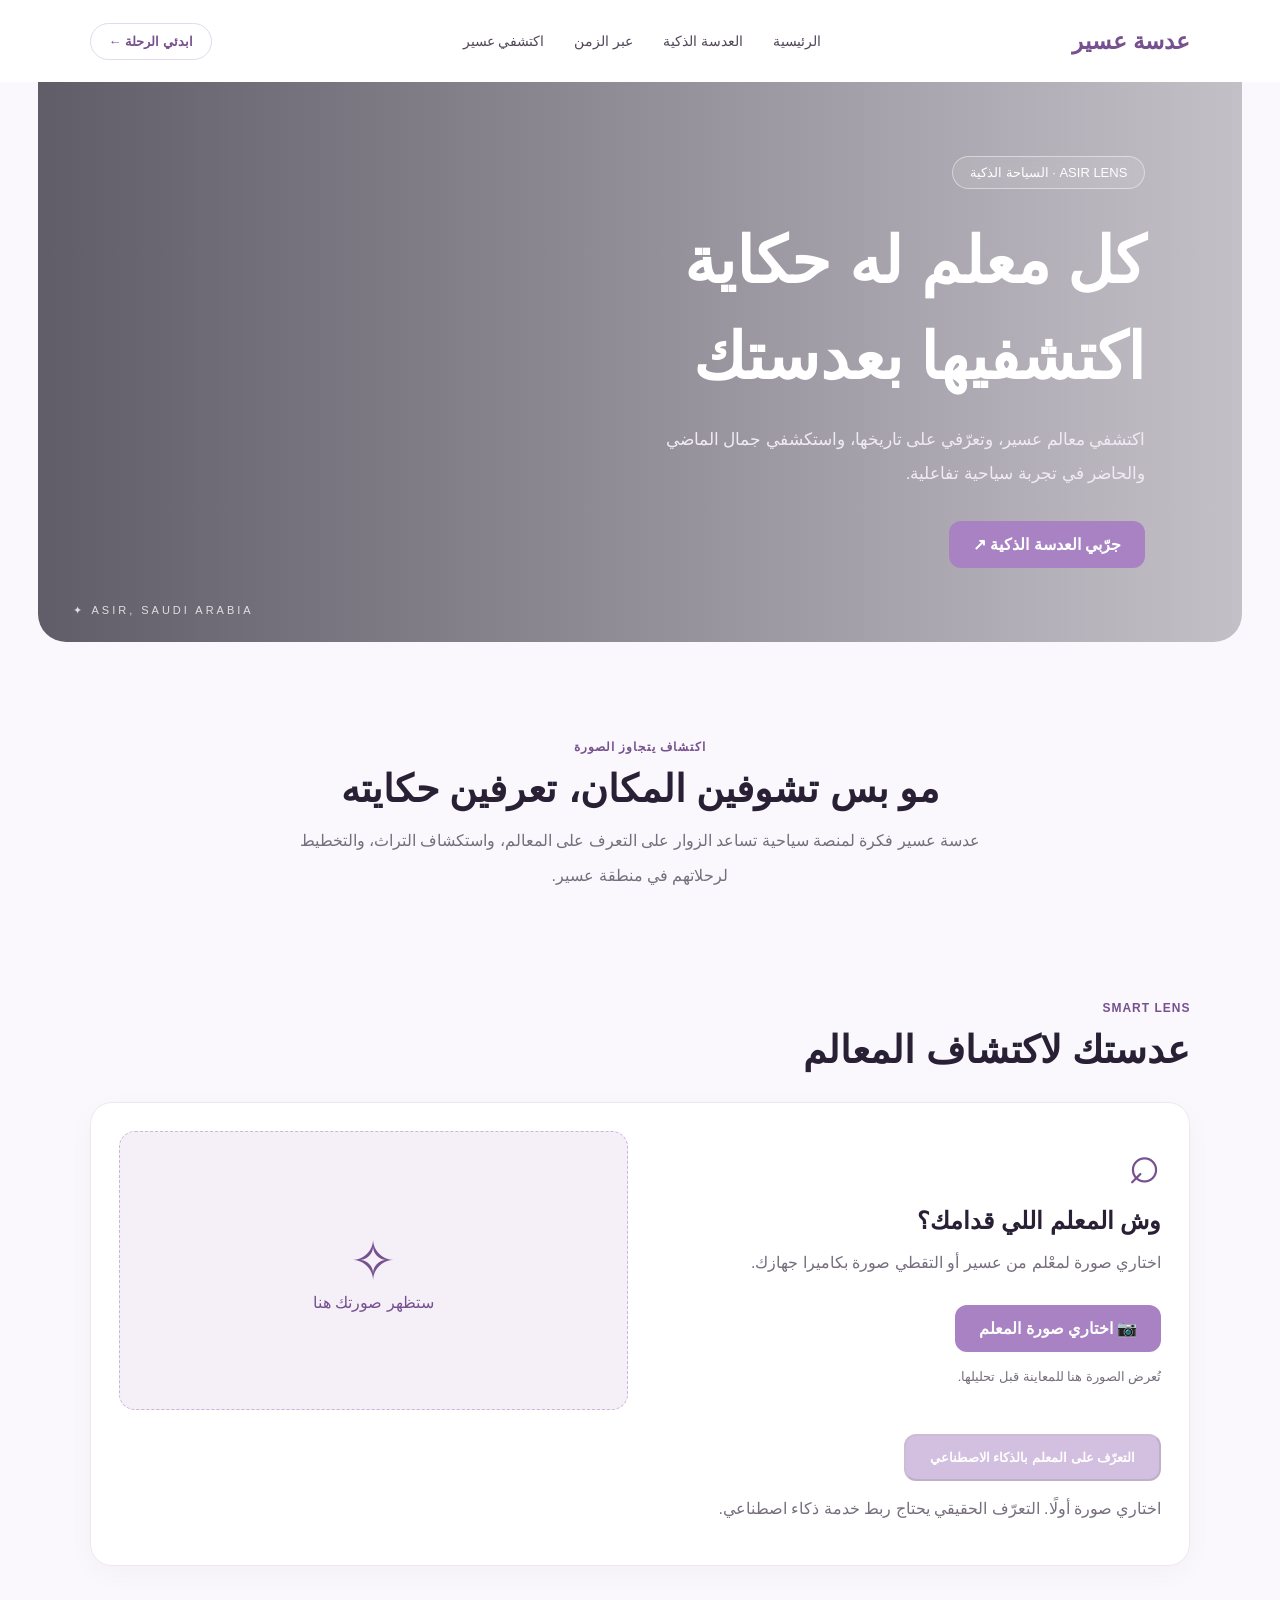
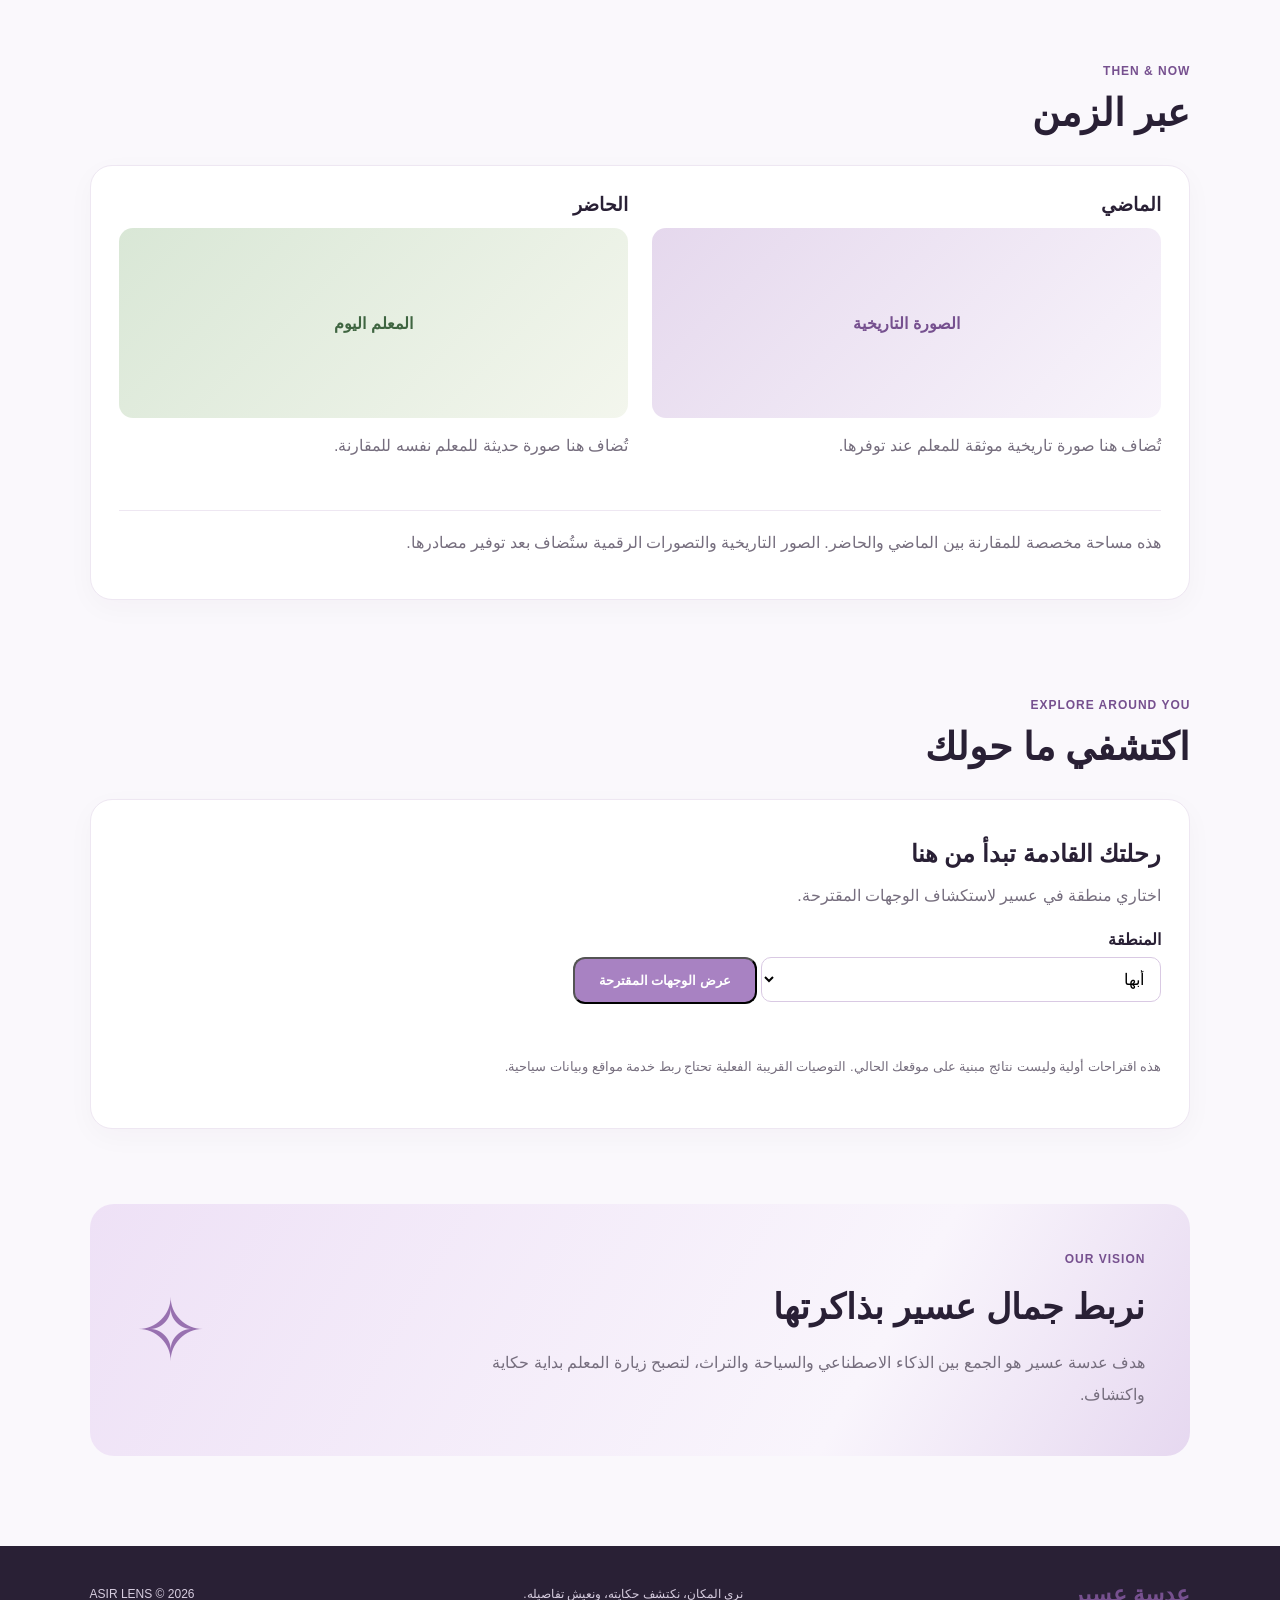
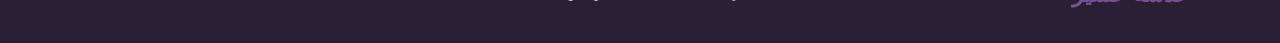
==== index.html @ f3df3082 "Update index.html" ====
<!DOCTYPE html>
<html lang="ar" dir="rtl">
<head>
  <meta charset="UTF-8">
  <meta name="viewport" content="width=device-width, initial-scale=1">
  <title>عدسة عسير | ASIR LENS</title>
  <link rel="stylesheet" href="style.css">
</head>
<body>

<header class="navbar">
  <a class="logo" href="#home">عدسة عسير</a>
  <nav>
    <a href="#home">الرئيسية</a>
    <a href="#lens">العدسة الذكية</a>
    <a href="#past">عبر الزمن</a>
    <a href="#nearby">اكتشفي عسير</a>
  </nav>
  <a class="nav-button" href="#lens">ابدئي الرحلة ←</a>
</header>

<section class="hero" id="home">
  <div class="hero-content">
    <span class="tag">ASIR LENS · السياحة الذكية</span>
    <h1>كل معلم له حكاية<br>اكتشفيها بعدستك</h1>
    <p>اكتشفي معالم عسير، وتعرّفي على تاريخها، واستكشفي جمال الماضي والحاضر في تجربة سياحية تفاعلية.</p>
    <a class="main-button" href="#lens">جرّبي العدسة الذكية ↗</a>
  </div>
  <div class="hero-label">ASIR, SAUDI ARABIA ✦</div>
</section>

<section class="intro">
  <span class="eyebrow">اكتشاف يتجاوز الصورة</span>
  <h2>مو بس تشوفين المكان، تعرفين حكايته</h2>
  <p>عدسة عسير فكرة لمنصة سياحية تساعد الزوار على التعرف على المعالم، واستكشاف التراث، والتخطيط لرحلاتهم في منطقة عسير.</p>
</section>

<section class="tool-section" id="lens">
  <div class="section-heading">
    <div>
      <span class="eyebrow">SMART LENS</span>
      <h2>عدستك لاكتشاف المعالم</h2>
    </div>
  </div>

  <div class="upload-panel">
    <div class="upload-content">
      <span class="lens-symbol">⌕</span>
      <h3>وش المعلم اللي قدامك؟</h3>
      <p>اختاري صورة لمعْلم من عسير أو التقطي صورة بكاميرا جهازك.</p>

      <label class="main-button upload-button" for="placeImage">
        📷 اختاري صورة المعلم
      </label>
      <input id="placeImage" type="file" accept="image/*" capture="environment" hidden>

      <p class="small-note">تُعرض الصورة هنا للمعاينة قبل تحليلها.</p>
    </div>

    <div class="preview-area">
      <img id="imagePreview" alt="معاينة صورة المعلم" hidden>
      <div id="emptyPreview">
        <span>✧</span>
        <p>ستظهر صورتك هنا</p>
      </div>
    </div>

    <div class="analysis-area">
      <button class="main-button" id="analyzeButton" disabled>
        التعرّف على المعلم بالذكاء الاصطناعي
      </button>
      <p id="analysisStatus" role="status" aria-live="polite">
        اختاري صورة أولًا. التعرّف الحقيقي يحتاج ربط خدمة ذكاء اصطناعي.
      </p>
    </div>
  </div>
</section>

<section class="tool-section" id="past">
  <div class="section-heading">
    <div>
      <span class="eyebrow">THEN & NOW</span>
      <h2>عبر الزمن</h2>
    </div>
  </div>

  <div class="history-panel">
    <div>
      <h3>الماضي</h3>
      <div class="history-placeholder">الصورة التاريخية</div>
      <p>تُضاف هنا صورة تاريخية موثقة للمعلم عند توفرها.</p>
    </div>
    <div>
      <h3>الحاضر</h3>
      <div class="history-placeholder current">المعلم اليوم</div>
      <p>تُضاف هنا صورة حديثة للمعلم نفسه للمقارنة.</p>
    </div>
    <p class="full-note">
      هذه مساحة مخصصة للمقارنة بين الماضي والحاضر.
      الصور التاريخية والتصورات الرقمية ستُضاف بعد توفير مصادرها.
    </p>
  </div>
</section>

<section class="tool-section" id="nearby">
  <div class="section-heading">
    <div>
      <span class="eyebrow">EXPLORE AROUND YOU</span>
      <h2>اكتشفي ما حولك</h2>
    </div>
  </div>

  <div class="nearby-panel">
    <h3>رحلتك القادمة تبدأ من هنا</h3>
    <p>اختاري منطقة في عسير لاستكشاف الوجهات المقترحة.</p>
    <label for="region">المنطقة</label>
    <select id="region">
      <option value="abha">أبها</option>
      <option value="rijal">رجال ألمع</option>
      <option value="soudah">السودة</option>
    </select>
    <button class="main-button" id="exploreButton">عرض الوجهات المقترحة</button>
    <div id="nearbyResults" aria-live="polite"></div>
    <p class="small-note">
      هذه اقتراحات أولية وليست نتائج مبنية على موقعك الحالي.
      التوصيات القريبة الفعلية تحتاج ربط خدمة مواقع وبيانات سياحية.
    </p>
  </div>
</section>

<section class="smart-banner" id="idea">
  <div>
    <span class="eyebrow">OUR VISION</span>
    <h2>نربط جمال عسير بذاكرتها</h2>
    <p>هدف عدسة عسير هو الجمع بين الذكاء الاصطناعي والسياحة والتراث، لتصبح زيارة المعلم بداية حكاية واكتشاف.</p>
  </div>
  <span class="lens-icon">✧</span>
</section>

<footer>
  <a class="logo" href="#home">عدسة عسير</a>
  <p>نرى المكان، نكتشف حكايته، ونعيش تفاصيله.</p>
  <span>ASIR LENS © 2026</span>
</footer>

<script>
const imageInput = document.getElementById("placeImage");
const imagePreview = document.getElementById("imagePreview");
const emptyPreview = document.getElementById("emptyPreview");
const analyzeButton = document.getElementById("analyzeButton");
const analysisStatus = document.getElementById("analysisStatus");

let previewUrl = null;

imageInput.addEventListener("change", () => {
  const file = imageInput.files[0];

  if (previewUrl) {
    URL.revokeObjectURL(previewUrl);
    previewUrl = null;
  }

  if (!file) return;

  if (!file.type.startsWith("image/")) {
    analysisStatus.textContent = "اختاري ملف صورة صالحًا.";
    imageInput.value = "";
    return;
  }

  previewUrl = URL.createObjectURL(file);
  imagePreview.src = previewUrl;
  imagePreview.hidden = false;
  emptyPreview.hidden = true;
  analyzeButton.disabled = false;

  analysisStatus.textContent =
    "تم اختيار الصورة. المعاينة جاهزة؛ لم يتم التعرف على المعلم بعد.";
});

analyzeButton.addEventListener("click", () => {
  analysisStatus.textContent =
    "خدمة التعرف بالذكاء الاصطناعي لم تُربط بعد. الخطوة التالية هي توصيل خدمة تحليل الصور حتى تظهر نتيجة حقيقية.";
});

const destinations = {
  abha: [
    ["قرية المفتاحة", "وجهة فنية وثقافية في أبها"],
    ["قصر شدا", "معلم تراثي في مدينة أبها"]
  ],
  rijal: [
    ["قرية رجال ألمع", "قرية تراثية تشتهر بعمارتها الحجرية"],
    ["متحف رجال ألمع", "وجهة للتعرف على تراث المنطقة"]
  ],
  soudah: [
    ["السودة", "منطقة جبلية ذات طبيعة مرتفعة"],
    ["مرتفعات عسير", "مناظر طبيعية وتجارب في الهواء الطلق"]
  ]
};

document.getElementById("exploreButton").addEventListener("click", () => {
  const region = document.getElementById("region").value;
  const results = document.getElementById("nearbyResults");
  results.replaceChildren();

  destinations[region].forEach(([name, description]) => {
    const card = document.createElement("article");
    card.className = "suggestion-card";

    const title = document.createElement("h4");
    title.textContent = name;

    const detail = document.createElement("p");
    detail.textContent = description;

    card.append(title, detail);
    results.append(card);
  });
});
</script>

</body>
</html>
---- style.css ----
:root {
--purple: #76508f;
--dark: #292035;
--light: #faf8fc;
--muted: #766e7e;
}

* {
box-sizing: border-box;
margin: 0;
padding: 0;
}

html {
scroll-behavior: smooth;
}

body {
font-family: 'Cairo', Arial, sans-serif;
background: var(--light);
color: var(--dark);
}

a {
text-decoration: none;
color: inherit;
}

.navbar {
height: 82px;
padding: 0 7%;
display: flex;
align-items: center;
justify-content: space-between;
gap: 24px;
background: white;
}

.logo {
font-size: 23px;
font-weight: 900;
color: var(--purple);
white-space: nowrap;
}

nav {
display: flex;
align-items: center;
gap: 30px;
}

nav a {
font-size: 14px;
color: #51485a;
transition: color .2s;
}

nav a:hover {
color: var(--purple);
}

.nav-button {
border: 1px solid #e4d8ec;
border-radius: 30px;
padding: 10px 18px;
color: var(--purple);
font-size: 13px;
font-weight: 700;
white-space: nowrap;
}

.hero {
min-height: 560px;
margin: 0 3%;
border-radius: 0 0 28px 28px;
position: relative;
overflow: hidden;
display: flex;
align-items: center;
background:
linear-gradient(90deg, rgba(24,19,34,.68), rgba(36,24,44,.25)),
url('https://images.unsplash.com/photo-1464822759023-fed622ff2c3b?auto=format&fit=crop&w=2000&q=90') center 48% / cover;
color: white;
}

.hero-content {
max-width: 700px;
padding: 65px 8%;
}

.tag {
display: inline-block;
border: 1px solid #ffffff75;
background: #ffffff18;
backdrop-filter: blur(8px);
border-radius: 30px;
padding: 8px 17px;
font-size: 13px;
margin-bottom: 24px;
}

.hero h1 {
font-size: clamp(38px, 5vw, 65px);
line-height: 1.5;
font-weight: 900;
margin-bottom: 18px;
}

.hero-content p {
max-width: 550px;
font-size: 17px;
line-height: 2;
color: #f1eaf5;
margin-bottom: 30px;
}

.main-button {
display: inline-block;
background: #a882c2;
color: white;
border-radius: 12px;
padding: 14px 24px;
font-weight: 700;
transition: background .2s, transform .2s;
}

.main-button:hover {
background: #8b62a8;
transform: translateY(-2px);
}

.hero-label {
position: absolute;
bottom: 25px;
left: 35px;
font-size: 11px;
letter-spacing: 3px;
color: #ffffffc9;
}

.hero-label span {
color: #d7b5ee;
margin-left: 10px;
}

.intro {
text-align: center;
max-width: 760px;
margin: 95px auto 85px;
padding: 0 24px;
}

.eyebrow {
color: var(--purple);
font-size: 12px;
font-weight: 800;
letter-spacing: 1px;
}

.intro h2,
.section-heading h2 {
font-size: clamp(28px, 3vw, 38px);
font-weight: 900;
margin: 12px 0;
}

.intro p {
color: var(--muted);
line-height: 2.2;
font-size: 16px;
}

.destinations {
padding: 0 7% 90px;
}

.section-heading {
display: flex;
align-items: end;
justify-content: space-between;
gap: 20px;
margin-bottom: 30px;
}

.section-heading h2 {
margin-bottom: 0;
}

.small-note {
color: var(--muted);
font-size: 13px;
padding-bottom: 8px;
}

.cards {
display: grid;
grid-template-columns: repeat(3, minmax(0, 1fr));
gap: 24px;
}

.place-card {
background: white;
border: 1px solid #eee7f2;
border-radius: 20px;
overflow: hidden;
box-shadow: 0 8px 28px #35204408;
transition: transform .25s, box-shadow .25s;
}

.place-card:hover {
transform: translateY(-6px);
box-shadow: 0 16px 36px #35204415;
}

.place-card img {
display: block;
width: 100%;
height: 225px;
object-fit: cover;
}

.card-info {
padding: 22px;
}

.place-type {
color: var(--purple);
font-size: 12px;
font-weight: 700;
}

.card-info h3 {
font-size: 22px;
margin: 8px 0;
}

.card-info p {
color: var(--muted);
font-size: 14px;
line-height: 2;
min-height: 56px;
}

.card-info a {
display: inline-block;
color: var(--purple);
font-weight: 800;
font-size: 13px;
margin-top: 16px;
}

.smart-banner {
margin: 0 7% 90px;
padding: 45px;
border-radius: 24px;
background: linear-gradient(120deg, #eee1f6, #f9f5fc 70%, #e6d8f0);
display: flex;
align-items: center;
justify-content: space-between;
gap: 30px;
}

.smart-banner div {
max-width: 700px;
}

.smart-banner h2 {
font-size: clamp(24px, 3vw, 35px);
line-height: 1.7;
margin: 10px 0;
}

.smart-banner p {
color: var(--muted);
line-height: 2;
}

.lens-icon {
font-size: 85px;
color: #9871b0;
}

footer {
padding: 35px 7%;
background: #292035;
color: white;
display: flex;
justify-content: space-between;
align-items: center;
flex-wrap: wrap;
gap: 18px;
}

footer p,
footer > span {
font-size: 12px;
color: #d6ccdf;
}

@media (max-width: 800px) {
.navbar {
height: auto;
padding: 20px 5%;
flex-wrap: wrap;
}

nav {
order: 3;
width: 100%;
justify-content: center;
gap: 20px;
flex-wrap: wrap;
}

.hero {
min-height: 480px;
margin: 0 12px;
}

.hero-content {
padding: 45px 7%;
}

.hero-content p {
font-size: 15px;
}

.cards {
grid-template-columns: 1fr;
}

.section-heading {
align-items: start;
flex-direction: column;
}

.destinations {
padding-left: 5%;
padding-right: 5%;
}

.smart-banner {
margin: 0 5% 60px;
padding: 28px;
}

.lens-icon {
display: none;
}
}

@media (max-width: 420px) {
.nav-button {
font-size: 11px;
padding: 9px 12px;
}

nav {
gap: 13px;
}

nav a {
font-size: 12px;
}

.hero h1 {
font-size: 36px;
}

.hero-label {
left: 15px;
font-size: 9px;
}
}

.tool-section {
  padding: 20px 7% 75px;
}

.upload-panel,
.history-panel,
.nearby-panel {
  background: white;
  border: 1px solid #eee7f2;
  border-radius: 22px;
  padding: 28px;
  box-shadow: 0 8px 28px #35204408;
}

.upload-panel {
  display: grid;
  grid-template-columns: 1fr 1fr;
  gap: 24px;
}

.upload-content h3,
.nearby-panel h3 {
  margin: 12px 0;
  font-size: 24px;
}

.upload-content p,
.analysis-area p,
.history-panel p,
.nearby-panel p {
  color: var(--muted);
  line-height: 2;
  margin: 12px 0;
}

.lens-symbol {
  font-size: 55px;
  color: var(--purple);
}

.upload-button {
  margin-top: 14px;
  cursor: pointer;
}

.preview-area {
  min-height: 240px;
  background: #f5f0f8;
  border: 1px dashed #cbb6d9;
  border-radius: 16px;
  display: grid;
  place-items: center;
  overflow: hidden;
}

#imagePreview {
  width: 100%;
  height: 100%;
  min-height: 240px;
  max-height: 380px;
  object-fit: contain;
}

#emptyPreview {
  text-align: center;
  color: var(--purple);
}

#emptyPreview span {
  font-size: 55px;
}

.analysis-area {
  grid-column: 1 / -1;
}

button:disabled {
  opacity: .5;
  cursor: not-allowed;
}

.history-panel {
  display: grid;
  grid-template-columns: 1fr 1fr;
  gap: 24px;
}

.history-panel h3 {
  margin-bottom: 12px;
}

.history-placeholder {
  min-height: 190px;
  background: linear-gradient(135deg, #e5d8ed, #f8f4fb);
  border-radius: 14px;
  display: grid;
  place-items: center;
  color: var(--purple);
  font-weight: 800;
}

.history-placeholder.current {
  background: linear-gradient(135deg, #d9e7d6, #f3f6ed);
  color: #3f6541;
}

.full-note {
  grid-column: 1 / -1;
  border-top: 1px solid #eee7f2;
  padding-top: 16px;
}

.nearby-panel label {
  display: block;
  margin: 18px 0 8px;
  font-weight: 700;
}

.nearby-panel select {
  width: 100%;
  max-width: 400px;
  padding: 12px;
  border: 1px solid #d9c9e3;
  border-radius: 10px;
  font: inherit;
  background: white;
  margin-bottom: 18px;
}

#nearbyResults {
  display: grid;
  grid-template-columns: repeat(2, minmax(0, 1fr));
  gap: 14px;
  margin-top: 22px;
}

.suggestion-card {
  padding: 18px;
  border-radius: 14px;
  background: #f8f4fb;
  border: 1px solid #eee7f2;
}

.suggestion-card h4 {
  color: var(--purple);
  font-size: 17px;
}

.suggestion-card p {
  font-size: 14px;
}

@media (max-width: 700px) {
  .upload-panel,
  .history-panel {
    grid-template-columns: 1fr;
  }

  .tool-section {
    padding-left: 5%;
    padding-right: 5%;
  }

  .analysis-area,
  .full-note {
    grid-column: auto;
  }

  #nearbyResults {
    grid-template-columns: 1fr;
  }
}
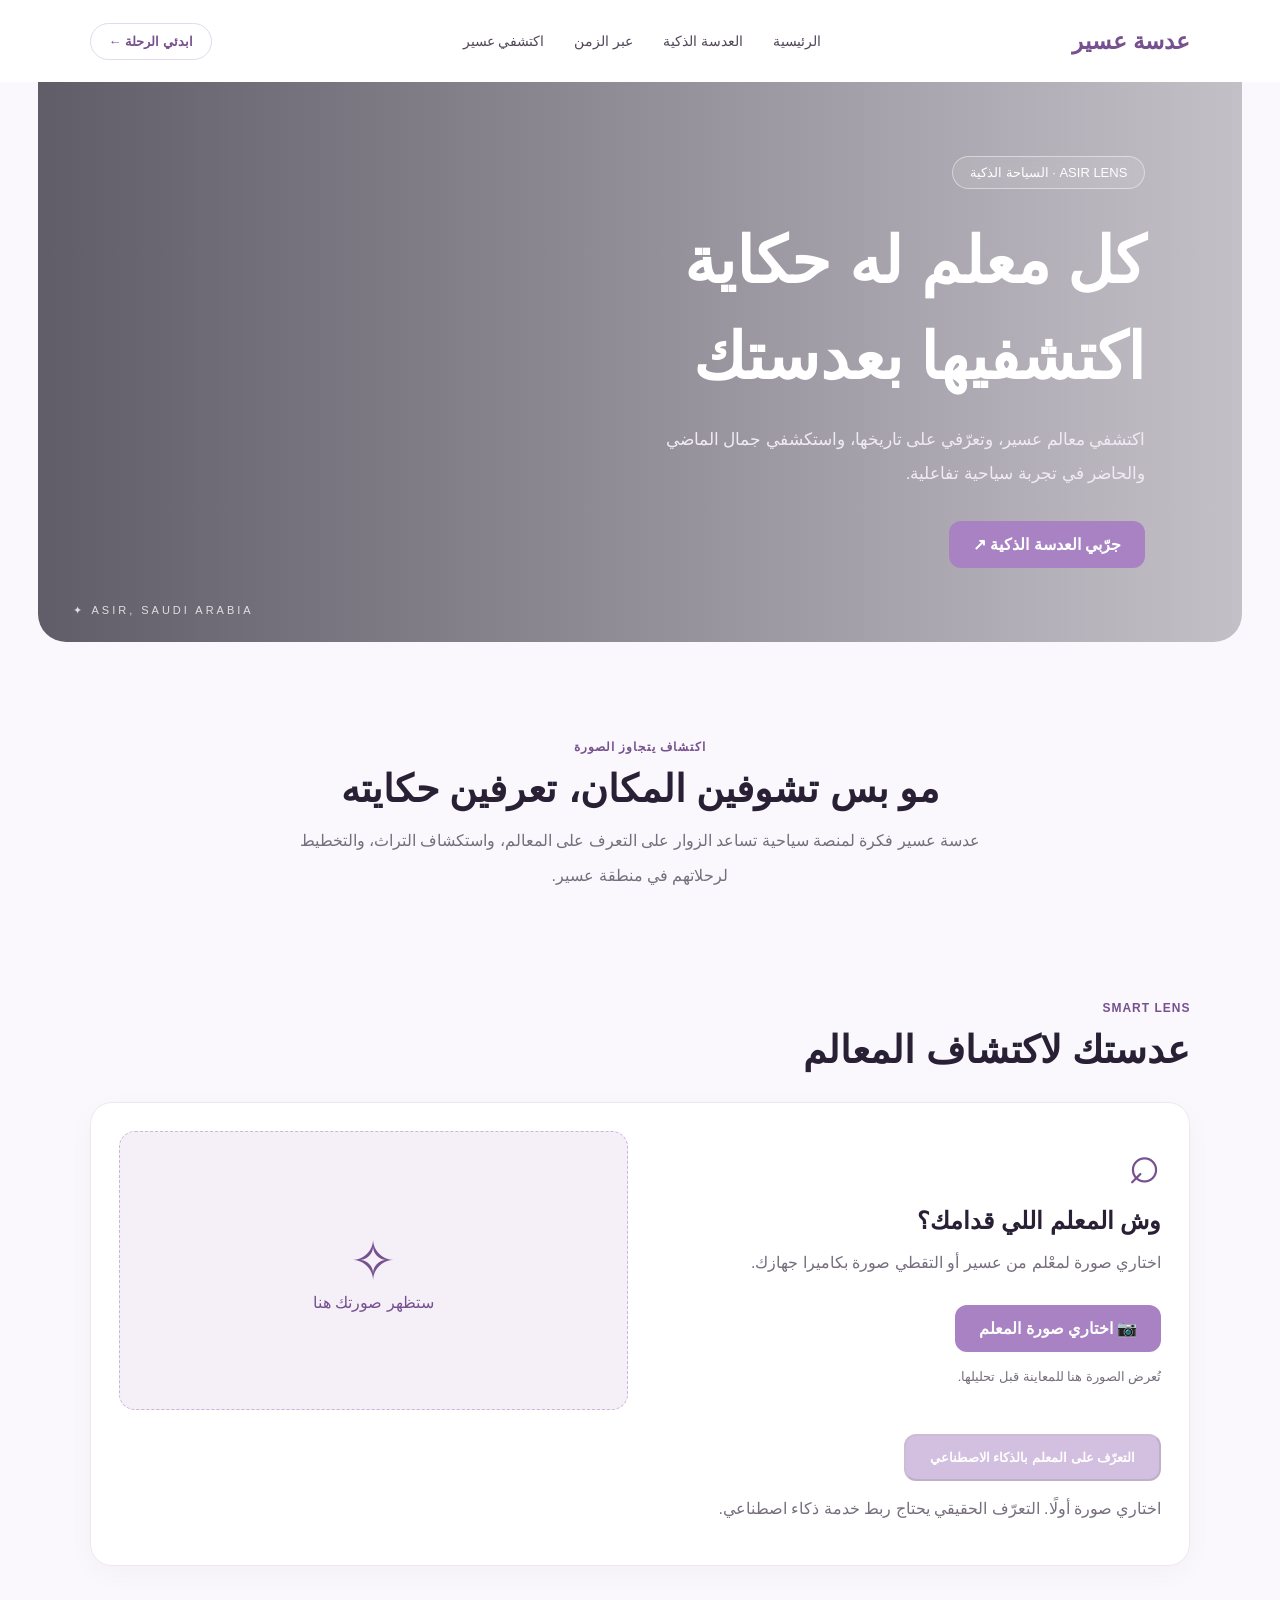
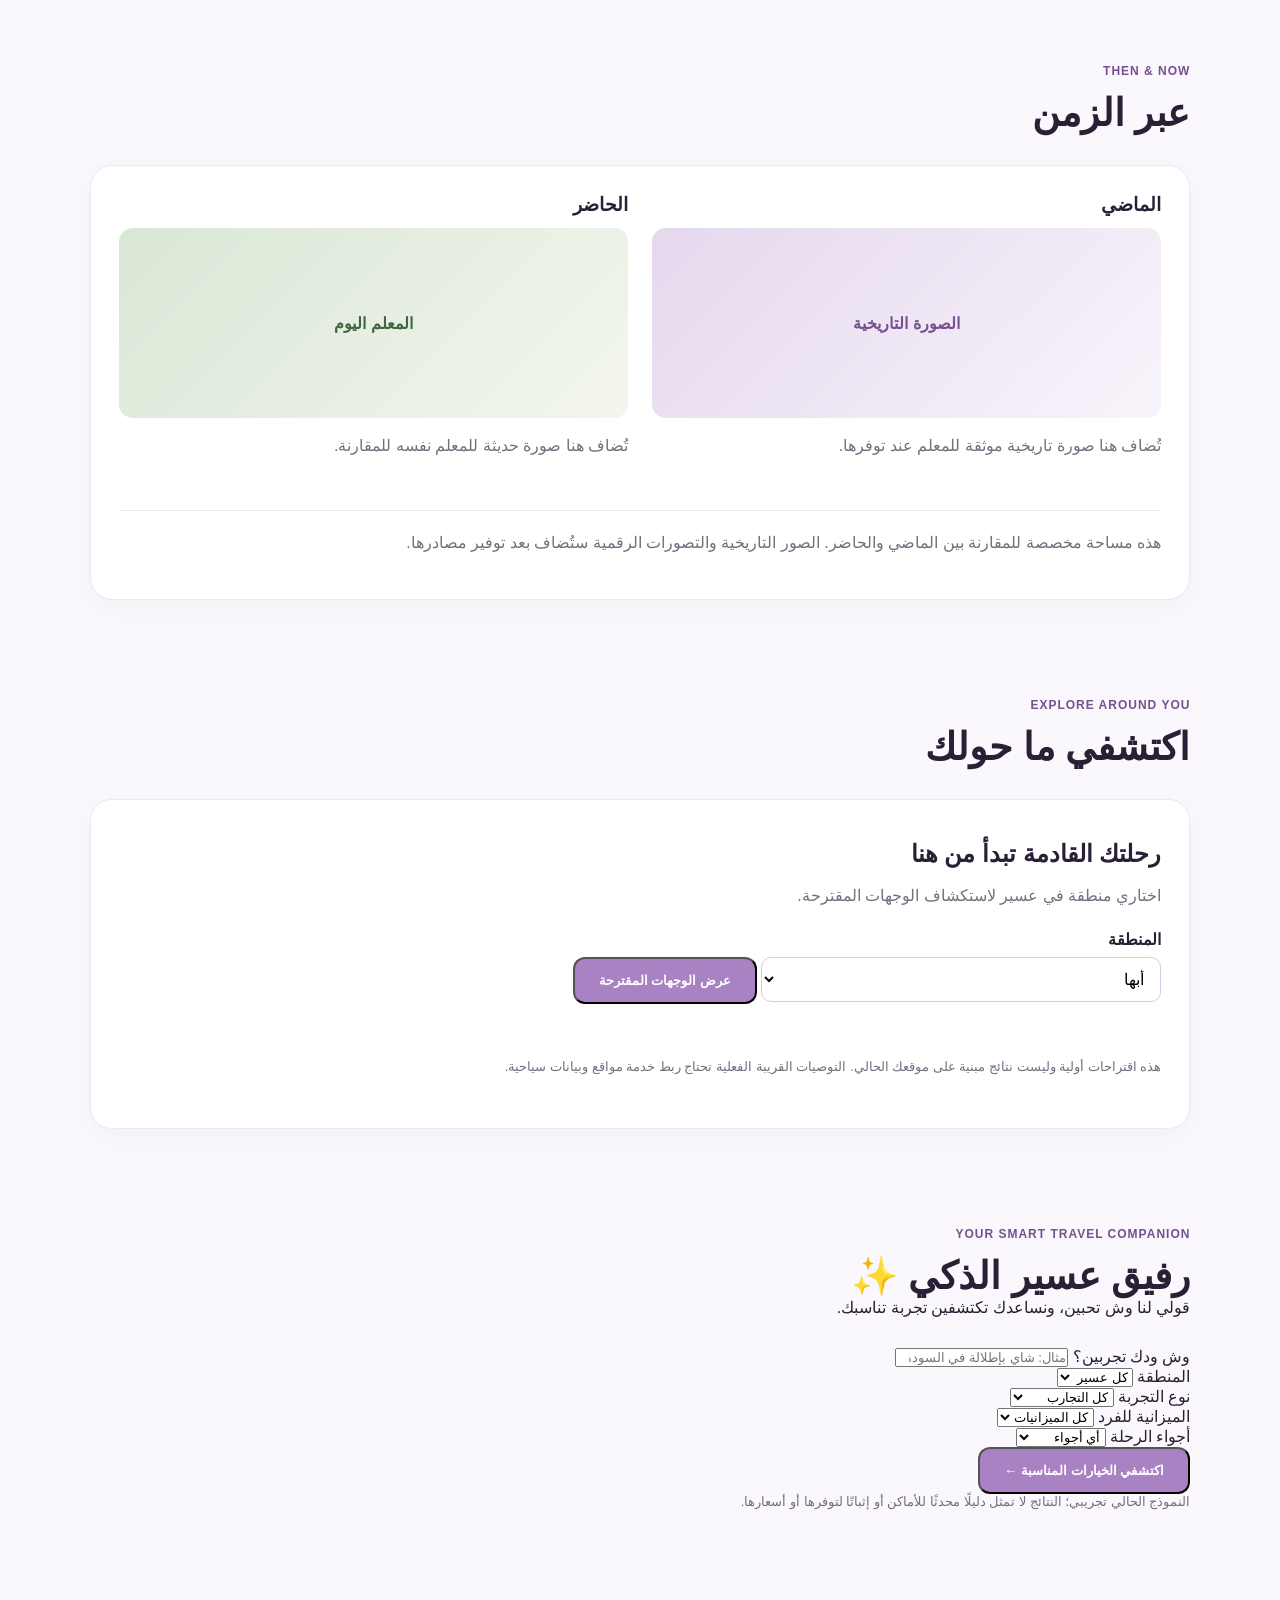
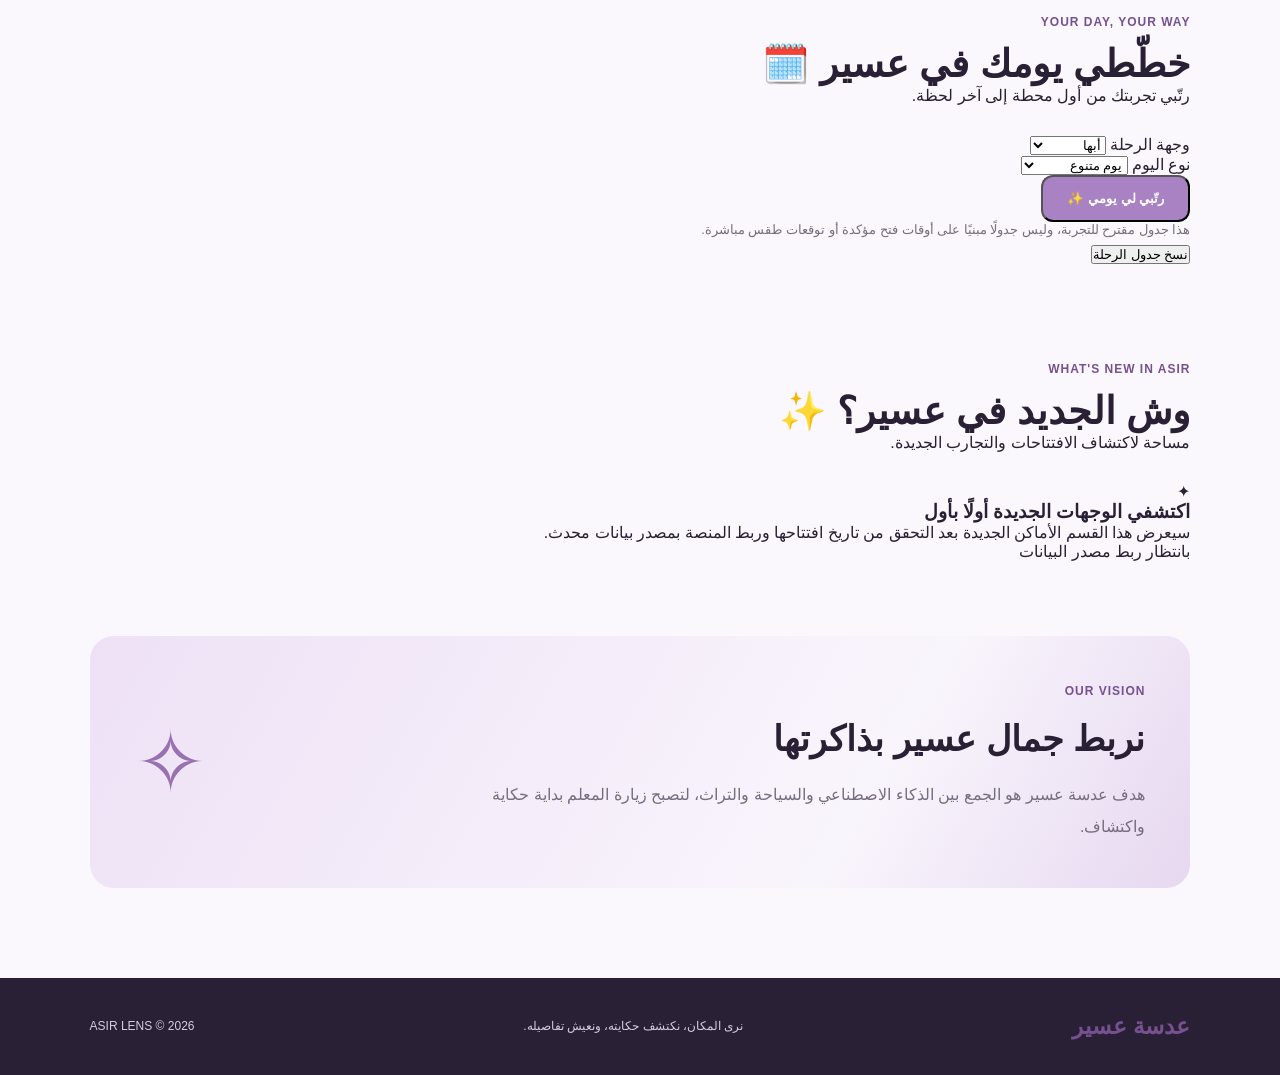
==== commit 6f922753: "Update index.html" ====
--- a/index.html
+++ b/index.html
@@ -129,6 +129,144 @@
   </div>
 </section>
 
+<section class="tool-section" id="companion">
+  <div class="section-heading">
+    <div>
+      <span class="eyebrow">YOUR SMART TRAVEL COMPANION</span>
+      <h2>رفيق عسير الذكي ✨</h2>
+      <p>قولي لنا وش تحبين، ونساعدك تكتشفين تجربة تناسبك.</p>
+    </div>
+  </div>
+
+  <div class="companion-panel">
+    <label for="travelSearch">وش ودك تجربين؟</label>
+    <input id="travelSearch" type="search"
+      placeholder="مثال: شاي بإطلالة في السودة، مطعم إيطالي في أبها">
+
+    <div class="filter-grid">
+      <div>
+        <label for="travelArea">المنطقة</label>
+        <select id="travelArea">
+          <option value="all">كل عسير</option>
+          <option value="abha">أبها</option>
+          <option value="soudah">السودة</option>
+          <option value="rijal">رجال ألمع</option>
+        </select>
+      </div>
+
+      <div>
+        <label for="travelType">نوع التجربة</label>
+        <select id="travelType">
+          <option value="all">كل التجارب</option>
+          <option value="tea">شاي ومقاهٍ</option>
+          <option value="italian">مطاعم إيطالية</option>
+          <option value="nature">طبيعة وإطلالات</option>
+          <option value="heritage">تراث وثقافة</option>
+          <option value="family">أماكن عائلية</option>
+        </select>
+      </div>
+
+      <div>
+        <label for="travelBudget">الميزانية للفرد</label>
+        <select id="travelBudget">
+          <option value="all">كل الميزانيات</option>
+          <option value="1">اقتصادية</option>
+          <option value="2">متوسطة</option>
+          <option value="3">مرتفعة</option>
+        </select>
+      </div>
+
+      <div>
+        <label for="travelMood">أجواء الرحلة</label>
+        <select id="travelMood">
+          <option value="all">أي أجواء</option>
+          <option value="morning">صباحية</option>
+          <option value="sunset">وقت الغروب</option>
+          <option value="evening">مسائية</option>
+        </select>
+      </div>
+    </div>
+
+    <button class="main-button" id="searchTravel">
+      اكتشفي الخيارات المناسبة ←
+    </button>
+
+    <p class="small-note">
+      النموذج الحالي تجريبي؛ النتائج لا تمثل دليلًا محدثًا للأماكن
+      أو إثباتًا لتوفرها أو أسعارها.
+    </p>
+
+    <div id="travelResults" aria-live="polite"></div>
+  </div>
+</section>
+
+<section class="tool-section" id="dayPlanner">
+  <div class="section-heading">
+    <div>
+      <span class="eyebrow">YOUR DAY, YOUR WAY</span>
+      <h2>خطّطي يومك في عسير 🗓️</h2>
+      <p>رتّبي تجربتك من أول محطة إلى آخر لحظة.</p>
+    </div>
+  </div>
+
+  <div class="planner-panel">
+    <div class="filter-grid">
+      <div>
+        <label for="planArea">وجهة الرحلة</label>
+        <select id="planArea">
+          <option value="abha">أبها</option>
+          <option value="soudah">السودة</option>
+          <option value="rijal">رجال ألمع</option>
+        </select>
+      </div>
+      <div>
+        <label for="planStyle">نوع اليوم</label>
+        <select id="planStyle">
+          <option value="mixed">يوم متنوع</option>
+          <option value="nature">طبيعة واسترخاء</option>
+          <option value="heritage">تراث وثقافة</option>
+          <option value="family">يوم عائلي</option>
+        </select>
+      </div>
+    </div>
+
+    <button class="main-button" id="buildPlan">
+      رتّبي لي يومي ✨
+    </button>
+
+    <p class="small-note">
+      هذا جدول مقترح للتجربة، وليس جدولًا مبنيًا على أوقات فتح مؤكدة
+      أو توقعات طقس مباشرة.
+    </p>
+
+    <div id="planResults" aria-live="polite"></div>
+    <button class="secondary-button" id="copyPlan">
+      نسخ جدول الرحلة
+    </button>
+    <p id="copyStatus" role="status"></p>
+  </div>
+</section>
+
+<section class="tool-section" id="freshPlaces">
+  <div class="section-heading">
+    <div>
+      <span class="eyebrow">WHAT'S NEW IN ASIR</span>
+      <h2>وش الجديد في عسير؟ ✨</h2>
+      <p>مساحة لاكتشاف الافتتاحات والتجارب الجديدة.</p>
+    </div>
+  </div>
+
+  <div class="fresh-panel">
+    <div class="fresh-icon">✦</div>
+    <h3>اكتشفي الوجهات الجديدة أولًا بأول</h3>
+    <p>
+      سيعرض هذا القسم الأماكن الجديدة بعد التحقق من تاريخ افتتاحها
+      وربط المنصة بمصدر بيانات محدث.
+    </p>
+    <span class="demo-badge">بانتظار ربط مصدر البيانات</span>
+  </div>
+</section>
+
 <section class="smart-banner" id="idea">
   <div>
     <span class="eyebrow">OUR VISION</span>
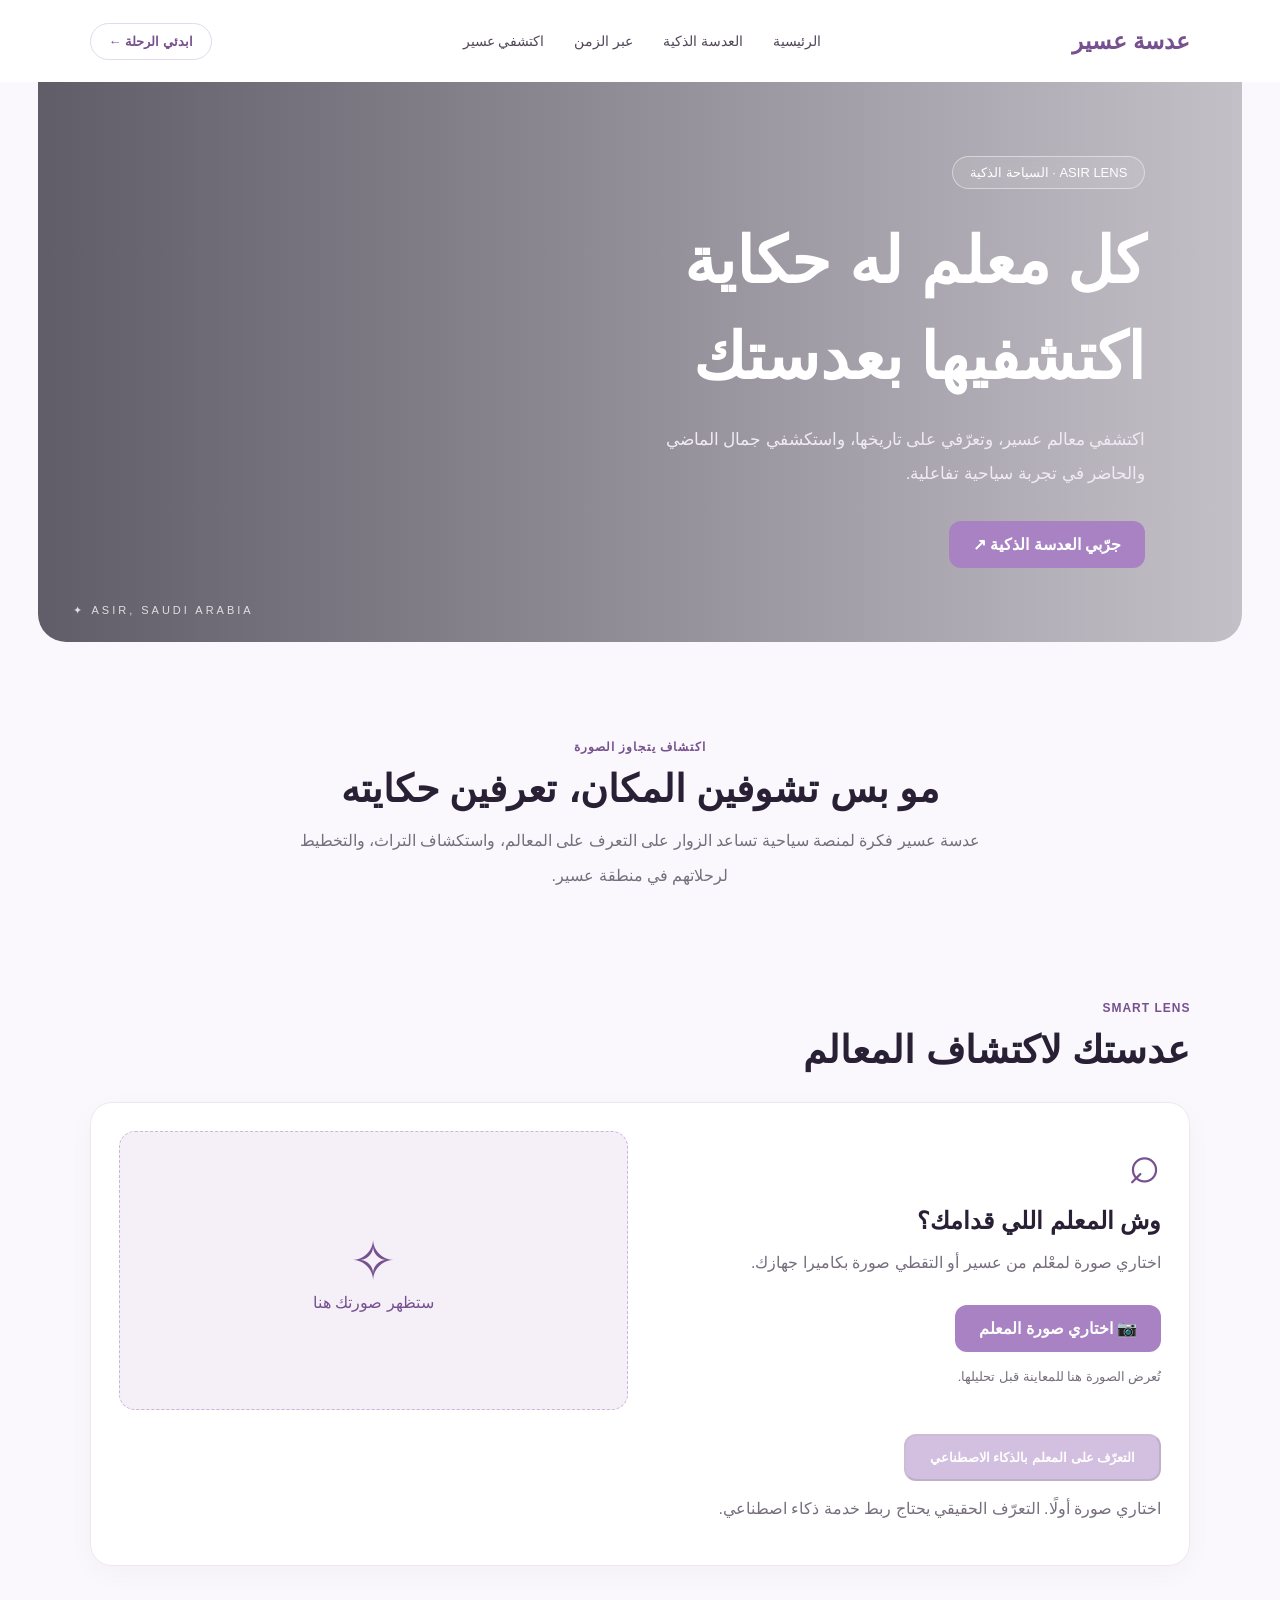
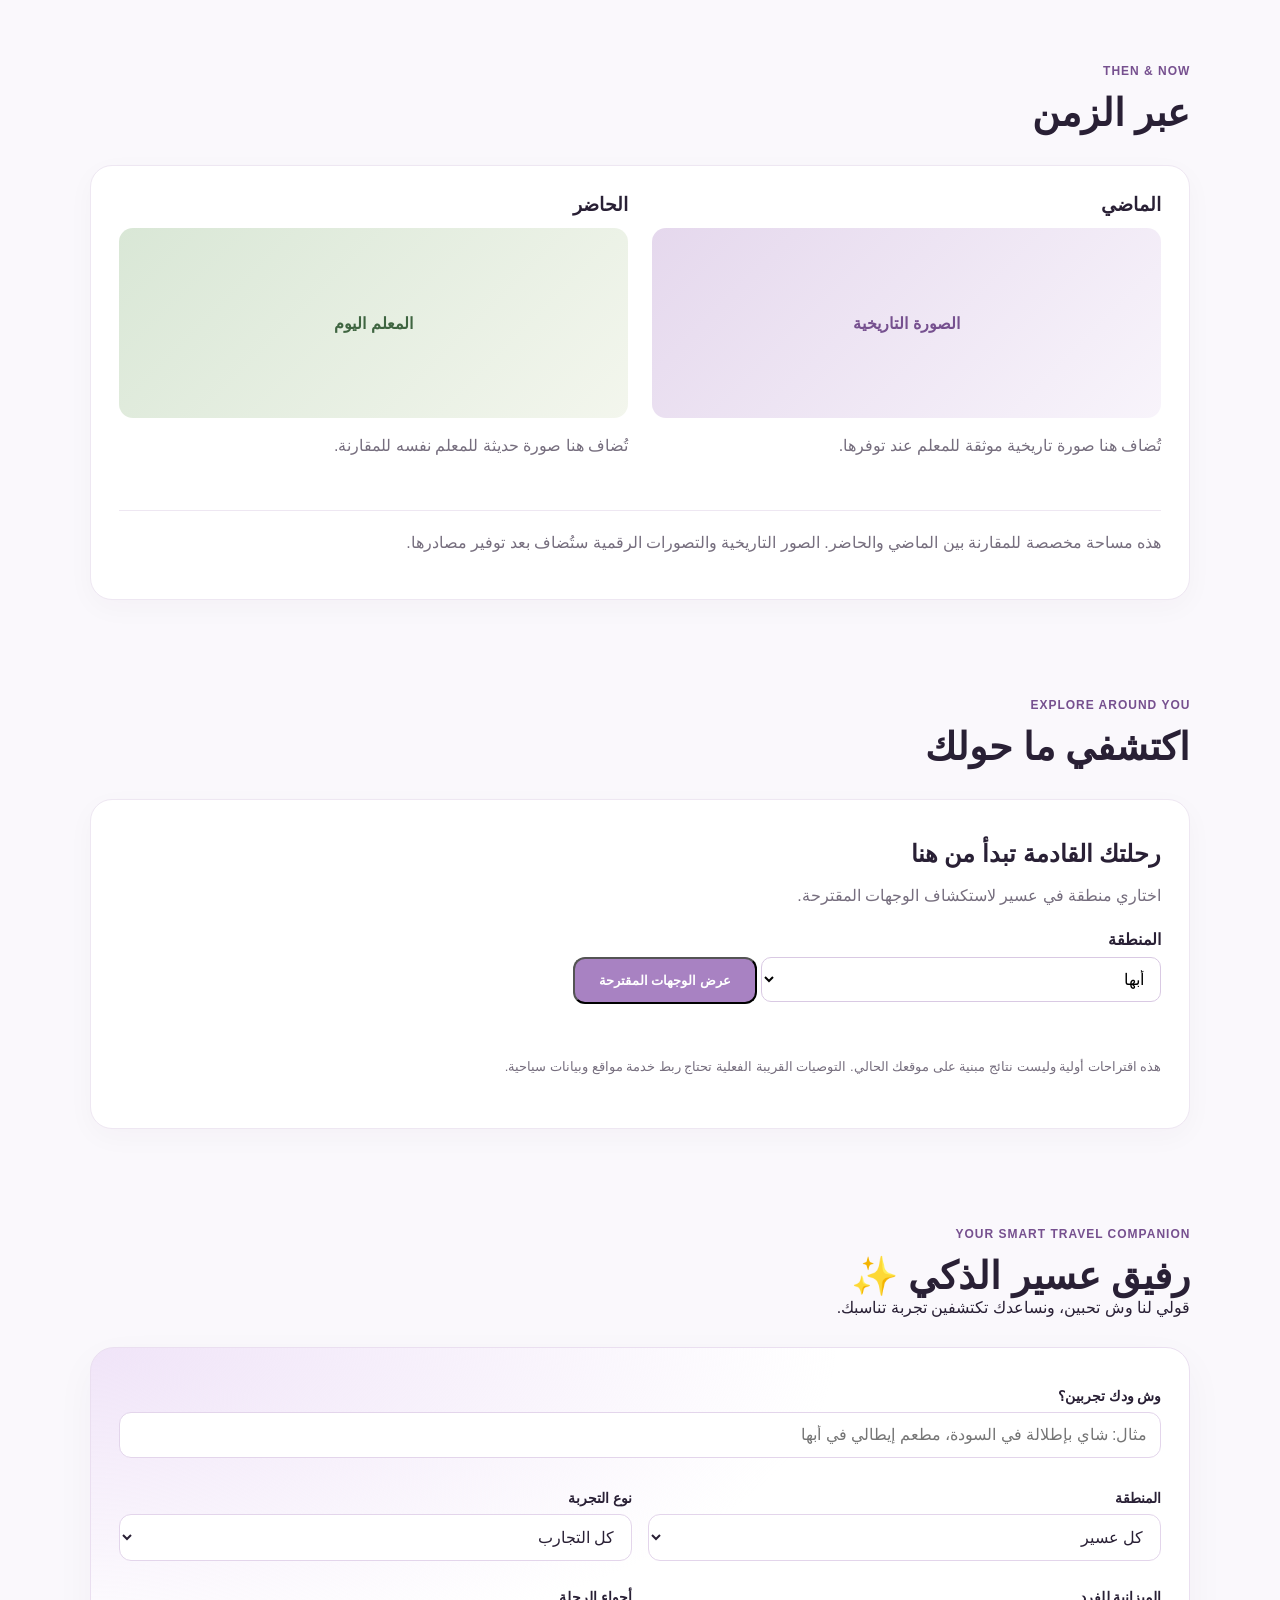
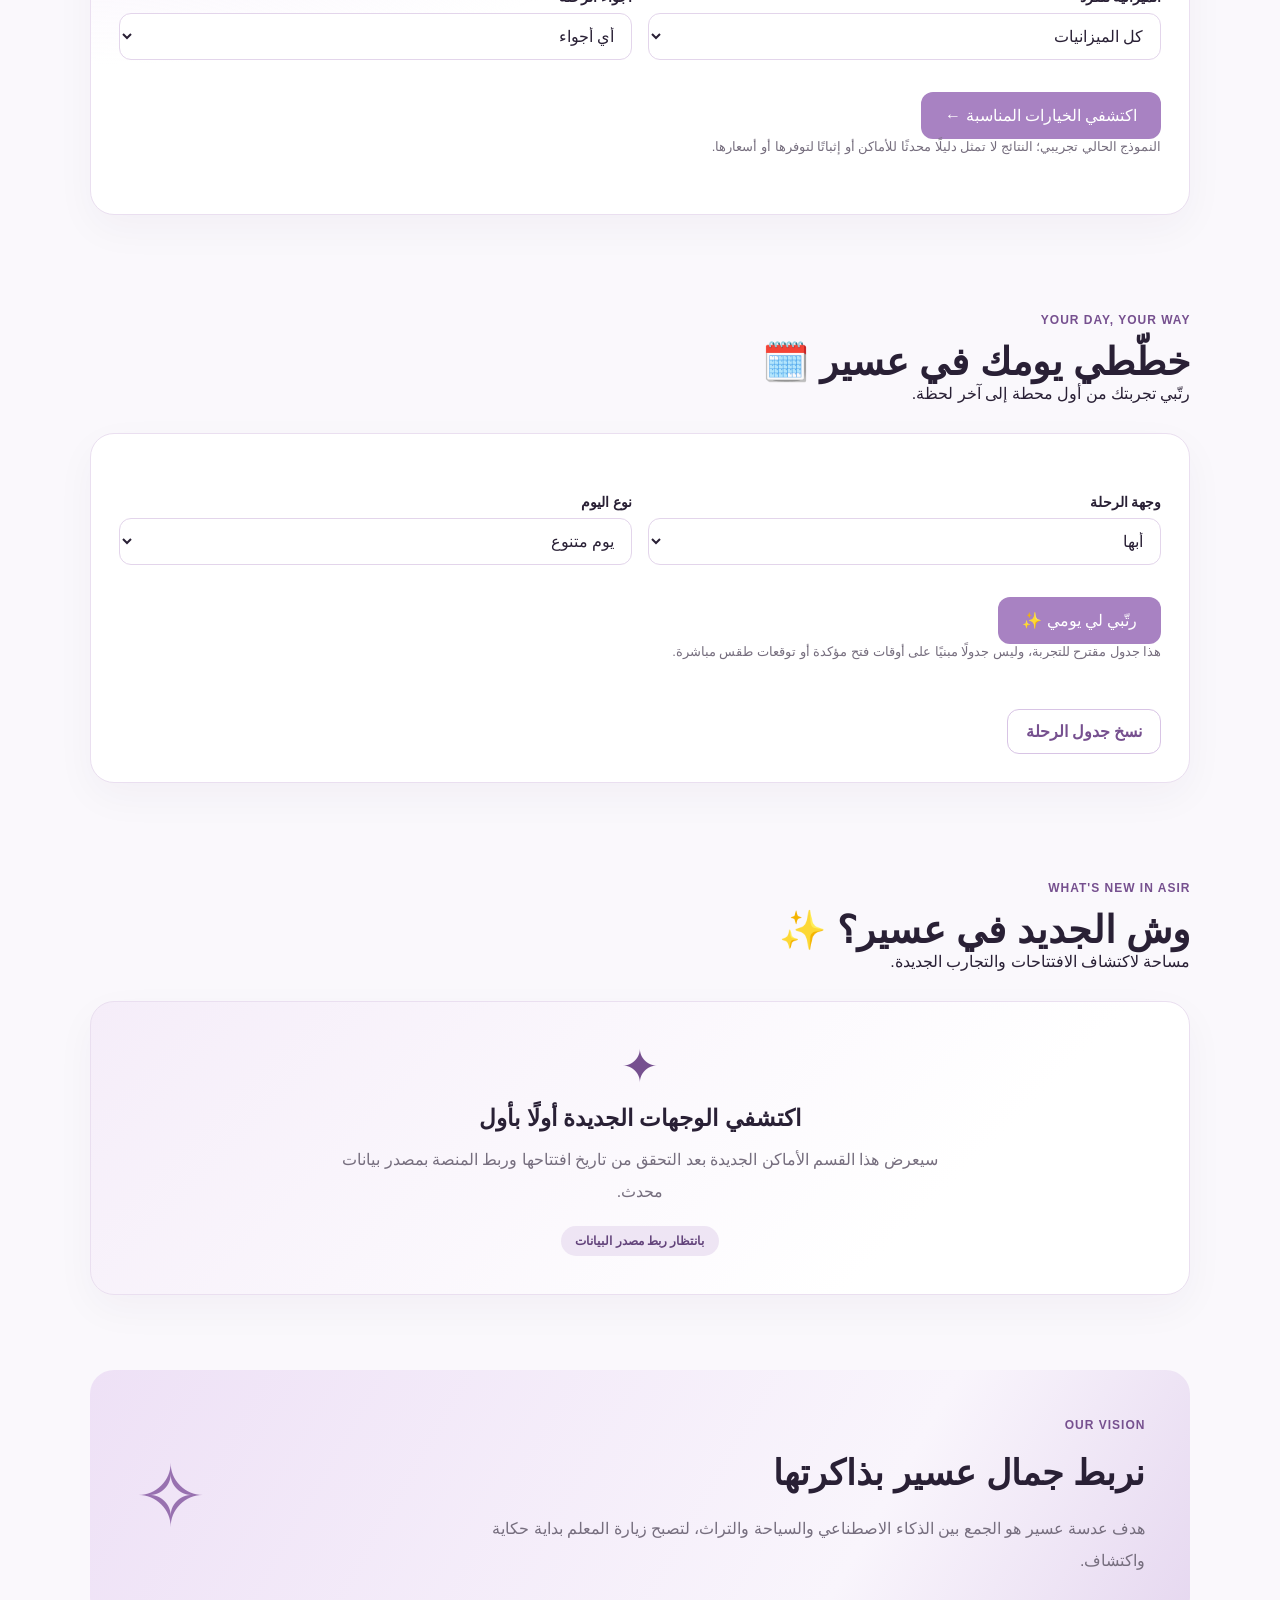
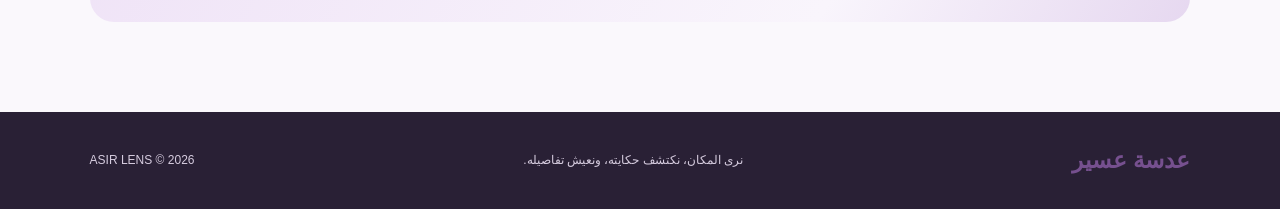
==== commit 269cf514: "Update index.html" ====
--- a/index.html
+++ b/index.html
@@ -356,6 +356,267 @@
     results.append(card);
   });
 });
+  
+const demoExperiences = [
+  {
+    name: "تجربة شاي بإطلالة جبلية",
+    area: "soudah",
+    areaName: "السودة",
+    type: "tea",
+    typeName: "شاي ومقاهٍ",
+    budget: "1",
+    mood: ["morning", "sunset"],
+    description: "مثال تجريبي لتجربة شاي مع إطلالة على الجبال.",
+    bestTime: "الصباح أو الغروب حسب الطقس وساعات المكان",
+    tags: "شاي إطلالة جبال طبيعة"
+  },
+  {
+    name: "تجربة مطعم إيطالي",
+    area: "abha",
+    areaName: "أبها",
+    type: "italian",
+    typeName: "مطاعم إيطالية",
+    budget: "2",
+    mood: ["evening"],
+    description: "مثال تجريبي لوجبة إيطالية ضمن رحلة في أبها.",
+    bestTime: "المساء، بعد التأكد من ساعات العمل",
+    tags: "إيطالي بيتزا باستا مطعم"
+  },
+  {
+    name: "جولة بين المرتفعات",
+    area: "soudah",
+    areaName: "السودة",
+    type: "nature",
+    typeName: "طبيعة وإطلالات",
+    budget: "1",
+    mood: ["morning", "sunset"],
+    description: "مثال لمسار طبيعي مع وقت للتصوير والاستمتاع بالمناظر.",
+    bestTime: "الصباح أو قبل الغروب مع مراعاة الطقس",
+    tags: "جبال مشي طبيعة تصوير"
+  },
+  {
+    name: "جولة في قرية رجال ألمع التراثية",
+    area: "rijal",
+    areaName: "رجال ألمع",
+    type: "heritage",
+    typeName: "تراث وثقافة",
+    budget: "2",
+    mood: ["morning"],
+    description: "اقتراح تجريبي لاستكشاف العمارة والتراث المحلي.",
+    bestTime: "نهارًا، بعد التحقق من أوقات الزيارة",
+    tags: "تراث تاريخ قرية ثقافة"
+  },
+  {
+    name: "نزهة عائلية في الطبيعة",
+    area: "abha",
+    areaName: "أبها",
+    type: "family",
+    typeName: "أماكن عائلية",
+    budget: "1",
+    mood: ["morning", "sunset"],
+    description: "فكرة تجريبية لنشاط عائلي في الهواء الطلق.",
+    bestTime: "حسب الطقس والموقع المختار",
+    tags: "عائلة أطفال نزهة طبيعة"
+  }
+];
+
+const areaNames = {
+  abha: "أبها",
+  soudah: "السودة",
+  rijal: "رجال ألمع"
+};
+
+function addTextElement(parent, tag, text, className) {
+  const element = document.createElement(tag);
+  element.textContent = text;
+  if (className) element.className = className;
+  parent.appendChild(element);
+  return element;
+}
+
+document.getElementById("searchTravel").addEventListener("click", () => {
+  const query = document.getElementById("travelSearch").value
+    .trim()
+    .toLowerCase();
+
+  const area = document.getElementById("travelArea").value;
+  const type = document.getElementById("travelType").value;
+  const budget = document.getElementById("travelBudget").value;
+  const mood = document.getElementById("travelMood").value;
+  const results = document.getElementById("travelResults");
+
+  results.replaceChildren();
+
+  const matches = demoExperiences.filter(place => {
+    const searchableText = [
+      place.name,
+      place.areaName,
+      place.typeName,
+      place.description,
+      place.tags
+    ].join(" ").toLowerCase();
+
+    const words = query.split(/\s+/).filter(Boolean);
+    const matchesQuery = words.every(word => searchableText.includes(word));
+    const matchesArea = area === "all" || place.area === area;
+    const matchesType = type === "all" || place.type === type;
+    const matchesBudget = budget === "all" || place.budget === budget;
+    const matchesMood = mood === "all" || place.mood.includes(mood);
+
+    return matchesQuery && matchesArea &&
+      matchesType && matchesBudget && matchesMood;
+  });
+
+  if (matches.length === 0) {
+    addTextElement(
+      results, "p",
+      "ما لقينا نتيجة ضمن الأمثلة التجريبية. جرّبي تغيير خيارات البحث."
+    );
+    return;
+  }
+
+  matches.forEach(place => {
+    const card = document.createElement("article");
+    card.className = "travel-result";
+
+    addTextElement(card, "h3", place.name);
+    addTextElement(card, "p", place.description);
+    addTextElement(card, "p", "أفضل وقت مقترح: " + place.bestTime);
+
+    const meta = document.createElement("div");
+    meta.className = "result-meta";
+
+    addTextElement(meta, "span", place.areaName);
+    addTextElement(meta, "span", place.typeName);
+    addTextElement(meta, "span", "مثال تجريبي");
+    card.appendChild(meta);
+
+    results.appendChild(card);
+  });
+});
+
+const samplePlans = {
+  abha: {
+    mixed: [
+      ["9:00 ص", "بداية اليوم", "إفطار واستكشاف وسط أبها."],
+      ["11:00 ص", "محطة ثقافية", "زيارة وجهة ثقافية بعد التحقق من مواعيدها."],
+      ["4:30 م", "وقت الطبيعة", "اختيار إطلالة مناسبة للتصوير."],
+      ["7:00 م", "ختام الرحلة", "عشاء في مكان تختارينه."]
+    ],
+    nature: [
+      ["9:00 ص", "انطلاقة هادئة", "إفطار ثم الاستعداد لجولة طبيعية."],
+      ["11:00 ص", "استكشاف المناظر", "اختيار موقع طبيعي مناسب للطقس."],
+      ["4:30 م", "جلسة إطلالة", "وقت للراحة والتصوير."]
+    ],
+    heritage: [
+      ["9:00 ص", "بداية ثقافية", "التعرف على تاريخ أبها."],
+      ["11:00 ص", "استكشاف التراث", "زيارة معلم ثقافي بعد التحقق من فتحه."],
+      ["4:00 م", "جولة ختامية", "استكشاف الأسواق أو المواقع التراثية المتاحة."]
+    ],
+    family: [
+      ["9:00 ص", "بداية عائلية", "إفطار وتجهيز احتياجات الأسرة."],
+      ["11:00 ص", "نشاط عائلي", "اختيار وجهة مناسبة لجميع أفراد الأسرة."],
+      ["4:30 م", "وقت مفتوح", "نزهة خفيفة وفق الطقس."]
+    ]
+  },
+  soudah: {
+    mixed: [
+      ["9:00 ص", "هواء الجبال", "بدء اليوم بجولة طبيعية مناسبة للطقس."],
+      ["11:00 ص", "استراحة شاي", "اختيار مقهى متاح بعد التأكد من ساعات عمله."],
+      ["4:30 م", "مشهد الغروب", "اختيار نقطة مشاهدة آمنة ومتاحة."]
+    ],
+    nature: [
+      ["8:30 ص", "بداية المسار", "جولة في الطبيعة حسب حالة الطقس."],
+      ["11:00 ص", "استراحة", "مشروب دافئ ووقت للراحة."],
+      ["4:30 م", "وقت التصوير", "إطلالة جبلية مناسبة إن كانت الظروف آمنة."]
+    ],
+    heritage: [
+      ["9:00 ص", "اكتشاف المنطقة", "التعرف على ثقافة عسير."],
+      ["11:00 ص", "تجربة محلية", "اختيار نشاط ثقافي متاح."],
+      ["4:00 م", "ختام هادئ", "استراحة قبل العودة."]
+    ],
+    family: [
+      ["9:00 ص", "انطلاق الأسرة", "التأكد من الطقس وتجهيز الاحتياجات."],
+      ["11:00 ص", "نزهة مناسبة", "اختيار مكان متاح وآمن للعائلة."],
+      ["4:00 م", "استراحة", "وقت للراحة قبل العودة."]
+    ]
+  },
+  rijal: {
+    mixed: [
+      ["9:00 ص", "بداية الرحلة", "الانطلاق بعد التأكد من أوقات الوجهات."],
+      ["11:00 ص", "اكتشاف التراث", "جولة في قرية رجال ألمع إذا كانت الزيارة متاحة."],
+      ["2:00 م", "استراحة", "اختيار مكان مناسب لتناول الطعام."],
+      ["4:00 م", "ختام ثقافي", "وقت للتصوير والتعرف على العمارة المحلية."]
+    ],
+    nature: [
+      ["9:00 ص", "استكشاف الطبيعة", "اختيار مسار مناسب للظروف الجوية."],
+      ["11:00 ص", "استراحة", "وقت للراحة والتصوير."],
+      ["3:30 م", "جولة خفيفة", "استكشاف موقع متاح قبل العودة."]
+    ],
+    heritage: [
+      ["9:00 ص", "بداية تراثية", "التعرف على تاريخ المنطقة."],
+      ["11:00 ص", "جولة ثقافية", "زيارة معلم تراثي بعد التحقق من مواعيده."],
+      ["2:00 م", "استراحة محلية", "وقت لتناول الطعام."],
+      ["3:30 م", "العمارة والحكايات", "استكشاف التفاصيل التراثية."]
+    ],
+    family: [
+      ["9:00 ص", "بداية عائلية", "التجهيز والانطلاق."],
+      ["11:00 ص", "اكتشاف التراث", "زيارة مناسبة للأسرة إذا كانت متاحة."],
+      ["2:00 م", "وقت الراحة", "وجبة واستراحة قبل العودة."]
+    ]
+  }
+};
+
+let currentPlanText = "";
+
+document.getElementById("buildPlan").addEventListener("click", () => {
+  const area = document.getElementById("planArea").value;
+  const style = document.getElementById("planStyle").value;
+  const results = document.getElementById("planResults");
+
+  results.replaceChildren();
+
+  const plan = samplePlans[area][style];
+
+  currentPlanText = "خطة يوم في " + areaNames[area] + "\n\n";
+
+  plan.forEach(([time, title, description]) => {
+    const stop = document.createElement("article");
+    stop.className = "plan-stop";
+
+    addTextElement(stop, "div", time, "plan-time");
+
+    const details = document.createElement("div");
+    addTextElement(details, "h3", title);
+    addTextElement(details, "p", description);
+    stop.appendChild(details);
+
+    results.appendChild(stop);
+    currentPlanText += time + " — " + title + "\n" +
+      description + "\n\n";
+  });
+
+  document.getElementById("copyStatus").textContent =
+    "تم إعداد جدول تجريبي. راجعي ساعات العمل والمسافات قبل الرحلة.";
+});
+
+document.getElementById("copyPlan").addEventListener("click", async () => {
+  const status = document.getElementById("copyStatus");
+
+  if (!currentPlanText) {
+    status.textContent = "أنشئي جدول الرحلة أولًا.";
+    return;
+  }
+
+  try {
+    await navigator.clipboard.writeText(currentPlanText);
+    status.textContent = "تم نسخ جدول الرحلة.";
+  } catch {
+    status.textContent =
+      "تعذر النسخ التلقائي. حددي الجدول وانسخيه يدويًا.";
+  }
+});
+
 </script>
 
 </body>
--- a/style.css
+++ b/style.css
@@ -545,3 +545,189 @@
     grid-template-columns: 1fr;
   }
 }
+
+.companion-panel,
+.planner-panel,
+.fresh-panel {
+  background: white;
+  border: 1px solid #eadff0;
+  border-radius: 24px;
+  padding: 28px;
+  box-shadow: 0 14px 40px #3520440a;
+}
+
+.companion-panel {
+  background:
+    radial-gradient(ellipse at top left, #f0e4f8, transparent 48%),
+    white;
+}
+
+.companion-panel label,
+.planner-panel label {
+  display: block;
+  font-size: 14px;
+  font-weight: 800;
+  margin: 12px 0 8px;
+}
+
+.companion-panel input,
+.companion-panel select,
+.planner-panel select {
+  width: 100%;
+  min-width: 0;
+  border: 1px solid #e3d5eb;
+  border-radius: 12px;
+  padding: 13px;
+  background: #fff;
+  color: var(--dark);
+  font: inherit;
+}
+
+.companion-panel input:focus,
+.companion-panel select:focus,
+.planner-panel select:focus {
+  outline: 2px solid #b899cb;
+  outline-offset: 2px;
+}
+
+.filter-grid {
+  display: grid;
+  grid-template-columns: repeat(2, minmax(0, 1fr));
+  gap: 16px;
+  margin: 20px 0;
+}
+
+#searchTravel,
+#buildPlan {
+  margin-top: 12px;
+  border: 0;
+  cursor: pointer;
+  font: inherit;
+}
+
+#travelResults,
+#planResults {
+  display: grid;
+  gap: 14px;
+  margin-top: 24px;
+}
+
+.travel-result {
+  border: 1px solid #eee5f3;
+  border-radius: 16px;
+  padding: 20px;
+  background: #fff;
+}
+
+.travel-result h3 {
+  color: var(--purple);
+  margin-bottom: 8px;
+}
+
+.travel-result p {
+  color: var(--muted);
+  font-size: 14px;
+  line-height: 2;
+}
+
+.result-meta {
+  display: flex;
+  flex-wrap: wrap;
+  gap: 8px;
+  margin-top: 12px;
+}
+
+.result-meta span {
+  background: #f2eaf7;
+  color: #63447b;
+  padding: 6px 10px;
+  border-radius: 30px;
+  font-size: 12px;
+}
+
+.plan-stop {
+  display: grid;
+  grid-template-columns: 90px 1fr;
+  gap: 16px;
+  padding: 18px;
+  border-radius: 16px;
+  background: #f8f4fb;
+  border: 1px solid #eee5f3;
+}
+
+.plan-time {
+  color: var(--purple);
+  font-weight: 900;
+}
+
+.plan-stop h3 {
+  margin-bottom: 6px;
+  font-size: 17px;
+}
+
+.plan-stop p {
+  color: var(--muted);
+  font-size: 14px;
+  line-height: 1.9;
+}
+
+.secondary-button {
+  margin-top: 18px;
+  background: white;
+  color: var(--purple);
+  border: 1px solid #d8c4e5;
+  border-radius: 12px;
+  padding: 12px 18px;
+  font: inherit;
+  font-weight: 800;
+  cursor: pointer;
+}
+
+.fresh-panel {
+  text-align: center;
+  background: linear-gradient(135deg, #f5edf9, #fff 75%);
+  padding: 38px 24px;
+}
+
+.fresh-icon {
+  font-size: 45px;
+  color: var(--purple);
+}
+
+.fresh-panel h3 {
+  margin: 12px 0;
+  font-size: 23px;
+}
+
+.fresh-panel p {
+  color: var(--muted);
+  line-height: 2;
+  max-width: 600px;
+  margin: 0 auto 18px;
+}
+
+.demo-badge {
+  display: inline-block;
+  background: #eee5f4;
+  color: #63447b;
+  padding: 8px 14px;
+  border-radius: 30px;
+  font-size: 12px;
+  font-weight: 800;
+}
+
+@media (max-width: 600px) {
+  .companion-panel,
+  .planner-panel {
+    padding: 18px;
+  }
+
+  .filter-grid {
+    grid-template-columns: 1fr;
+  }
+
+  .plan-stop {
+    grid-template-columns: 1fr;
+    gap: 6px;
+  }
+}
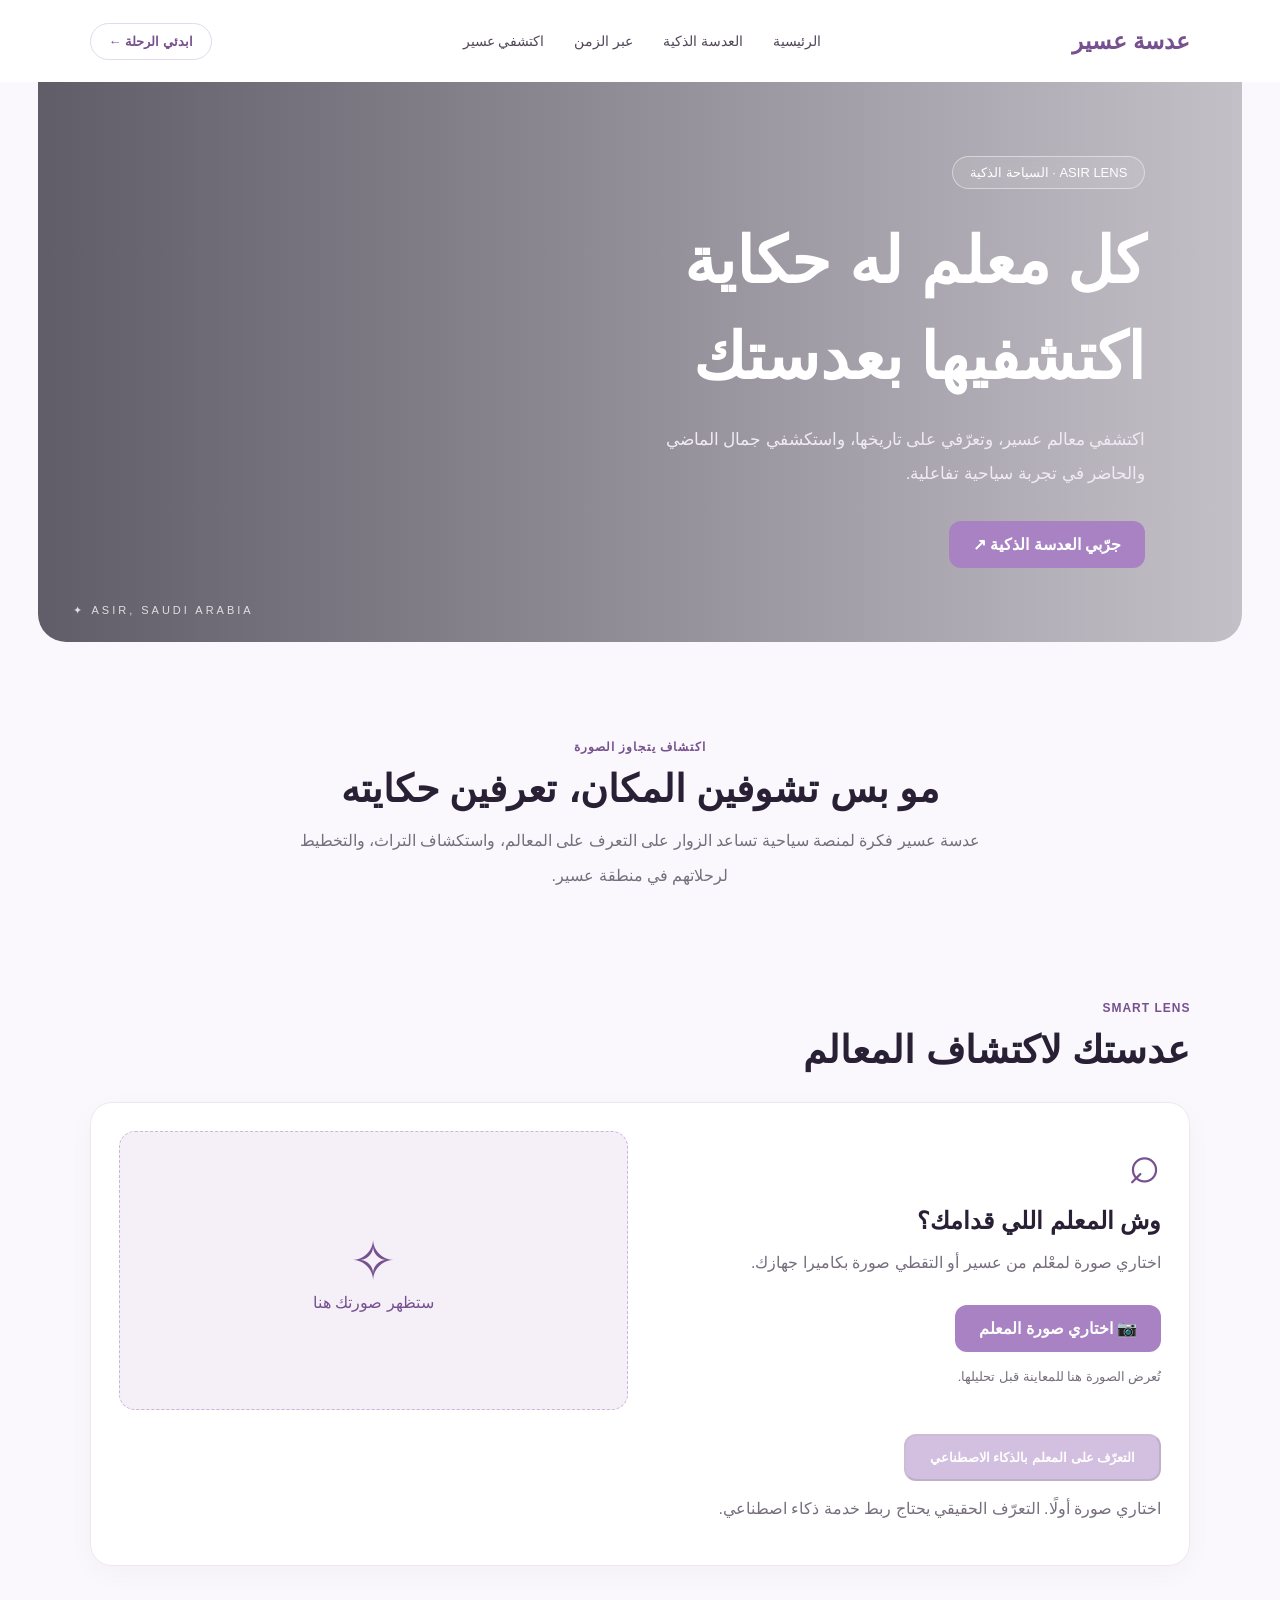
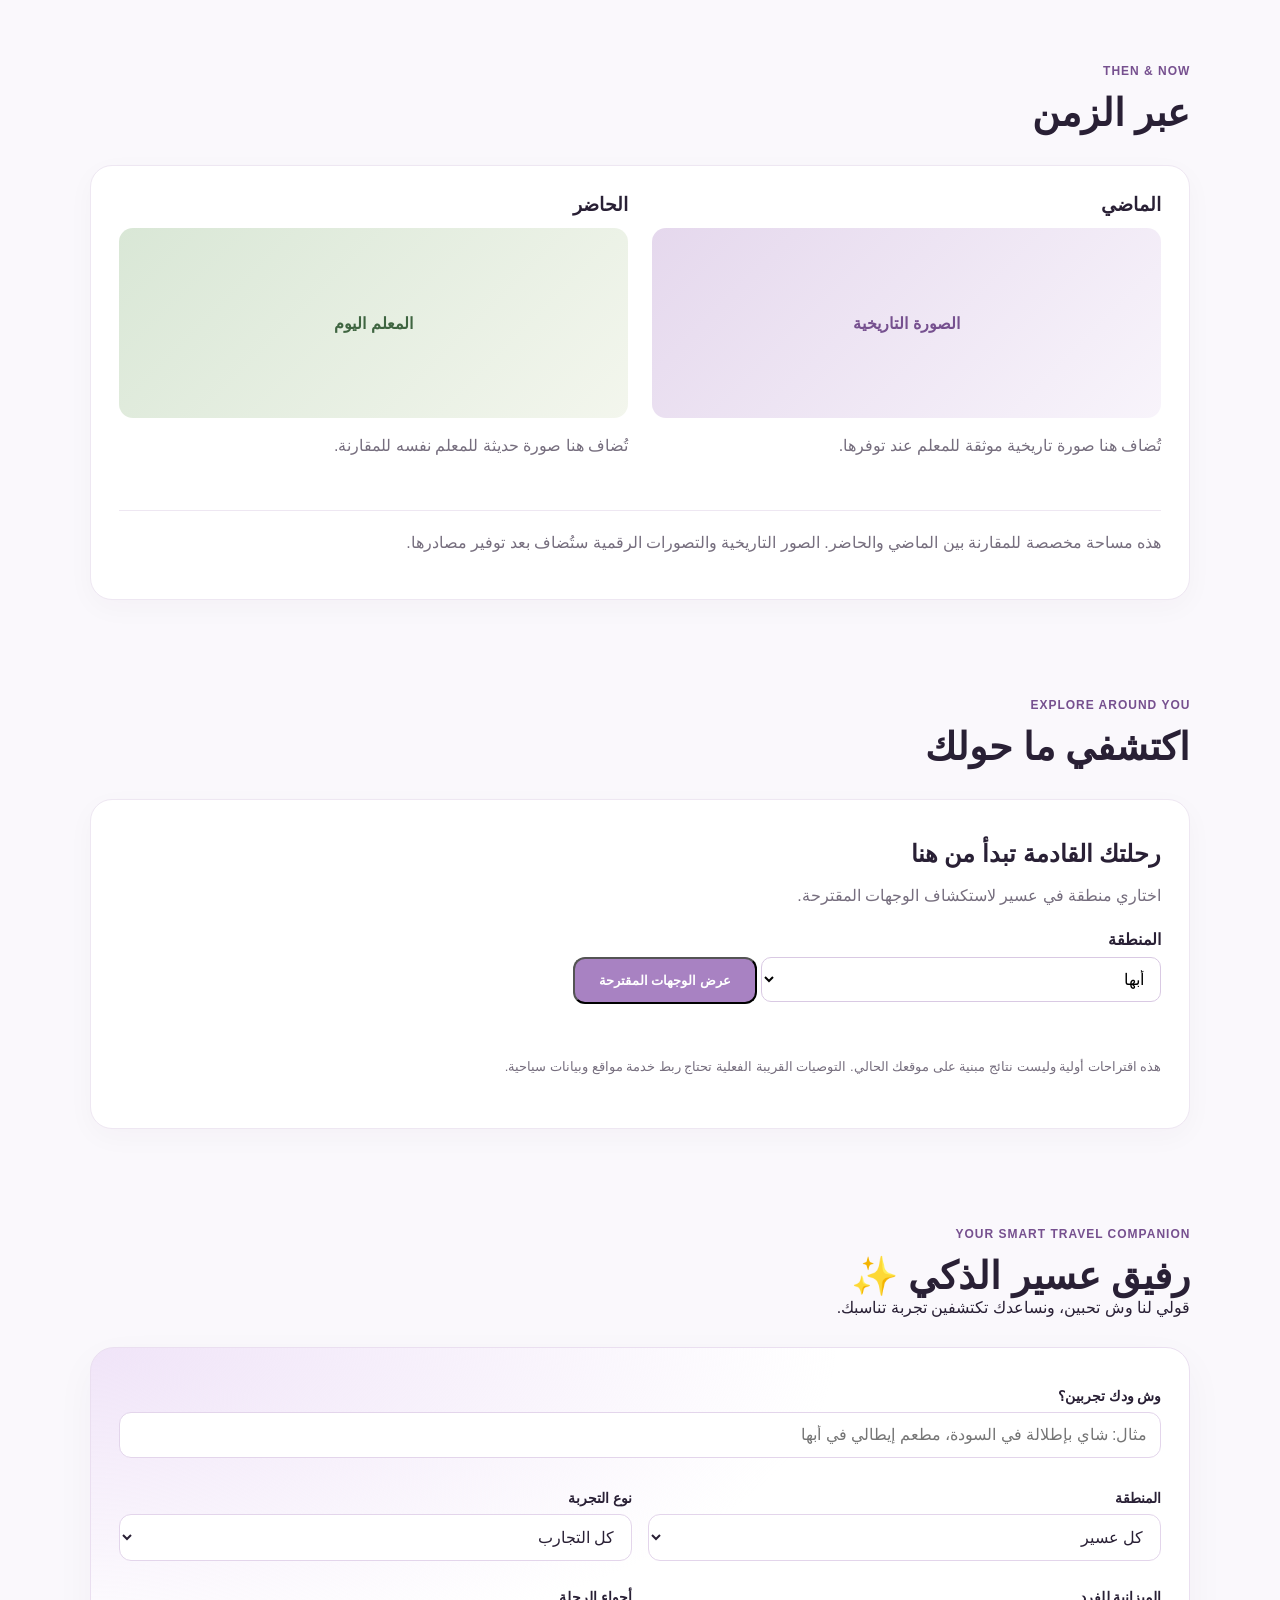
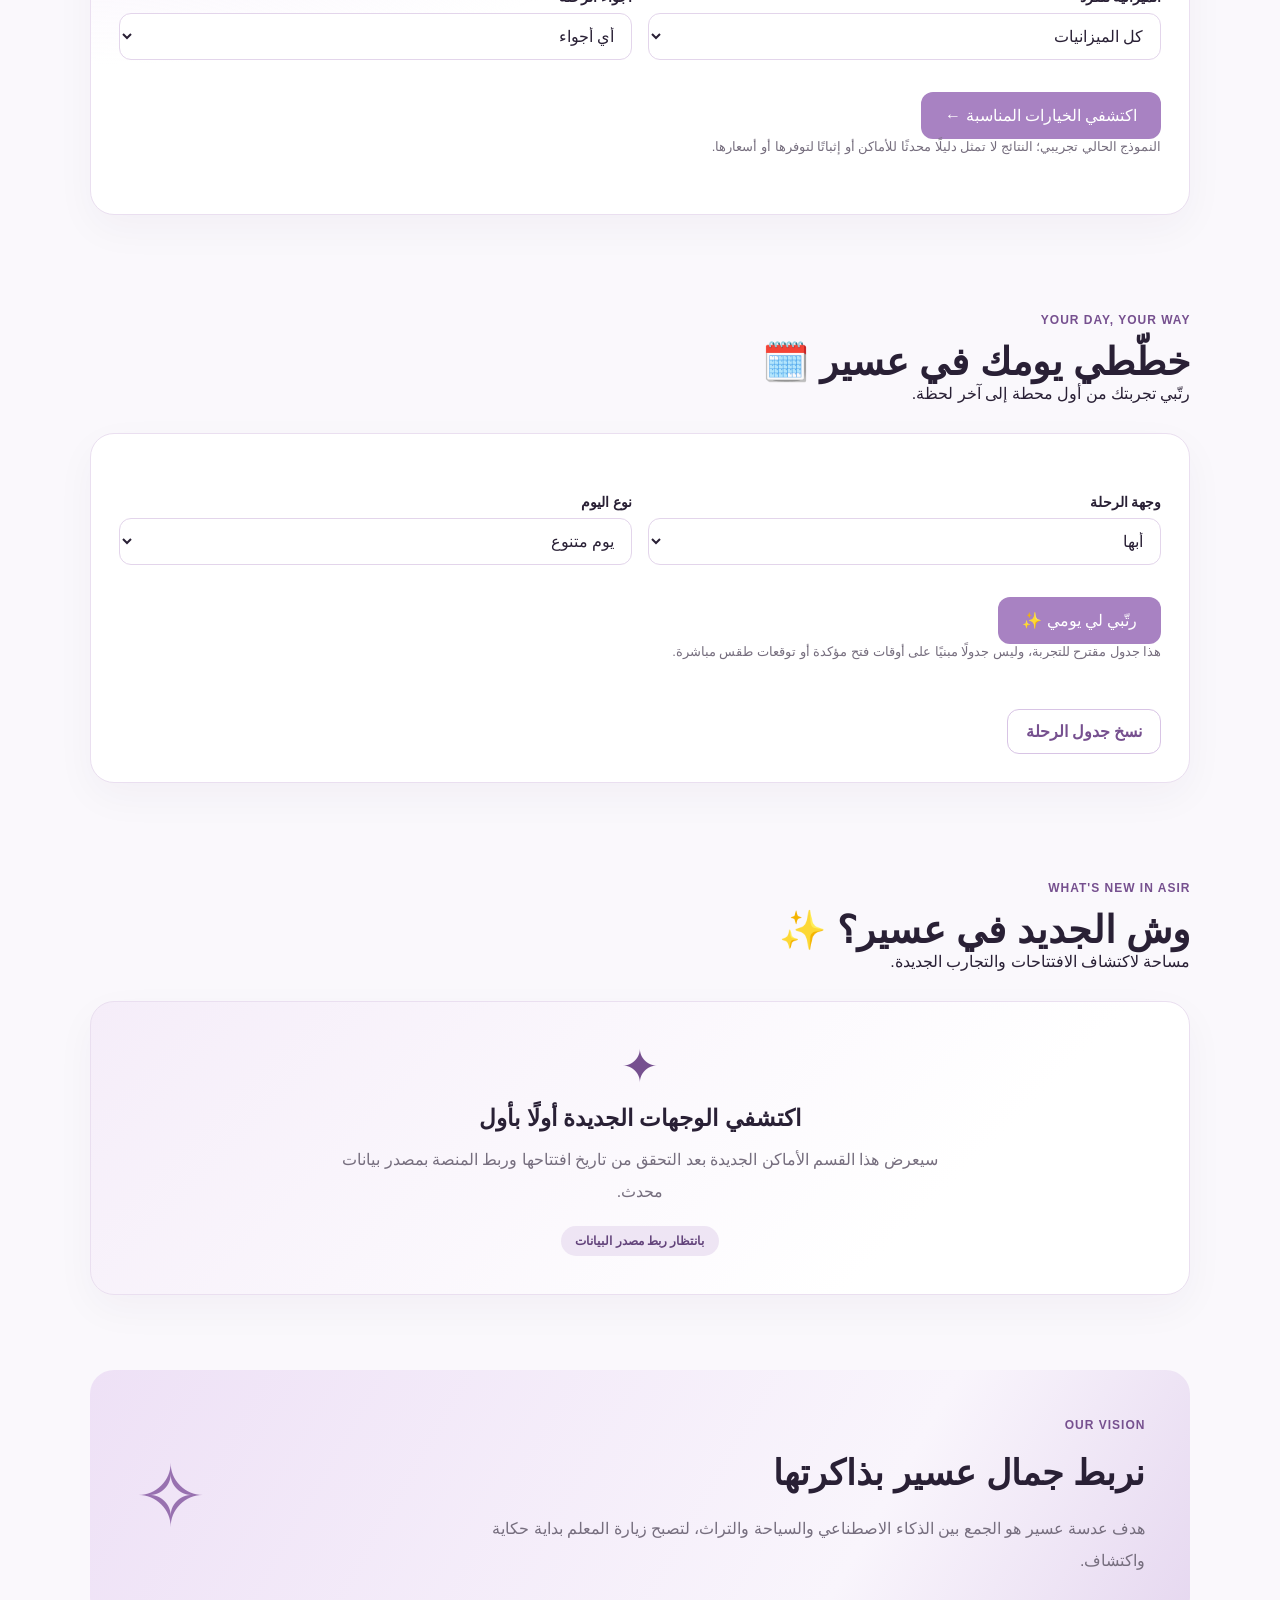
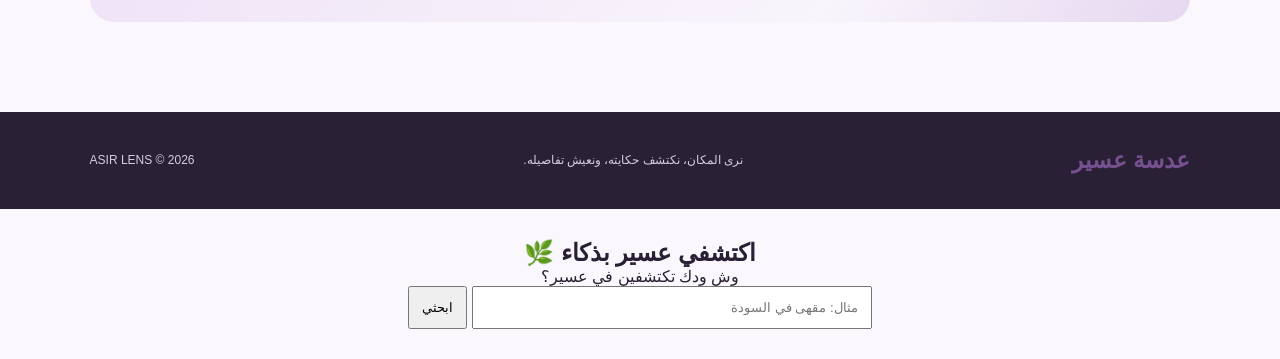
==== commit 72fbc644: "Update index.html" ====
--- a/index.html
+++ b/index.html
@@ -618,6 +618,31 @@
 });
 
 </script>
-
+<script>
+const ASIR_LENS_API = "https://lively-leaf-1907.galmudhi.workers.dev";
+</script>
+  <section id="asir-search" style="padding:30px;text-align:center">
+  <h2>اكتشفي عسير بذكاء 🌿</h2>
+  <p>وش ودك تكتشفين في عسير؟</p>
+  <input id="asir-query" placeholder="مثال: مقهى في السودة"
+    style="padding:12px;width:70%;max-width:400px">
+  <button onclick="searchAsir()" style="padding:12px">ابحثي</button>
+  <p id="asir-result"></p>
+</section>
+<script>
+async function searchAsir() {
+  const result = document.getElementById("asir-result");
+  result.textContent = "جاري الاتصال...";
+  try {
+    const response = await fetch(
+      "https://lively-leaf-1907.galmudhi.workers.dev"
+    );
+    const data = await response.json();
+    result.textContent = data.message;
+  } catch {
+    result.textContent = "تعذر الاتصال، حاولي مرة أخرى.";
+  }
+}
+</script>
 </body>
 </html>
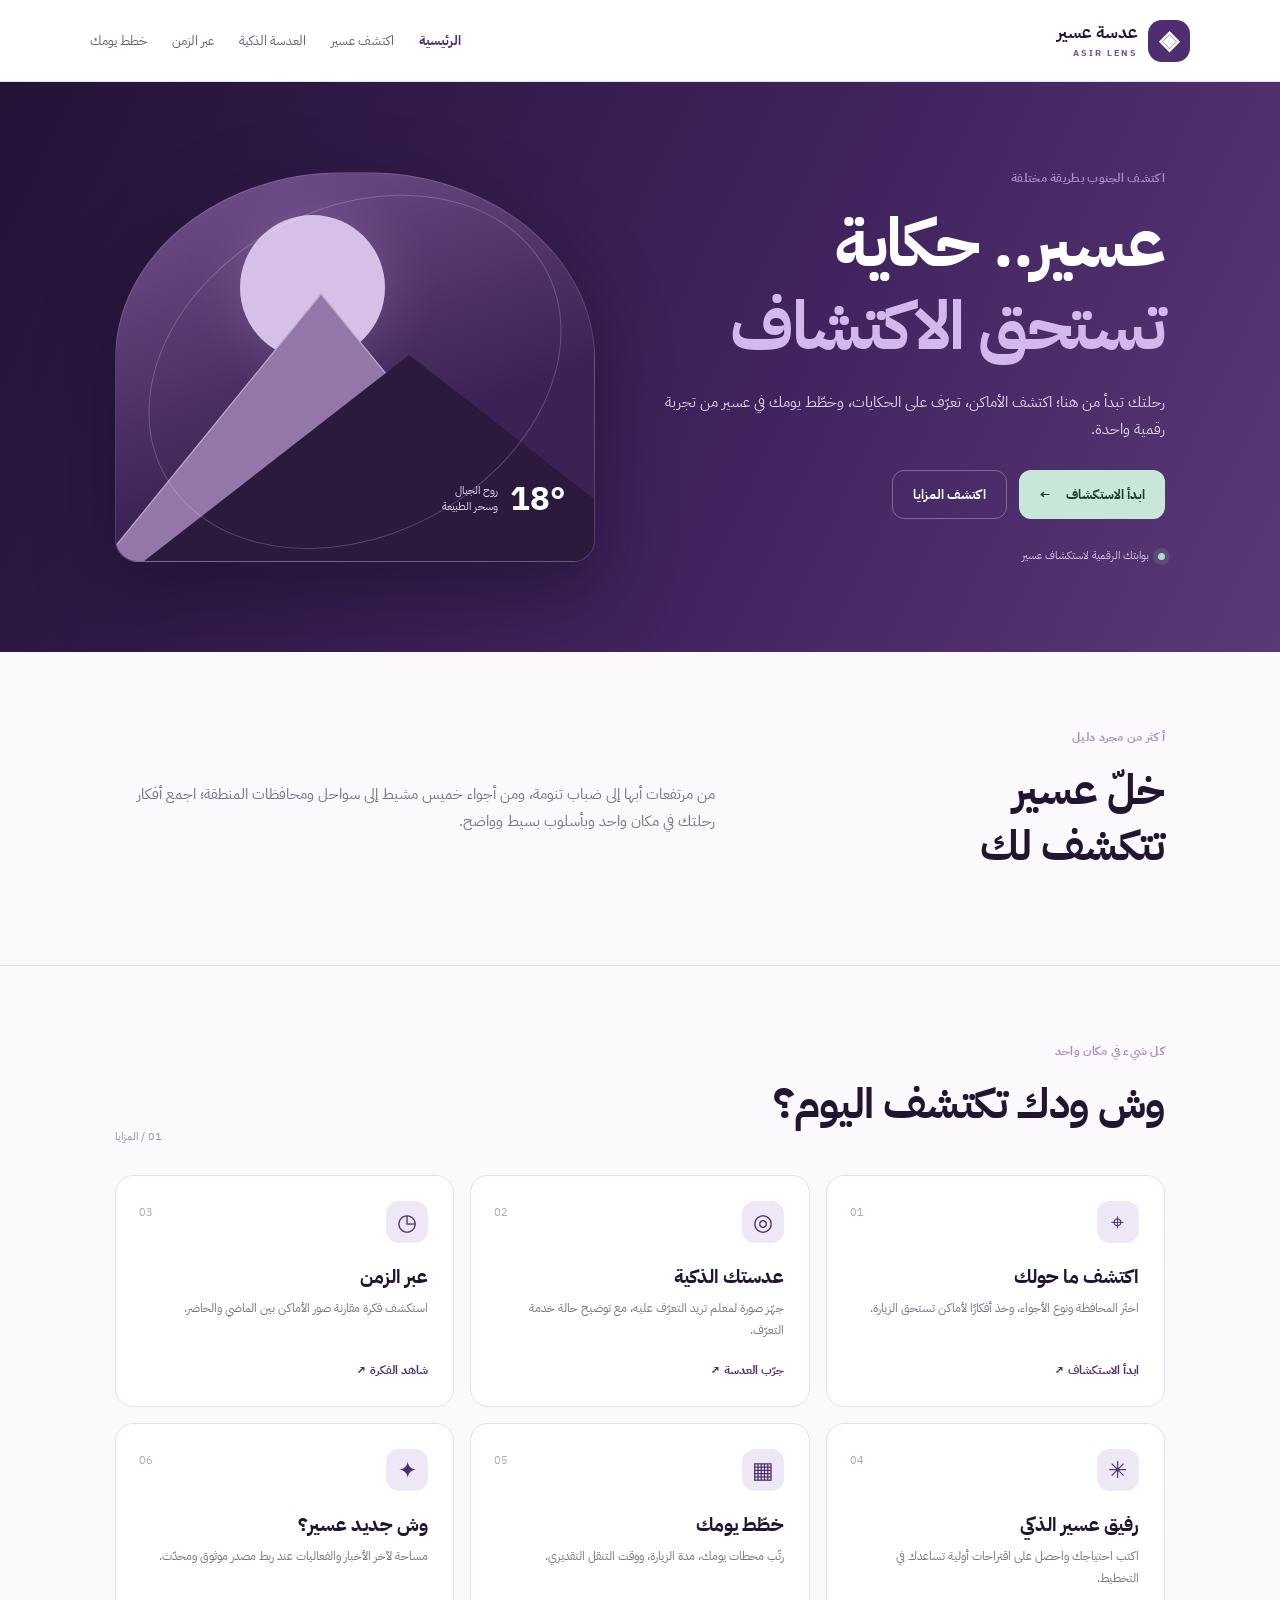
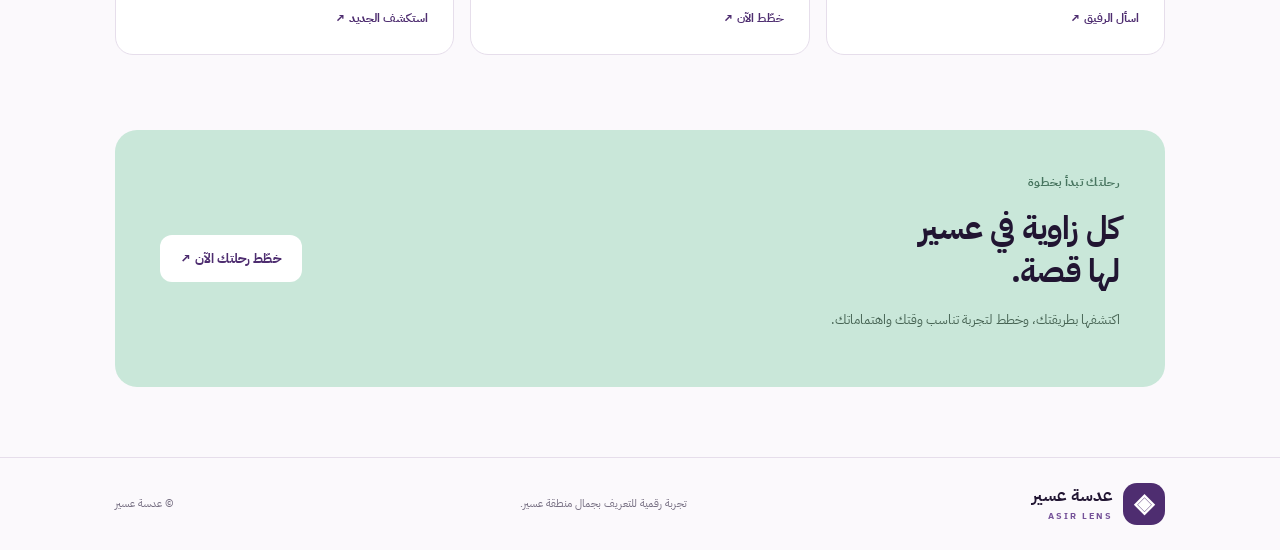
==== commit ca1bbc14: "Add files via upload" ====
--- a/index.html
+++ b/index.html
@@ -1,648 +1,67 @@
-
-<!DOCTYPE html>
-<html lang="ar" dir="rtl">
-<head>
-  <meta charset="UTF-8">
-  <meta name="viewport" content="width=device-width, initial-scale=1">
-  <title>عدسة عسير | ASIR LENS</title>
-  <link rel="stylesheet" href="style.css">
-</head>
-<body>
-
-<header class="navbar">
-  <a class="logo" href="#home">عدسة عسير</a>
-  <nav>
-    <a href="#home">الرئيسية</a>
-    <a href="#lens">العدسة الذكية</a>
-    <a href="#past">عبر الزمن</a>
-    <a href="#nearby">اكتشفي عسير</a>
-  </nav>
-  <a class="nav-button" href="#lens">ابدئي الرحلة ←</a>
-</header>
-
-<section class="hero" id="home">
-  <div class="hero-content">
-    <span class="tag">ASIR LENS · السياحة الذكية</span>
-    <h1>كل معلم له حكاية<br>اكتشفيها بعدستك</h1>
-    <p>اكتشفي معالم عسير، وتعرّفي على تاريخها، واستكشفي جمال الماضي والحاضر في تجربة سياحية تفاعلية.</p>
-    <a class="main-button" href="#lens">جرّبي العدسة الذكية ↗</a>
-  </div>
-  <div class="hero-label">ASIR, SAUDI ARABIA ✦</div>
-</section>
-
-<section class="intro">
-  <span class="eyebrow">اكتشاف يتجاوز الصورة</span>
-  <h2>مو بس تشوفين المكان، تعرفين حكايته</h2>
-  <p>عدسة عسير فكرة لمنصة سياحية تساعد الزوار على التعرف على المعالم، واستكشاف التراث، والتخطيط لرحلاتهم في منطقة عسير.</p>
-</section>
-
-<section class="tool-section" id="lens">
-  <div class="section-heading">
-    <div>
-      <span class="eyebrow">SMART LENS</span>
-      <h2>عدستك لاكتشاف المعالم</h2>
-    </div>
-  </div>
-
-  <div class="upload-panel">
-    <div class="upload-content">
-      <span class="lens-symbol">⌕</span>
-      <h3>وش المعلم اللي قدامك؟</h3>
-      <p>اختاري صورة لمعْلم من عسير أو التقطي صورة بكاميرا جهازك.</p>
-
-      <label class="main-button upload-button" for="placeImage">
-        📷 اختاري صورة المعلم
-      </label>
-      <input id="placeImage" type="file" accept="image/*" capture="environment" hidden>
-
-      <p class="small-note">تُعرض الصورة هنا للمعاينة قبل تحليلها.</p>
-    </div>
-
-    <div class="preview-area">
-      <img id="imagePreview" alt="معاينة صورة المعلم" hidden>
-      <div id="emptyPreview">
-        <span>✧</span>
-        <p>ستظهر صورتك هنا</p>
-      </div>
-    </div>
-
-    <div class="analysis-area">
-      <button class="main-button" id="analyzeButton" disabled>
-        التعرّف على المعلم بالذكاء الاصطناعي
-      </button>
-      <p id="analysisStatus" role="status" aria-live="polite">
-        اختاري صورة أولًا. التعرّف الحقيقي يحتاج ربط خدمة ذكاء اصطناعي.
-      </p>
-    </div>
-  </div>
-</section>
-
-<section class="tool-section" id="past">
-  <div class="section-heading">
-    <div>
-      <span class="eyebrow">THEN & NOW</span>
-      <h2>عبر الزمن</h2>
-    </div>
-  </div>
-
-  <div class="history-panel">
-    <div>
-      <h3>الماضي</h3>
-      <div class="history-placeholder">الصورة التاريخية</div>
-      <p>تُضاف هنا صورة تاريخية موثقة للمعلم عند توفرها.</p>
-    </div>
-    <div>
-      <h3>الحاضر</h3>
-      <div class="history-placeholder current">المعلم اليوم</div>
-      <p>تُضاف هنا صورة حديثة للمعلم نفسه للمقارنة.</p>
-    </div>
-    <p class="full-note">
-      هذه مساحة مخصصة للمقارنة بين الماضي والحاضر.
-      الصور التاريخية والتصورات الرقمية ستُضاف بعد توفير مصادرها.
-    </p>
-  </div>
-</section>
-
-<section class="tool-section" id="nearby">
-  <div class="section-heading">
-    <div>
-      <span class="eyebrow">EXPLORE AROUND YOU</span>
-      <h2>اكتشفي ما حولك</h2>
-    </div>
-  </div>
-
-  <div class="nearby-panel">
-    <h3>رحلتك القادمة تبدأ من هنا</h3>
-    <p>اختاري منطقة في عسير لاستكشاف الوجهات المقترحة.</p>
-    <label for="region">المنطقة</label>
-    <select id="region">
-      <option value="abha">أبها</option>
-      <option value="rijal">رجال ألمع</option>
-      <option value="soudah">السودة</option>
-    </select>
-    <button class="main-button" id="exploreButton">عرض الوجهات المقترحة</button>
-    <div id="nearbyResults" aria-live="polite"></div>
-    <p class="small-note">
-      هذه اقتراحات أولية وليست نتائج مبنية على موقعك الحالي.
-      التوصيات القريبة الفعلية تحتاج ربط خدمة مواقع وبيانات سياحية.
-    </p>
-  </div>
-</section>
-
-<section class="tool-section" id="companion">
-  <div class="section-heading">
-    <div>
-      <span class="eyebrow">YOUR SMART TRAVEL COMPANION</span>
-      <h2>رفيق عسير الذكي ✨</h2>
-      <p>قولي لنا وش تحبين، ونساعدك تكتشفين تجربة تناسبك.</p>
-    </div>
-  </div>
-
-  <div class="companion-panel">
-    <label for="travelSearch">وش ودك تجربين؟</label>
-    <input id="travelSearch" type="search"
-      placeholder="مثال: شاي بإطلالة في السودة، مطعم إيطالي في أبها">
-
-    <div class="filter-grid">
-      <div>
-        <label for="travelArea">المنطقة</label>
-        <select id="travelArea">
-          <option value="all">كل عسير</option>
-          <option value="abha">أبها</option>
-          <option value="soudah">السودة</option>
-          <option value="rijal">رجال ألمع</option>
-        </select>
-      </div>
-
-      <div>
-        <label for="travelType">نوع التجربة</label>
-        <select id="travelType">
-          <option value="all">كل التجارب</option>
-          <option value="tea">شاي ومقاهٍ</option>
-          <option value="italian">مطاعم إيطالية</option>
-          <option value="nature">طبيعة وإطلالات</option>
-          <option value="heritage">تراث وثقافة</option>
-          <option value="family">أماكن عائلية</option>
-        </select>
-      </div>
-
-      <div>
-        <label for="travelBudget">الميزانية للفرد</label>
-        <select id="travelBudget">
-          <option value="all">كل الميزانيات</option>
-          <option value="1">اقتصادية</option>
-          <option value="2">متوسطة</option>
-          <option value="3">مرتفعة</option>
-        </select>
-      </div>
-
-      <div>
-        <label for="travelMood">أجواء الرحلة</label>
-        <select id="travelMood">
-          <option value="all">أي أجواء</option>
-          <option value="morning">صباحية</option>
-          <option value="sunset">وقت الغروب</option>
-          <option value="evening">مسائية</option>
-        </select>
-      </div>
-    </div>
-
-    <button class="main-button" id="searchTravel">
-      اكتشفي الخيارات المناسبة ←
-    </button>
-
-    <p class="small-note">
-      النموذج الحالي تجريبي؛ النتائج لا تمثل دليلًا محدثًا للأماكن
-      أو إثباتًا لتوفرها أو أسعارها.
-    </p>
-
-    <div id="travelResults" aria-live="polite"></div>
-  </div>
-</section>
-
-<section class="tool-section" id="dayPlanner">
-  <div class="section-heading">
-    <div>
-      <span class="eyebrow">YOUR DAY, YOUR WAY</span>
-      <h2>خطّطي يومك في عسير 🗓️</h2>
-      <p>رتّبي تجربتك من أول محطة إلى آخر لحظة.</p>
-    </div>
-  </div>
-
-  <div class="planner-panel">
-    <div class="filter-grid">
-      <div>
-        <label for="planArea">وجهة الرحلة</label>
-        <select id="planArea">
-          <option value="abha">أبها</option>
-          <option value="soudah">السودة</option>
-          <option value="rijal">رجال ألمع</option>
-        </select>
-      </div>
-      <div>
-        <label for="planStyle">نوع اليوم</label>
-        <select id="planStyle">
-          <option value="mixed">يوم متنوع</option>
-          <option value="nature">طبيعة واسترخاء</option>
-          <option value="heritage">تراث وثقافة</option>
-          <option value="family">يوم عائلي</option>
-        </select>
-      </div>
-    </div>
-
-    <button class="main-button" id="buildPlan">
-      رتّبي لي يومي ✨
-    </button>
-
-    <p class="small-note">
-      هذا جدول مقترح للتجربة، وليس جدولًا مبنيًا على أوقات فتح مؤكدة
-      أو توقعات طقس مباشرة.
-    </p>
-
-    <div id="planResults" aria-live="polite"></div>
-    <button class="secondary-button" id="copyPlan">
-      نسخ جدول الرحلة
-    </button>
-    <p id="copyStatus" role="status"></p>
-  </div>
-</section>
-
-<section class="tool-section" id="freshPlaces">
-  <div class="section-heading">
-    <div>
-      <span class="eyebrow">WHAT'S NEW IN ASIR</span>
-      <h2>وش الجديد في عسير؟ ✨</h2>
-      <p>مساحة لاكتشاف الافتتاحات والتجارب الجديدة.</p>
-    </div>
-  </div>
-
-  <div class="fresh-panel">
-    <div class="fresh-icon">✦</div>
-    <h3>اكتشفي الوجهات الجديدة أولًا بأول</h3>
-    <p>
-      سيعرض هذا القسم الأماكن الجديدة بعد التحقق من تاريخ افتتاحها
-      وربط المنصة بمصدر بيانات محدث.
-    </p>
-    <span class="demo-badge">بانتظار ربط مصدر البيانات</span>
-  </div>
-</section>
-
-<section class="smart-banner" id="idea">
-  <div>
-    <span class="eyebrow">OUR VISION</span>
-    <h2>نربط جمال عسير بذاكرتها</h2>
-    <p>هدف عدسة عسير هو الجمع بين الذكاء الاصطناعي والسياحة والتراث، لتصبح زيارة المعلم بداية حكاية واكتشاف.</p>
-  </div>
-  <span class="lens-icon">✧</span>
-</section>
-
-<footer>
-  <a class="logo" href="#home">عدسة عسير</a>
-  <p>نرى المكان، نكتشف حكايته، ونعيش تفاصيله.</p>
-  <span>ASIR LENS © 2026</span>
-</footer>
-
-<script>
-const imageInput = document.getElementById("placeImage");
-const imagePreview = document.getElementById("imagePreview");
-const emptyPreview = document.getElementById("emptyPreview");
-const analyzeButton = document.getElementById("analyzeButton");
-const analysisStatus = document.getElementById("analysisStatus");
-
-let previewUrl = null;
-
-imageInput.addEventListener("change", () => {
-  const file = imageInput.files[0];
-
-  if (previewUrl) {
-    URL.revokeObjectURL(previewUrl);
-    previewUrl = null;
-  }
-
-  if (!file) return;
-
-  if (!file.type.startsWith("image/")) {
-    analysisStatus.textContent = "اختاري ملف صورة صالحًا.";
-    imageInput.value = "";
-    return;
-  }
-
-  previewUrl = URL.createObjectURL(file);
-  imagePreview.src = previewUrl;
-  imagePreview.hidden = false;
-  emptyPreview.hidden = true;
-  analyzeButton.disabled = false;
-
-  analysisStatus.textContent =
-    "تم اختيار الصورة. المعاينة جاهزة؛ لم يتم التعرف على المعلم بعد.";
-});
-
-analyzeButton.addEventListener("click", () => {
-  analysisStatus.textContent =
-    "خدمة التعرف بالذكاء الاصطناعي لم تُربط بعد. الخطوة التالية هي توصيل خدمة تحليل الصور حتى تظهر نتيجة حقيقية.";
-});
-
-const destinations = {
-  abha: [
-    ["قرية المفتاحة", "وجهة فنية وثقافية في أبها"],
-    ["قصر شدا", "معلم تراثي في مدينة أبها"]
-  ],
-  rijal: [
-    ["قرية رجال ألمع", "قرية تراثية تشتهر بعمارتها الحجرية"],
-    ["متحف رجال ألمع", "وجهة للتعرف على تراث المنطقة"]
-  ],
-  soudah: [
-    ["السودة", "منطقة جبلية ذات طبيعة مرتفعة"],
-    ["مرتفعات عسير", "مناظر طبيعية وتجارب في الهواء الطلق"]
-  ]
-};
-
-document.getElementById("exploreButton").addEventListener("click", () => {
-  const region = document.getElementById("region").value;
-  const results = document.getElementById("nearbyResults");
-  results.replaceChildren();
-
-  destinations[region].forEach(([name, description]) => {
-    const card = document.createElement("article");
-    card.className = "suggestion-card";
-
-    const title = document.createElement("h4");
-    title.textContent = name;
-
-    const detail = document.createElement("p");
-    detail.textContent = description;
-
-    card.append(title, detail);
-    results.append(card);
-  });
-});
-  
-const demoExperiences = [
-  {
-    name: "تجربة شاي بإطلالة جبلية",
-    area: "soudah",
-    areaName: "السودة",
-    type: "tea",
-    typeName: "شاي ومقاهٍ",
-    budget: "1",
-    mood: ["morning", "sunset"],
-    description: "مثال تجريبي لتجربة شاي مع إطلالة على الجبال.",
-    bestTime: "الصباح أو الغروب حسب الطقس وساعات المكان",
-    tags: "شاي إطلالة جبال طبيعة"
-  },
-  {
-    name: "تجربة مطعم إيطالي",
-    area: "abha",
-    areaName: "أبها",
-    type: "italian",
-    typeName: "مطاعم إيطالية",
-    budget: "2",
-    mood: ["evening"],
-    description: "مثال تجريبي لوجبة إيطالية ضمن رحلة في أبها.",
-    bestTime: "المساء، بعد التأكد من ساعات العمل",
-    tags: "إيطالي بيتزا باستا مطعم"
-  },
-  {
-    name: "جولة بين المرتفعات",
-    area: "soudah",
-    areaName: "السودة",
-    type: "nature",
-    typeName: "طبيعة وإطلالات",
-    budget: "1",
-    mood: ["morning", "sunset"],
-    description: "مثال لمسار طبيعي مع وقت للتصوير والاستمتاع بالمناظر.",
-    bestTime: "الصباح أو قبل الغروب مع مراعاة الطقس",
-    tags: "جبال مشي طبيعة تصوير"
-  },
-  {
-    name: "جولة في قرية رجال ألمع التراثية",
-    area: "rijal",
-    areaName: "رجال ألمع",
-    type: "heritage",
-    typeName: "تراث وثقافة",
-    budget: "2",
-    mood: ["morning"],
-    description: "اقتراح تجريبي لاستكشاف العمارة والتراث المحلي.",
-    bestTime: "نهارًا، بعد التحقق من أوقات الزيارة",
-    tags: "تراث تاريخ قرية ثقافة"
-  },
-  {
-    name: "نزهة عائلية في الطبيعة",
-    area: "abha",
-    areaName: "أبها",
-    type: "family",
-    typeName: "أماكن عائلية",
-    budget: "1",
-    mood: ["morning", "sunset"],
-    description: "فكرة تجريبية لنشاط عائلي في الهواء الطلق.",
-    bestTime: "حسب الطقس والموقع المختار",
-    tags: "عائلة أطفال نزهة طبيعة"
-  }
-];
-
-const areaNames = {
-  abha: "أبها",
-  soudah: "السودة",
-  rijal: "رجال ألمع"
-};
-
-function addTextElement(parent, tag, text, className) {
-  const element = document.createElement(tag);
-  element.textContent = text;
-  if (className) element.className = className;
-  parent.appendChild(element);
-  return element;
-}
-
-document.getElementById("searchTravel").addEventListener("click", () => {
-  const query = document.getElementById("travelSearch").value
-    .trim()
-    .toLowerCase();
-
-  const area = document.getElementById("travelArea").value;
-  const type = document.getElementById("travelType").value;
-  const budget = document.getElementById("travelBudget").value;
-  const mood = document.getElementById("travelMood").value;
-  const results = document.getElementById("travelResults");
-
-  results.replaceChildren();
-
-  const matches = demoExperiences.filter(place => {
-    const searchableText = [
-      place.name,
-      place.areaName,
-      place.typeName,
-      place.description,
-      place.tags
-    ].join(" ").toLowerCase();
-
-    const words = query.split(/\s+/).filter(Boolean);
-    const matchesQuery = words.every(word => searchableText.includes(word));
-    const matchesArea = area === "all" || place.area === area;
-    const matchesType = type === "all" || place.type === type;
-    const matchesBudget = budget === "all" || place.budget === budget;
-    const matchesMood = mood === "all" || place.mood.includes(mood);
-
-    return matchesQuery && matchesArea &&
-      matchesType && matchesBudget && matchesMood;
-  });
-
-  if (matches.length === 0) {
-    addTextElement(
-      results, "p",
-      "ما لقينا نتيجة ضمن الأمثلة التجريبية. جرّبي تغيير خيارات البحث."
-    );
-    return;
-  }
-
-  matches.forEach(place => {
-    const card = document.createElement("article");
-    card.className = "travel-result";
-
-    addTextElement(card, "h3", place.name);
-    addTextElement(card, "p", place.description);
-    addTextElement(card, "p", "أفضل وقت مقترح: " + place.bestTime);
-
-    const meta = document.createElement("div");
-    meta.className = "result-meta";
-
-    addTextElement(meta, "span", place.areaName);
-    addTextElement(meta, "span", place.typeName);
-    addTextElement(meta, "span", "مثال تجريبي");
-    card.appendChild(meta);
-
-    results.appendChild(card);
-  });
-});
-
-const samplePlans = {
-  abha: {
-    mixed: [
-      ["9:00 ص", "بداية اليوم", "إفطار واستكشاف وسط أبها."],
-      ["11:00 ص", "محطة ثقافية", "زيارة وجهة ثقافية بعد التحقق من مواعيدها."],
-      ["4:30 م", "وقت الطبيعة", "اختيار إطلالة مناسبة للتصوير."],
-      ["7:00 م", "ختام الرحلة", "عشاء في مكان تختارينه."]
-    ],
-    nature: [
-      ["9:00 ص", "انطلاقة هادئة", "إفطار ثم الاستعداد لجولة طبيعية."],
-      ["11:00 ص", "استكشاف المناظر", "اختيار موقع طبيعي مناسب للطقس."],
-      ["4:30 م", "جلسة إطلالة", "وقت للراحة والتصوير."]
-    ],
-    heritage: [
-      ["9:00 ص", "بداية ثقافية", "التعرف على تاريخ أبها."],
-      ["11:00 ص", "استكشاف التراث", "زيارة معلم ثقافي بعد التحقق من فتحه."],
-      ["4:00 م", "جولة ختامية", "استكشاف الأسواق أو المواقع التراثية المتاحة."]
-    ],
-    family: [
-      ["9:00 ص", "بداية عائلية", "إفطار وتجهيز احتياجات الأسرة."],
-      ["11:00 ص", "نشاط عائلي", "اختيار وجهة مناسبة لجميع أفراد الأسرة."],
-      ["4:30 م", "وقت مفتوح", "نزهة خفيفة وفق الطقس."]
-    ]
-  },
-  soudah: {
-    mixed: [
-      ["9:00 ص", "هواء الجبال", "بدء اليوم بجولة طبيعية مناسبة للطقس."],
-      ["11:00 ص", "استراحة شاي", "اختيار مقهى متاح بعد التأكد من ساعات عمله."],
-      ["4:30 م", "مشهد الغروب", "اختيار نقطة مشاهدة آمنة ومتاحة."]
-    ],
-    nature: [
-      ["8:30 ص", "بداية المسار", "جولة في الطبيعة حسب حالة الطقس."],
-      ["11:00 ص", "استراحة", "مشروب دافئ ووقت للراحة."],
-      ["4:30 م", "وقت التصوير", "إطلالة جبلية مناسبة إن كانت الظروف آمنة."]
-    ],
-    heritage: [
-      ["9:00 ص", "اكتشاف المنطقة", "التعرف على ثقافة عسير."],
-      ["11:00 ص", "تجربة محلية", "اختيار نشاط ثقافي متاح."],
-      ["4:00 م", "ختام هادئ", "استراحة قبل العودة."]
-    ],
-    family: [
-      ["9:00 ص", "انطلاق الأسرة", "التأكد من الطقس وتجهيز الاحتياجات."],
-      ["11:00 ص", "نزهة مناسبة", "اختيار مكان متاح وآمن للعائلة."],
-      ["4:00 م", "استراحة", "وقت للراحة قبل العودة."]
-    ]
-  },
-  rijal: {
-    mixed: [
-      ["9:00 ص", "بداية الرحلة", "الانطلاق بعد التأكد من أوقات الوجهات."],
-      ["11:00 ص", "اكتشاف التراث", "جولة في قرية رجال ألمع إذا كانت الزيارة متاحة."],
-      ["2:00 م", "استراحة", "اختيار مكان مناسب لتناول الطعام."],
-      ["4:00 م", "ختام ثقافي", "وقت للتصوير والتعرف على العمارة المحلية."]
-    ],
-    nature: [
-      ["9:00 ص", "استكشاف الطبيعة", "اختيار مسار مناسب للظروف الجوية."],
-      ["11:00 ص", "استراحة", "وقت للراحة والتصوير."],
-      ["3:30 م", "جولة خفيفة", "استكشاف موقع متاح قبل العودة."]
-    ],
-    heritage: [
-      ["9:00 ص", "بداية تراثية", "التعرف على تاريخ المنطقة."],
-      ["11:00 ص", "جولة ثقافية", "زيارة معلم تراثي بعد التحقق من مواعيده."],
-      ["2:00 م", "استراحة محلية", "وقت لتناول الطعام."],
-      ["3:30 م", "العمارة والحكايات", "استكشاف التفاصيل التراثية."]
-    ],
-    family: [
-      ["9:00 ص", "بداية عائلية", "التجهيز والانطلاق."],
-      ["11:00 ص", "اكتشاف التراث", "زيارة مناسبة للأسرة إذا كانت متاحة."],
-      ["2:00 م", "وقت الراحة", "وجبة واستراحة قبل العودة."]
-    ]
-  }
-};
-
-let currentPlanText = "";
-
-document.getElementById("buildPlan").addEventListener("click", () => {
-  const area = document.getElementById("planArea").value;
-  const style = document.getElementById("planStyle").value;
-  const results = document.getElementById("planResults");
-
-  results.replaceChildren();
-
-  const plan = samplePlans[area][style];
-
-  currentPlanText = "خطة يوم في " + areaNames[area] + "\n\n";
-
-  plan.forEach(([time, title, description]) => {
-    const stop = document.createElement("article");
-    stop.className = "plan-stop";
-
-    addTextElement(stop, "div", time, "plan-time");
-
-    const details = document.createElement("div");
-    addTextElement(details, "h3", title);
-    addTextElement(details, "p", description);
-    stop.appendChild(details);
-
-    results.appendChild(stop);
-    currentPlanText += time + " — " + title + "\n" +
-      description + "\n\n";
-  });
-
-  document.getElementById("copyStatus").textContent =
-    "تم إعداد جدول تجريبي. راجعي ساعات العمل والمسافات قبل الرحلة.";
-});
-
-document.getElementById("copyPlan").addEventListener("click", async () => {
-  const status = document.getElementById("copyStatus");
-
-  if (!currentPlanText) {
-    status.textContent = "أنشئي جدول الرحلة أولًا.";
-    return;
-  }
-
-  try {
-    await navigator.clipboard.writeText(currentPlanText);
-    status.textContent = "تم نسخ جدول الرحلة.";
-  } catch {
-    status.textContent =
-      "تعذر النسخ التلقائي. حددي الجدول وانسخيه يدويًا.";
-  }
-});
-
-</script>
-<script>
-const ASIR_LENS_API = "https://lively-leaf-1907.galmudhi.workers.dev";
-</script>
-  <section id="asir-search" style="padding:30px;text-align:center">
-  <h2>اكتشفي عسير بذكاء 🌿</h2>
-  <p>وش ودك تكتشفين في عسير؟</p>
-  <input id="asir-query" placeholder="مثال: مقهى في السودة"
-    style="padding:12px;width:70%;max-width:400px">
-  <button onclick="searchAsir()" style="padding:12px">ابحثي</button>
-  <p id="asir-result"></p>
-</section>
-<script>
-async function searchAsir() {
-  const result = document.getElementById("asir-result");
-  result.textContent = "جاري الاتصال...";
-  try {
-    const response = await fetch(
-      "https://lively-leaf-1907.galmudhi.workers.dev"
-    );
-    const data = await response.json();
-    result.textContent = data.message;
-  } catch {
-    result.textContent = "تعذر الاتصال، حاولي مرة أخرى.";
-  }
-}
-</script>
-</body>
-</html>
+<!DOCTYPE html>
+<html lang="ar" dir="rtl">
+<head>
+  <meta charset="UTF-8">
+  <meta name="viewport" content="width=device-width, initial-scale=1">
+  <meta name="theme-color" content="#24123d">
+  <title>عدسة عسير | ASIR LENS</title>
+  <link rel="stylesheet" href="style.css">
+</head>
+<body>
+<header class="site-header">
+  <a class="brand" href="index.html"><span class="brand-mark">◈</span><span>عدسة عسير<small>ASIR LENS</small></span></a>
+  <button class="menu-toggle" aria-label="فتح القائمة" onclick="document.querySelector('.nav-links').classList.toggle('open')">☰</button>
+  <nav class="nav-links">
+    <a href="index.html" class="active">الرئيسية</a>
+    <a href="discover.html">اكتشف عسير</a>
+    <a href="lens.html">العدسة الذكية</a>
+    <a href="time.html">عبر الزمن</a>
+    <a href="planner.html">خطط يومك</a>
+  </nav>
+</header>
+
+<main>
+  <section class="hero">
+    <div class="hero-content">
+      <p class="eyebrow">اكتشف الجنوب بطريقة مختلفة</p>
+      <h1>عسير.. حكاية<br><span>تستحق الاكتشاف</span></h1>
+      <p class="hero-copy">رحلتك تبدأ من هنا؛ اكتشف الأماكن، تعرّف على الحكايات، وخطّط يومك في عسير من تجربة رقمية واحدة.</p>
+      <div class="hero-actions">
+        <a class="btn btn-primary" href="discover.html">ابدأ الاستكشاف <span>←</span></a>
+        <a class="btn btn-ghost" href="#features">اكتشف المزايا</a>
+      </div>
+      <div class="hero-note"><span class="pulse"></span> بوابتك الرقمية لاستكشاف عسير</div>
+    </div>
+    <div class="hero-art" aria-label="رسم زخرفي مستوحى من جبال عسير">
+      <div class="sun"></div><div class="mountain mountain-back"></div><div class="mountain mountain-front"></div>
+      <div class="art-label"><span>18°</span><small>روح الجبال<br>وسحر الطبيعة</small></div>
+      <div class="art-orbit"></div>
+    </div>
+  </section>
+
+  <section class="intro section-wrap">
+    <div><p class="eyebrow">أكثر من مجرد دليل</p><h2>خلّ عسير<br>تتكشف لك</h2></div>
+    <p>من مرتفعات أبها إلى ضباب تنومة، ومن أجواء خميس مشيط إلى سواحل ومحافظات المنطقة؛ اجمع أفكار رحلتك في مكان واحد وبأسلوب بسيط وواضح.</p>
+  </section>
+
+  <section id="features" class="section-wrap">
+    <div class="section-heading"><div><p class="eyebrow">كل شيء في مكان واحد</p><h2>وش ودك تكتشف اليوم؟</h2></div><span class="section-number">01 / المزايا</span></div>
+    <div class="feature-grid">
+      <a class="feature-card feature-large" href="discover.html"><span class="feature-icon">⌖</span><span class="card-index">01</span><h3>اكتشف ما حولك</h3><p>اختَر المحافظة ونوع الأجواء، وخذ أفكارًا لأماكن تستحق الزيارة.</p><span class="card-link">ابدأ الاستكشاف ↗</span></a>
+      <a class="feature-card" href="lens.html"><span class="feature-icon">◎</span><span class="card-index">02</span><h3>عدستك الذكية</h3><p>جهّز صورة لمعلم تريد التعرّف عليه، مع توضيح حالة خدمة التعرّف.</p><span class="card-link">جرّب العدسة ↗</span></a>
+      <a class="feature-card" href="time.html"><span class="feature-icon">◷</span><span class="card-index">03</span><h3>عبر الزمن</h3><p>استكشف فكرة مقارنة صور الأماكن بين الماضي والحاضر.</p><span class="card-link">شاهد الفكرة ↗</span></a>
+      <a class="feature-card" href="guide.html"><span class="feature-icon">✳</span><span class="card-index">04</span><h3>رفيق عسير الذكي</h3><p>اكتب احتياجك واحصل على اقتراحات أولية تساعدك في التخطيط.</p><span class="card-link">اسأل الرفيق ↗</span></a>
+      <a class="feature-card" href="planner.html"><span class="feature-icon">▦</span><span class="card-index">05</span><h3>خطّط يومك</h3><p>رتّب محطات يومك، مدة الزيارة، ووقت التنقل التقديري.</p><span class="card-link">خطّط الآن ↗</span></a>
+      <a class="feature-card" href="news.html"><span class="feature-icon">✦</span><span class="card-index">06</span><h3>وش جديد عسير؟</h3><p>مساحة لآخر الأخبار والفعاليات عند ربط مصدر موثوق ومحدّث.</p><span class="card-link">استكشف الجديد ↗</span></a>
+    </div>
+  </section>
+
+  <section class="closing section-wrap">
+    <div><p class="eyebrow">رحلتك تبدأ بخطوة</p><h2>كل زاوية في عسير<br>لها قصة.</h2><p>اكتشفها بطريقتك، وخطط لتجربة تناسب وقتك واهتماماتك.</p></div>
+    <a class="btn btn-light" href="planner.html">خطّط رحلتك الآن ↗</a>
+  </section>
+</main>
+<footer class="site-footer"><a class="brand" href="index.html"><span class="brand-mark">◈</span><span>عدسة عسير<small>ASIR LENS</small></span></a><p>تجربة رقمية للتعريف بجمال منطقة عسير.</p><span>© عدسة عسير</span></footer>
+<script src="script.js"></script>
+</body>
+</html>
--- a/style.css
+++ b/style.css
@@ -1,733 +1,8 @@
-:root {
---purple: #76508f;
---dark: #292035;
---light: #faf8fc;
---muted: #766e7e;
-}
-
-* {
-box-sizing: border-box;
-margin: 0;
-padding: 0;
-}
-
-html {
-scroll-behavior: smooth;
-}
-
-body {
-font-family: 'Cairo', Arial, sans-serif;
-background: var(--light);
-color: var(--dark);
-}
-
-a {
-text-decoration: none;
-color: inherit;
-}
-
-.navbar {
-height: 82px;
-padding: 0 7%;
-display: flex;
-align-items: center;
-justify-content: space-between;
-gap: 24px;
-background: white;
-}
-
-.logo {
-font-size: 23px;
-font-weight: 900;
-color: var(--purple);
-white-space: nowrap;
-}
-
-nav {
-display: flex;
-align-items: center;
-gap: 30px;
-}
-
-nav a {
-font-size: 14px;
-color: #51485a;
-transition: color .2s;
-}
-
-nav a:hover {
-color: var(--purple);
-}
-
-.nav-button {
-border: 1px solid #e4d8ec;
-border-radius: 30px;
-padding: 10px 18px;
-color: var(--purple);
-font-size: 13px;
-font-weight: 700;
-white-space: nowrap;
-}
-
-.hero {
-min-height: 560px;
-margin: 0 3%;
-border-radius: 0 0 28px 28px;
-position: relative;
-overflow: hidden;
-display: flex;
-align-items: center;
-background:
-linear-gradient(90deg, rgba(24,19,34,.68), rgba(36,24,44,.25)),
-url('https://images.unsplash.com/photo-1464822759023-fed622ff2c3b?auto=format&fit=crop&w=2000&q=90') center 48% / cover;
-color: white;
-}
-
-.hero-content {
-max-width: 700px;
-padding: 65px 8%;
-}
-
-.tag {
-display: inline-block;
-border: 1px solid #ffffff75;
-background: #ffffff18;
-backdrop-filter: blur(8px);
-border-radius: 30px;
-padding: 8px 17px;
-font-size: 13px;
-margin-bottom: 24px;
-}
-
-.hero h1 {
-font-size: clamp(38px, 5vw, 65px);
-line-height: 1.5;
-font-weight: 900;
-margin-bottom: 18px;
-}
-
-.hero-content p {
-max-width: 550px;
-font-size: 17px;
-line-height: 2;
-color: #f1eaf5;
-margin-bottom: 30px;
-}
-
-.main-button {
-display: inline-block;
-background: #a882c2;
-color: white;
-border-radius: 12px;
-padding: 14px 24px;
-font-weight: 700;
-transition: background .2s, transform .2s;
-}
-
-.main-button:hover {
-background: #8b62a8;
-transform: translateY(-2px);
-}
-
-.hero-label {
-position: absolute;
-bottom: 25px;
-left: 35px;
-font-size: 11px;
-letter-spacing: 3px;
-color: #ffffffc9;
-}
-
-.hero-label span {
-color: #d7b5ee;
-margin-left: 10px;
-}
-
-.intro {
-text-align: center;
-max-width: 760px;
-margin: 95px auto 85px;
-padding: 0 24px;
-}
-
-.eyebrow {
-color: var(--purple);
-font-size: 12px;
-font-weight: 800;
-letter-spacing: 1px;
-}
-
-.intro h2,
-.section-heading h2 {
-font-size: clamp(28px, 3vw, 38px);
-font-weight: 900;
-margin: 12px 0;
-}
-
-.intro p {
-color: var(--muted);
-line-height: 2.2;
-font-size: 16px;
-}
-
-.destinations {
-padding: 0 7% 90px;
-}
-
-.section-heading {
-display: flex;
-align-items: end;
-justify-content: space-between;
-gap: 20px;
-margin-bottom: 30px;
-}
-
-.section-heading h2 {
-margin-bottom: 0;
-}
-
-.small-note {
-color: var(--muted);
-font-size: 13px;
-padding-bottom: 8px;
-}
-
-.cards {
-display: grid;
-grid-template-columns: repeat(3, minmax(0, 1fr));
-gap: 24px;
-}
-
-.place-card {
-background: white;
-border: 1px solid #eee7f2;
-border-radius: 20px;
-overflow: hidden;
-box-shadow: 0 8px 28px #35204408;
-transition: transform .25s, box-shadow .25s;
-}
-
-.place-card:hover {
-transform: translateY(-6px);
-box-shadow: 0 16px 36px #35204415;
-}
-
-.place-card img {
-display: block;
-width: 100%;
-height: 225px;
-object-fit: cover;
-}
-
-.card-info {
-padding: 22px;
-}
-
-.place-type {
-color: var(--purple);
-font-size: 12px;
-font-weight: 700;
-}
-
-.card-info h3 {
-font-size: 22px;
-margin: 8px 0;
-}
-
-.card-info p {
-color: var(--muted);
-font-size: 14px;
-line-height: 2;
-min-height: 56px;
-}
-
-.card-info a {
-display: inline-block;
-color: var(--purple);
-font-weight: 800;
-font-size: 13px;
-margin-top: 16px;
-}
-
-.smart-banner {
-margin: 0 7% 90px;
-padding: 45px;
-border-radius: 24px;
-background: linear-gradient(120deg, #eee1f6, #f9f5fc 70%, #e6d8f0);
-display: flex;
-align-items: center;
-justify-content: space-between;
-gap: 30px;
-}
-
-.smart-banner div {
-max-width: 700px;
-}
-
-.smart-banner h2 {
-font-size: clamp(24px, 3vw, 35px);
-line-height: 1.7;
-margin: 10px 0;
-}
-
-.smart-banner p {
-color: var(--muted);
-line-height: 2;
-}
-
-.lens-icon {
-font-size: 85px;
-color: #9871b0;
-}
-
-footer {
-padding: 35px 7%;
-background: #292035;
-color: white;
-display: flex;
-justify-content: space-between;
-align-items: center;
-flex-wrap: wrap;
-gap: 18px;
-}
-
-footer p,
-footer > span {
-font-size: 12px;
-color: #d6ccdf;
-}
-
-@media (max-width: 800px) {
-.navbar {
-height: auto;
-padding: 20px 5%;
-flex-wrap: wrap;
-}
-
-nav {
-order: 3;
-width: 100%;
-justify-content: center;
-gap: 20px;
-flex-wrap: wrap;
-}
-
-.hero {
-min-height: 480px;
-margin: 0 12px;
-}
-
-.hero-content {
-padding: 45px 7%;
-}
-
-.hero-content p {
-font-size: 15px;
-}
-
-.cards {
-grid-template-columns: 1fr;
-}
-
-.section-heading {
-align-items: start;
-flex-direction: column;
-}
-
-.destinations {
-padding-left: 5%;
-padding-right: 5%;
-}
-
-.smart-banner {
-margin: 0 5% 60px;
-padding: 28px;
-}
-
-.lens-icon {
-display: none;
-}
-}
-
-@media (max-width: 420px) {
-.nav-button {
-font-size: 11px;
-padding: 9px 12px;
-}
-
-nav {
-gap: 13px;
-}
-
-nav a {
-font-size: 12px;
-}
-
-.hero h1 {
-font-size: 36px;
-}
-
-.hero-label {
-left: 15px;
-font-size: 9px;
-}
-}
-
-.tool-section {
-  padding: 20px 7% 75px;
-}
-
-.upload-panel,
-.history-panel,
-.nearby-panel {
-  background: white;
-  border: 1px solid #eee7f2;
-  border-radius: 22px;
-  padding: 28px;
-  box-shadow: 0 8px 28px #35204408;
-}
-
-.upload-panel {
-  display: grid;
-  grid-template-columns: 1fr 1fr;
-  gap: 24px;
-}
-
-.upload-content h3,
-.nearby-panel h3 {
-  margin: 12px 0;
-  font-size: 24px;
-}
-
-.upload-content p,
-.analysis-area p,
-.history-panel p,
-.nearby-panel p {
-  color: var(--muted);
-  line-height: 2;
-  margin: 12px 0;
-}
-
-.lens-symbol {
-  font-size: 55px;
-  color: var(--purple);
-}
-
-.upload-button {
-  margin-top: 14px;
-  cursor: pointer;
-}
-
-.preview-area {
-  min-height: 240px;
-  background: #f5f0f8;
-  border: 1px dashed #cbb6d9;
-  border-radius: 16px;
-  display: grid;
-  place-items: center;
-  overflow: hidden;
-}
-
-#imagePreview {
-  width: 100%;
-  height: 100%;
-  min-height: 240px;
-  max-height: 380px;
-  object-fit: contain;
-}
-
-#emptyPreview {
-  text-align: center;
-  color: var(--purple);
-}
-
-#emptyPreview span {
-  font-size: 55px;
-}
-
-.analysis-area {
-  grid-column: 1 / -1;
-}
-
-button:disabled {
-  opacity: .5;
-  cursor: not-allowed;
-}
-
-.history-panel {
-  display: grid;
-  grid-template-columns: 1fr 1fr;
-  gap: 24px;
-}
-
-.history-panel h3 {
-  margin-bottom: 12px;
-}
-
-.history-placeholder {
-  min-height: 190px;
-  background: linear-gradient(135deg, #e5d8ed, #f8f4fb);
-  border-radius: 14px;
-  display: grid;
-  place-items: center;
-  color: var(--purple);
-  font-weight: 800;
-}
-
-.history-placeholder.current {
-  background: linear-gradient(135deg, #d9e7d6, #f3f6ed);
-  color: #3f6541;
-}
-
-.full-note {
-  grid-column: 1 / -1;
-  border-top: 1px solid #eee7f2;
-  padding-top: 16px;
-}
-
-.nearby-panel label {
-  display: block;
-  margin: 18px 0 8px;
-  font-weight: 700;
-}
-
-.nearby-panel select {
-  width: 100%;
-  max-width: 400px;
-  padding: 12px;
-  border: 1px solid #d9c9e3;
-  border-radius: 10px;
-  font: inherit;
-  background: white;
-  margin-bottom: 18px;
-}
-
-#nearbyResults {
-  display: grid;
-  grid-template-columns: repeat(2, minmax(0, 1fr));
-  gap: 14px;
-  margin-top: 22px;
-}
-
-.suggestion-card {
-  padding: 18px;
-  border-radius: 14px;
-  background: #f8f4fb;
-  border: 1px solid #eee7f2;
-}
-
-.suggestion-card h4 {
-  color: var(--purple);
-  font-size: 17px;
-}
-
-.suggestion-card p {
-  font-size: 14px;
-}
-
-@media (max-width: 700px) {
-  .upload-panel,
-  .history-panel {
-    grid-template-columns: 1fr;
-  }
-
-  .tool-section {
-    padding-left: 5%;
-    padding-right: 5%;
-  }
-
-  .analysis-area,
-  .full-note {
-    grid-column: auto;
-  }
-
-  #nearbyResults {
-    grid-template-columns: 1fr;
-  }
-}
-
-.companion-panel,
-.planner-panel,
-.fresh-panel {
-  background: white;
-  border: 1px solid #eadff0;
-  border-radius: 24px;
-  padding: 28px;
-  box-shadow: 0 14px 40px #3520440a;
-}
-
-.companion-panel {
-  background:
-    radial-gradient(ellipse at top left, #f0e4f8, transparent 48%),
-    white;
-}
-
-.companion-panel label,
-.planner-panel label {
-  display: block;
-  font-size: 14px;
-  font-weight: 800;
-  margin: 12px 0 8px;
-}
-
-.companion-panel input,
-.companion-panel select,
-.planner-panel select {
-  width: 100%;
-  min-width: 0;
-  border: 1px solid #e3d5eb;
-  border-radius: 12px;
-  padding: 13px;
-  background: #fff;
-  color: var(--dark);
-  font: inherit;
-}
-
-.companion-panel input:focus,
-.companion-panel select:focus,
-.planner-panel select:focus {
-  outline: 2px solid #b899cb;
-  outline-offset: 2px;
-}
-
-.filter-grid {
-  display: grid;
-  grid-template-columns: repeat(2, minmax(0, 1fr));
-  gap: 16px;
-  margin: 20px 0;
-}
-
-#searchTravel,
-#buildPlan {
-  margin-top: 12px;
-  border: 0;
-  cursor: pointer;
-  font: inherit;
-}
-
-#travelResults,
-#planResults {
-  display: grid;
-  gap: 14px;
-  margin-top: 24px;
-}
-
-.travel-result {
-  border: 1px solid #eee5f3;
-  border-radius: 16px;
-  padding: 20px;
-  background: #fff;
-}
-
-.travel-result h3 {
-  color: var(--purple);
-  margin-bottom: 8px;
-}
-
-.travel-result p {
-  color: var(--muted);
-  font-size: 14px;
-  line-height: 2;
-}
-
-.result-meta {
-  display: flex;
-  flex-wrap: wrap;
-  gap: 8px;
-  margin-top: 12px;
-}
-
-.result-meta span {
-  background: #f2eaf7;
-  color: #63447b;
-  padding: 6px 10px;
-  border-radius: 30px;
-  font-size: 12px;
-}
-
-.plan-stop {
-  display: grid;
-  grid-template-columns: 90px 1fr;
-  gap: 16px;
-  padding: 18px;
-  border-radius: 16px;
-  background: #f8f4fb;
-  border: 1px solid #eee5f3;
-}
-
-.plan-time {
-  color: var(--purple);
-  font-weight: 900;
-}
-
-.plan-stop h3 {
-  margin-bottom: 6px;
-  font-size: 17px;
-}
-
-.plan-stop p {
-  color: var(--muted);
-  font-size: 14px;
-  line-height: 1.9;
-}
-
-.secondary-button {
-  margin-top: 18px;
-  background: white;
-  color: var(--purple);
-  border: 1px solid #d8c4e5;
-  border-radius: 12px;
-  padding: 12px 18px;
-  font: inherit;
-  font-weight: 800;
-  cursor: pointer;
-}
-
-.fresh-panel {
-  text-align: center;
-  background: linear-gradient(135deg, #f5edf9, #fff 75%);
-  padding: 38px 24px;
-}
-
-.fresh-icon {
-  font-size: 45px;
-  color: var(--purple);
-}
-
-.fresh-panel h3 {
-  margin: 12px 0;
-  font-size: 23px;
-}
-
-.fresh-panel p {
-  color: var(--muted);
-  line-height: 2;
-  max-width: 600px;
-  margin: 0 auto 18px;
-}
-
-.demo-badge {
-  display: inline-block;
-  background: #eee5f4;
-  color: #63447b;
-  padding: 8px 14px;
-  border-radius: 30px;
-  font-size: 12px;
-  font-weight: 800;
-}
-
-@media (max-width: 600px) {
-  .companion-panel,
-  .planner-panel {
-    padding: 18px;
-  }
-
-  .filter-grid {
-    grid-template-columns: 1fr;
-  }
-
-  .plan-stop {
-    grid-template-columns: 1fr;
-    gap: 6px;
-  }
-}
+@import url('https://fonts.googleapis.com/css2?family=IBM+Plex+Sans+Arabic:wght@400;500;600;700&display=swap');
+:root{--ink:#211532;--purple:#4e2d70;--purple2:#76539a;--lav:#eee7f5;--mint:#c9e7d9;--paper:#fbf9fc;--muted:#777083;--line:#e6deeb;--white:#fff}
+*{box-sizing:border-box}html{scroll-behavior:smooth}body{margin:0;background:var(--paper);color:var(--ink);font-family:"IBM Plex Sans Arabic",Tahoma,sans-serif;line-height:1.8}a{color:inherit;text-decoration:none}.site-header{height:82px;display:flex;align-items:center;justify-content:space-between;padding:0 7%;background:#fff;border-bottom:1px solid var(--line);position:sticky;top:0;z-index:20}.brand{display:flex;align-items:center;gap:10px;font-weight:700;font-size:17px;line-height:1.3}.brand small{display:block;direction:ltr;text-align:right;font-size:9px;letter-spacing:2px;color:var(--purple2);margin-top:4px}.brand-mark{display:grid;place-items:center;background:var(--purple);color:#fff;width:42px;height:42px;border-radius:14px;font-size:26px}.nav-links{display:flex;gap:25px;align-items:center;font-size:13px;color:#665b72}.nav-links a:hover,.nav-links .active{color:var(--purple);font-weight:700}.menu-toggle{display:none;border:0;background:transparent;font-size:24px;color:var(--purple)}
+.hero{min-height:570px;background:linear-gradient(115deg,#241237,#41245f 60%,#5a3977);color:#fff;padding:75px 9%;display:grid;grid-template-columns:1.05fr .95fr;gap:40px;align-items:center;overflow:hidden}.hero-content{max-width:560px}.eyebrow{text-transform:none;color:#a78cc5;font-weight:700;font-size:12px;letter-spacing:.3px;margin:0 0 13px}.hero h1{font-size:clamp(42px,5.2vw,69px);line-height:1.25;margin:0 0 20px;letter-spacing:-1.5px}.hero h1 span{color:#d2b8ec}.hero-copy{max-width:500px;color:#e0d6e9;font-size:15px}.hero-actions{display:flex;gap:12px;flex-wrap:wrap;margin:27px 0}.btn{display:inline-flex;align-items:center;justify-content:center;gap:15px;padding:12px 20px;border-radius:12px;font-weight:700;font-size:13px;transition:.2s}.btn:hover{transform:translateY(-2px)}.btn-primary{background:var(--mint);color:#1f3b30}.btn-ghost{border:1px solid #806b95;color:#fff}.btn-light{background:#fff;color:var(--purple)}.hero-note{font-size:11px;color:#d0c2df;display:flex;gap:9px;align-items:center}.pulse{width:7px;height:7px;background:#a6e0bf;border-radius:50%;box-shadow:0 0 0 5px #a6e0bf20}.hero-art{height:390px;position:relative;border:1px solid #ffffff20;border-radius:48% 48% 22px 22px;background:linear-gradient(160deg,#74528e,#3b2254 65%);overflow:hidden;box-shadow:0 25px 70px #140b2080}.sun{position:absolute;width:145px;height:145px;border-radius:50%;background:#d6c0e8;top:42px;left:26%;box-shadow:0 0 60px #d6c0e833}.mountain{position:absolute;bottom:-4px;width:0;height:0;border-left:220px solid transparent;border-right:220px solid transparent}.mountain-back{left:-15px;border-bottom:270px solid #9277a8;filter:drop-shadow(0 -2px #bda8cb)}.mountain-front{right:-85px;border-left-width:270px;border-right-width:270px;border-bottom:210px solid #2c193e}.art-orbit{position:absolute;inset:35px 22px 25px;border:1px solid #ffffff33;border-radius:50%;transform:rotate(-28deg)}.art-label{position:absolute;z-index:2;bottom:32px;right:28px;display:flex;align-items:center;gap:12px}.art-label span{font-size:33px;font-weight:700}.art-label small{font-size:11px;color:#e5d9ee;line-height:1.5}
+.section-wrap{padding:75px 9%}.intro{display:grid;grid-template-columns:.8fr 1.2fr;gap:50px;align-items:center;border-bottom:1px solid var(--line)}h2{font-size:clamp(28px,3.4vw,42px);line-height:1.35;margin:0 0 15px;letter-spacing:-.6px}.intro>p{max-width:620px;color:var(--muted);font-size:15px;margin:0}.section-heading{display:flex;align-items:end;justify-content:space-between;margin-bottom:28px}.section-number{font-size:11px;color:#9a8da7}.feature-grid{display:grid;grid-template-columns:repeat(3,1fr);gap:16px}.feature-card{min-height:230px;background:#fff;border:1px solid var(--line);border-radius:18px;padding:25px;position:relative;transition:.22s;display:flex;flex-direction:column;align-items:flex-start}.feature-card:hover{border-color:#b7a0ce;box-shadow:0 14px 30px #36204c0b;transform:translateY(-4px)}.feature-icon{width:42px;height:42px;display:grid;place-items:center;background:var(--lav);border-radius:13px;color:var(--purple);font-size:23px}.card-index{position:absolute;left:23px;top:27px;font-size:11px;color:#b0a4bb}.feature-card h3{font-size:19px;margin:17px 0 4px}.feature-card p{font-size:12px;color:var(--muted);margin:0 0 18px}.card-link{font-size:12px;font-weight:700;color:var(--purple);margin-top:auto}.closing{margin:0 9% 70px;padding:42px 45px;border-radius:22px;background:var(--mint);display:flex;align-items:center;justify-content:space-between;gap:25px}.closing .eyebrow{color:#47745f}.closing h2{font-size:32px}.closing p:not(.eyebrow){color:#466353;font-size:13px}.site-footer{border-top:1px solid var(--line);padding:25px 9%;display:flex;align-items:center;justify-content:space-between;gap:20px;color:var(--muted);font-size:11px}.site-footer .brand{color:var(--ink)}.site-footer>p{margin:0}
+.page-hero{padding:55px 9% 42px;background:linear-gradient(115deg,#29183d,#51336d);color:#fff}.page-hero .eyebrow{color:#c4a8df}.page-hero h1{font-size:clamp(32px,4vw,48px);margin:0 0 10px}.page-hero p{max-width:700px;color:#e0d6e9;margin:0;font-size:14px}.content-wrap{max-width:1120px;margin:auto;padding:38px 24px 75px}.panel{background:#fff;border:1px solid var(--line);border-radius:18px;padding:25px;margin-bottom:18px}.panel h2,.panel h3{margin-top:0}.field-grid{display:grid;grid-template-columns:repeat(3,1fr);gap:15px}.field{display:flex;flex-direction:column;gap:7px;font-size:12px;font-weight:700}.field input,.field select,.field textarea,.search-input{width:100%;border:1px solid #ddd3e7;border-radius:10px;background:#fdfbfe;padding:12px 13px;font:inherit;color:var(--ink);outline:none}.field input:focus,.field select:focus,.field textarea:focus,.search-input:focus{border-color:var(--purple2);box-shadow:0 0 0 3px #76539a15}.action-btn{border:0;background:var(--purple);color:#fff;border-radius:10px;padding:12px 20px;font:inherit;font-weight:700;cursor:pointer;margin-top:18px}.action-btn:hover{background:#38204f}.result-grid{display:grid;grid-template-columns:repeat(3,1fr);gap:13px;margin-top:18px}.place-card{background:#fff;border:1px solid var(--line);border-radius:14px;padding:17px}.place-card .tag{display:inline-block;padding:3px 9px;background:var(--lav);color:var(--purple);border-radius:20px;font-size:10px}.place-card h3{font-size:16px;margin:10px 0 5px}.place-card p{font-size:12px;color:var(--muted);margin:0}.notice{background:#f4eff8;border:1px solid #e4d7ef;border-radius:12px;padding:14px 16px;font-size:12px;color:#5c4670;margin-top:16px}.status{font-size:12px;color:var(--muted);margin-top:12px}.file-drop{border:1.5px dashed #b7a3c9;border-radius:15px;text-align:center;padding:30px;background:#fcf9ff}.file-drop input{max-width:100%;margin:12px auto}.preview-image{max-width:100%;max-height:280px;border-radius:12px;display:block;margin:15px auto}.table-wrap{overflow-x:auto}table{border-collapse:collapse;width:100%;font-size:12px}th,td{padding:13px;text-align:right;border-bottom:1px solid var(--line);white-space:nowrap}th{background:#f1eaf7;color:var(--purple)}.muted{color:var(--muted)}.back-link{display:inline-block;color:var(--purple);font-size:12px;font-weight:700;margin-top:18px}
+@media(max-width:850px){.site-header{padding:0 5%;height:72px}.menu-toggle{display:block}.nav-links{display:none;position:absolute;top:72px;right:0;left:0;background:white;padding:18px 6%;border-bottom:1px solid var(--line);flex-direction:column;align-items:stretch;gap:12px}.nav-links.open{display:flex}.hero{grid-template-columns:1fr;padding:55px 7%;gap:28px}.hero-art{height:270px;max-width:500px;width:100%;margin:auto}.section-wrap{padding:55px 7%}.intro{grid-template-columns:1fr;gap:10px}.feature-grid{grid-template-columns:repeat(2,1fr)}.closing{margin:0 7% 50px;padding:30px;align-items:flex-start;flex-direction:column}.site-footer{padding:24px 7%;flex-wrap:wrap}.field-grid,.result-grid{grid-template-columns:repeat(2,1fr)}}
+@media(max-width:540px){.hero{padding:43px 6%}.hero h1{font-size:43px}.hero-art{height:230px}.section-heading{align-items:flex-start;gap:10px;flex-direction:column}.feature-grid,.field-grid,.result-grid{grid-template-columns:1fr}.feature-card{min-height:195px}.section-wrap{padding:45px 6%}.content-wrap{padding:25px 15px 50px}.panel{padding:18px}.page-hero{padding:40px 6%}.site-footer{flex-direction:column;align-items:flex-start}.closing{margin:0 6% 40px}.btn{padding:11px 15px}}
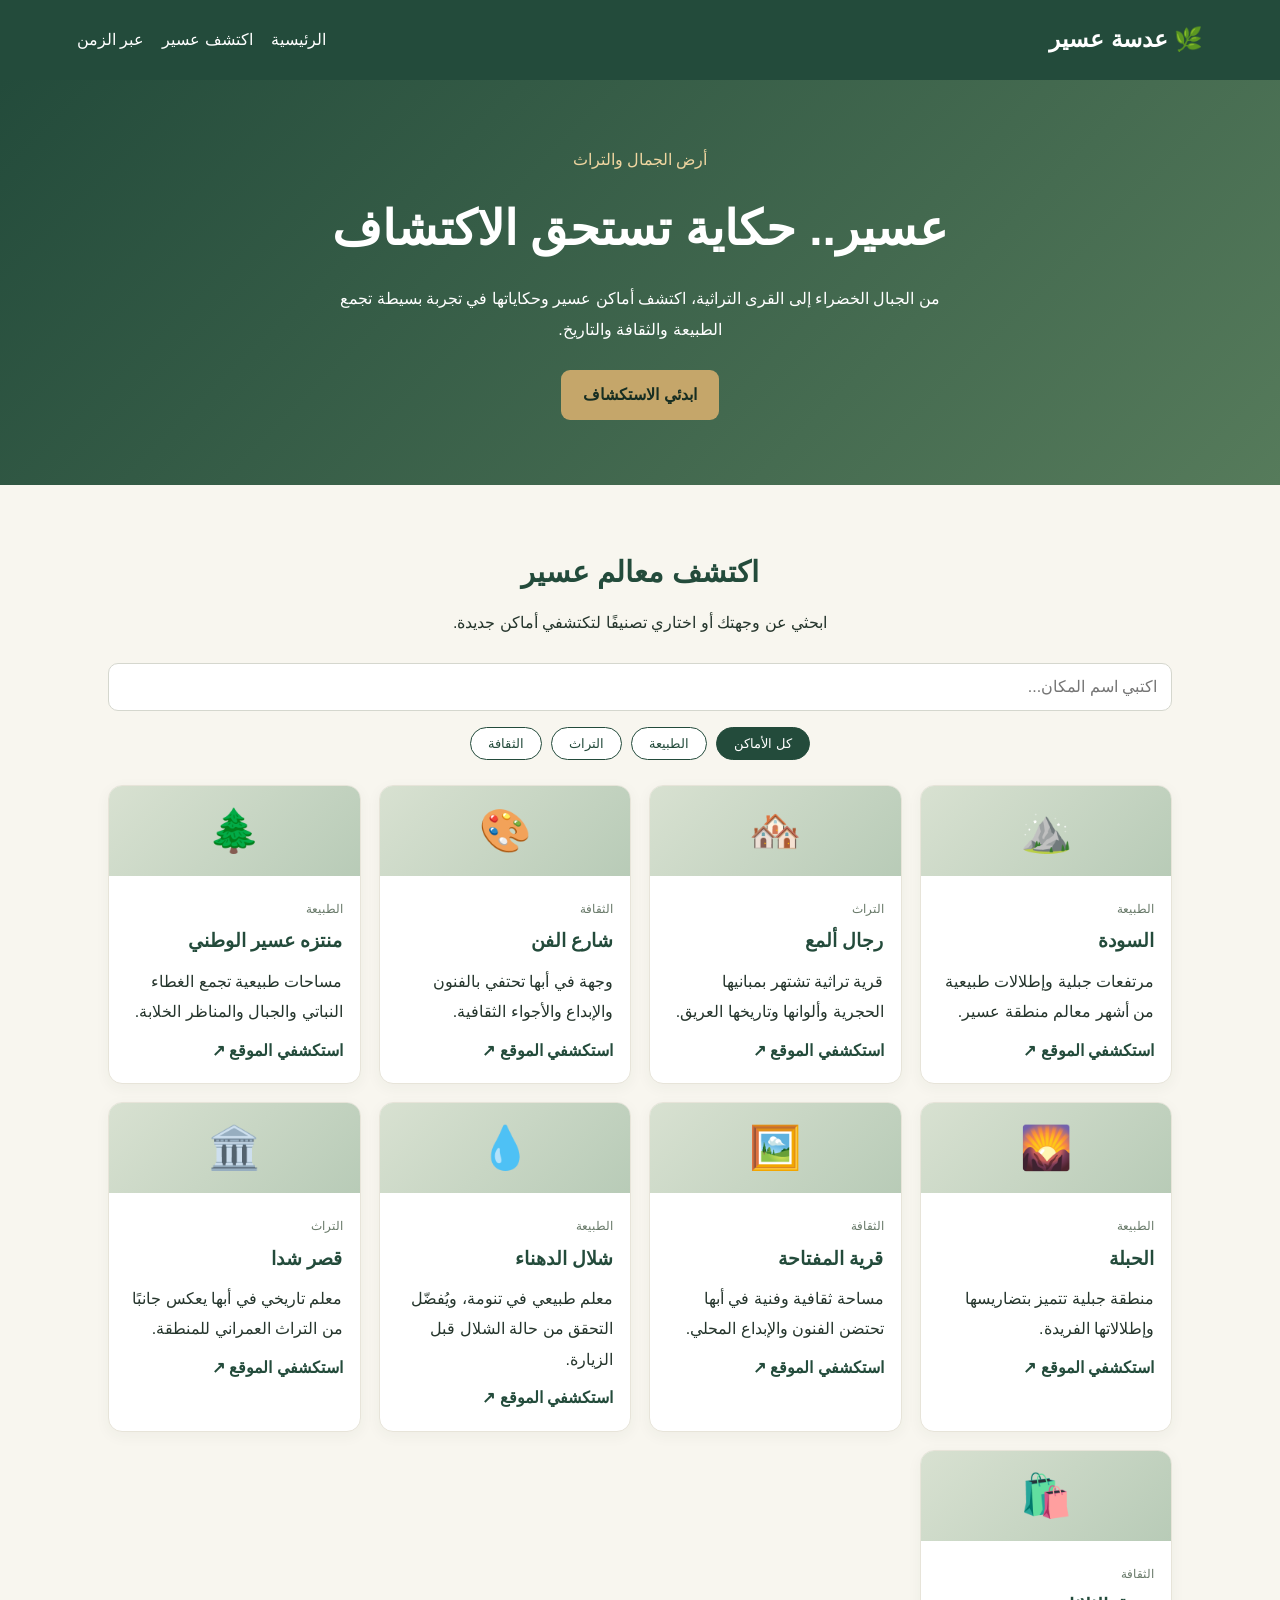
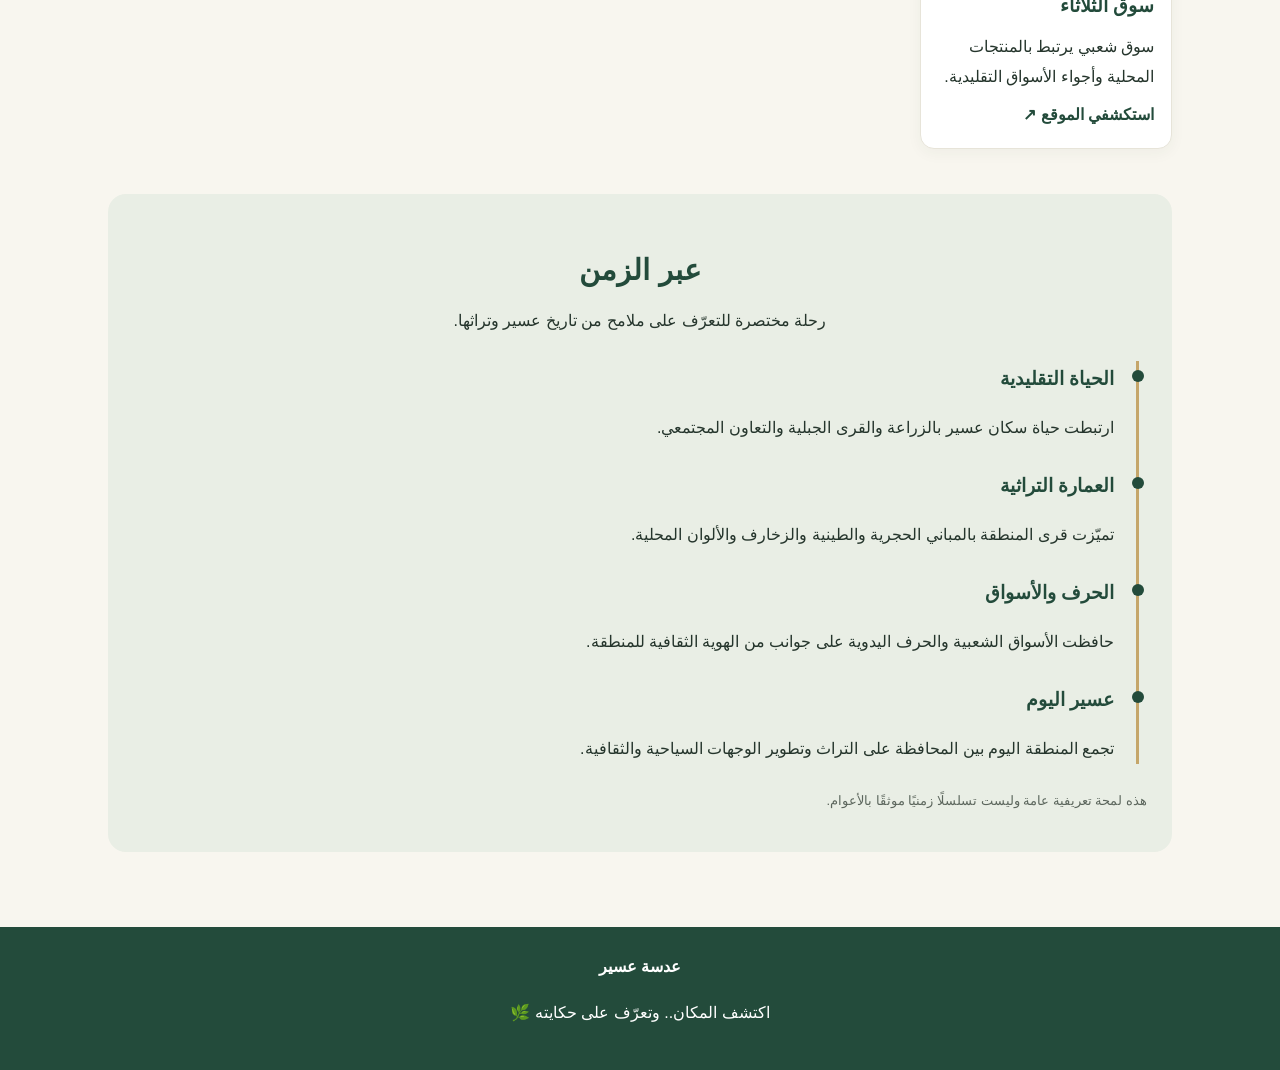
==== commit 83262b17: "Update index.html" ====
--- a/index.html
+++ b/index.html
@@ -1,67 +1,214 @@
+
 <!DOCTYPE html>
 <html lang="ar" dir="rtl">
 <head>
-  <meta charset="UTF-8">
-  <meta name="viewport" content="width=device-width, initial-scale=1">
-  <meta name="theme-color" content="#24123d">
-  <title>عدسة عسير | ASIR LENS</title>
-  <link rel="stylesheet" href="style.css">
+<meta charset="UTF-8">
+<meta name="viewport" content="width=device-width, initial-scale=1">
+<title>عدسة عسير | اكتشف حكاية المكان</title>
+<style>
+:root{--green:#234b3b;--gold:#c5a66a;--cream:#f8f6ef;--ink:#25352c}
+*{box-sizing:border-box}
+html{scroll-behavior:smooth}
+body{margin:0;font-family:Tahoma,Arial,sans-serif;background:var(--cream);color:var(--ink);line-height:1.9}
+header{background:var(--green);color:white;padding:18px 6%;display:flex;align-items:center;justify-content:space-between;gap:16px;flex-wrap:wrap}
+.logo{font-size:23px;font-weight:bold}
+nav{display:flex;gap:18px;flex-wrap:wrap}
+nav a{color:white;text-decoration:none}
+.hero{padding:65px 20px;text-align:center;color:white;background:linear-gradient(135deg,#234b3b,#567b5b)}
+.hero .tag{color:#f0d6a1}
+.hero h1{font-size:clamp(30px,5vw,48px);margin:8px 0}
+.hero p{max-width:650px;margin:10px auto 25px}
+.btn{display:inline-block;background:var(--gold);color:#172e22;padding:10px 22px;border-radius:9px;text-decoration:none;font-weight:bold;border:0;cursor:pointer}
+main{max-width:1100px;margin:auto;padding:35px 18px}
+.section-title{text-align:center;margin-bottom:8px;color:var(--green);font-size:29px}
+.subtitle{text-align:center;margin:0 auto 25px;max-width:700px}
+.search{width:100%;padding:14px;border:1px solid #d5d7ce;border-radius:10px;font-size:16px;background:white;margin-bottom:16px}
+.filters{display:flex;justify-content:center;gap:9px;flex-wrap:wrap;margin-bottom:25px}
+.filters button{padding:8px 17px;border:1px solid var(--green);border-radius:25px;background:white;color:var(--green);cursor:pointer}
+.filters button.active,.filters button:hover{background:var(--green);color:white}
+.grid{display:grid;grid-template-columns:repeat(auto-fit,minmax(230px,1fr));gap:18px}
+.card{background:white;border:1px solid #e7e4d9;border-radius:14px;overflow:hidden;box-shadow:0 4px 15px #203c2a0c}
+.card-top{height:90px;background:linear-gradient(135deg,#d8e1d1,#b8cbb7);display:flex;align-items:center;justify-content:center;font-size:42px}
+.card-content{padding:17px}
+.card h3{color:var(--green);margin:0 0 5px}
+.category{font-size:12px;color:#687969}
+.card p{margin:8px 0}
+.card .more{color:var(--green);font-weight:bold;text-decoration:none}
+.empty{text-align:center;display:none;padding:20px}
+.history{background:#e9eee5;border-radius:18px;padding:25px;margin-top:45px}
+.timeline{border-right:3px solid var(--gold);padding-right:22px;margin:25px 8px}
+.event{position:relative;margin:0 0 25px}
+.event:before{content:"";position:absolute;right:-30px;top:9px;width:12px;height:12px;border-radius:50%;background:var(--green)}
+.event h3{margin:0;color:var(--green)}
+.note{font-size:13px;color:#5c665d}
+footer{text-align:center;padding:25px;background:var(--green);color:white;margin-top:40px}
+@media(max-width:600px){header{justify-content:center}nav{justify-content:center;gap:12px}.hero{padding:45px 18px}}
+</style>
 </head>
 <body>
-<header class="site-header">
-  <a class="brand" href="index.html"><span class="brand-mark">◈</span><span>عدسة عسير<small>ASIR LENS</small></span></a>
-  <button class="menu-toggle" aria-label="فتح القائمة" onclick="document.querySelector('.nav-links').classList.toggle('open')">☰</button>
-  <nav class="nav-links">
-    <a href="index.html" class="active">الرئيسية</a>
-    <a href="discover.html">اكتشف عسير</a>
-    <a href="lens.html">العدسة الذكية</a>
-    <a href="time.html">عبر الزمن</a>
-    <a href="planner.html">خطط يومك</a>
+<header>
+  <div class="logo">🌿 عدسة عسير</div>
+  <nav>
+    <a href="#home">الرئيسية</a>
+    <a href="#places">اكتشف عسير</a>
+    <a href="#history">عبر الزمن</a>
   </nav>
 </header>
 
+<section class="hero" id="home">
+  <div class="tag">أرض الجمال والتراث</div>
+  <h1>عسير.. حكاية تستحق الاكتشاف</h1>
+  <p>من الجبال الخضراء إلى القرى التراثية، اكتشف أماكن عسير وحكاياتها في تجربة بسيطة تجمع الطبيعة والثقافة والتاريخ.</p>
+  <a class="btn" href="#places">ابدئي الاستكشاف</a>
+</section>
+
 <main>
-  <section class="hero">
-    <div class="hero-content">
-      <p class="eyebrow">اكتشف الجنوب بطريقة مختلفة</p>
-      <h1>عسير.. حكاية<br><span>تستحق الاكتشاف</span></h1>
-      <p class="hero-copy">رحلتك تبدأ من هنا؛ اكتشف الأماكن، تعرّف على الحكايات، وخطّط يومك في عسير من تجربة رقمية واحدة.</p>
-      <div class="hero-actions">
-        <a class="btn btn-primary" href="discover.html">ابدأ الاستكشاف <span>←</span></a>
-        <a class="btn btn-ghost" href="#features">اكتشف المزايا</a>
-      </div>
-      <div class="hero-note"><span class="pulse"></span> بوابتك الرقمية لاستكشاف عسير</div>
+  <section id="places">
+    <h2 class="section-title">اكتشف معالم عسير</h2>
+    <p class="subtitle">ابحثي عن وجهتك أو اختاري تصنيفًا لتكتشفي أماكن جديدة.</p>
+
+    <input id="search" class="search" type="search" placeholder="اكتبي اسم المكان..." aria-label="ابحثي عن مكان">
+
+    <div class="filters">
+      <button class="active" data-filter="all">كل الأماكن</button>
+      <button data-filter="nature">الطبيعة</button>
+      <button data-filter="heritage">التراث</button>
+      <button data-filter="culture">الثقافة</button>
     </div>
-    <div class="hero-art" aria-label="رسم زخرفي مستوحى من جبال عسير">
-      <div class="sun"></div><div class="mountain mountain-back"></div><div class="mountain mountain-front"></div>
-      <div class="art-label"><span>18°</span><small>روح الجبال<br>وسحر الطبيعة</small></div>
-      <div class="art-orbit"></div>
+
+    <div class="grid" id="placesGrid">
+      <article class="card" data-category="nature">
+        <div class="card-top">⛰️</div><div class="card-content">
+        <span class="category">الطبيعة</span><h3>السودة</h3>
+        <p>مرتفعات جبلية وإطلالات طبيعية من أشهر معالم منطقة عسير.</p>
+        <a class="more" target="_blank" rel="noopener" href="https://www.google.com/maps/search/?api=1&query=السودة+عسير">استكشفي الموقع ↗</a>
+        </div>
+      </article>
+
+      <article class="card" data-category="heritage">
+        <div class="card-top">🏘️</div><div class="card-content">
+        <span class="category">التراث</span><h3>رجال ألمع</h3>
+        <p>قرية تراثية تشتهر بمبانيها الحجرية وألوانها وتاريخها العريق.</p>
+        <a class="more" target="_blank" rel="noopener" href="https://www.google.com/maps/search/?api=1&query=قرية+رجال+ألمع">استكشفي الموقع ↗</a>
+        </div>
+      </article>
+
+      <article class="card" data-category="culture">
+        <div class="card-top">🎨</div><div class="card-content">
+        <span class="category">الثقافة</span><h3>شارع الفن</h3>
+        <p>وجهة في أبها تحتفي بالفنون والإبداع والأجواء الثقافية.</p>
+        <a class="more" target="_blank" rel="noopener" href="https://www.google.com/maps/search/?api=1&query=شارع+الفن+أبها">استكشفي الموقع ↗</a>
+        </div>
+      </article>
+
+      <article class="card" data-category="nature">
+        <div class="card-top">🌲</div><div class="card-content">
+        <span class="category">الطبيعة</span><h3>منتزه عسير الوطني</h3>
+        <p>مساحات طبيعية تجمع الغطاء النباتي والجبال والمناظر الخلابة.</p>
+        <a class="more" target="_blank" rel="noopener" href="https://www.google.com/maps/search/?api=1&query=منتزه+عسير+الوطني">استكشفي الموقع ↗</a>
+        </div>
+      </article>
+
+      <article class="card" data-category="nature">
+        <div class="card-top">🌄</div><div class="card-content">
+        <span class="category">الطبيعة</span><h3>الحبلة</h3>
+        <p>منطقة جبلية تتميز بتضاريسها وإطلالاتها الفريدة.</p>
+        <a class="more" target="_blank" rel="noopener" href="https://www.google.com/maps/search/?api=1&query=الحبلة+عسير">استكشفي الموقع ↗</a>
+        </div>
+      </article>
+
+      <article class="card" data-category="culture">
+        <div class="card-top">🖼️</div><div class="card-content">
+        <span class="category">الثقافة</span><h3>قرية المفتاحة</h3>
+        <p>مساحة ثقافية وفنية في أبها تحتضن الفنون والإبداع المحلي.</p>
+        <a class="more" target="_blank" rel="noopener" href="https://www.google.com/maps/search/?api=1&query=قرية+المفتاحة+أبها">استكشفي الموقع ↗</a>
+        </div>
+      </article>
+
+      <article class="card" data-category="nature">
+        <div class="card-top">💧</div><div class="card-content">
+        <span class="category">الطبيعة</span><h3>شلال الدهناء</h3>
+        <p>معلم طبيعي في تنومة، ويُفضّل التحقق من حالة الشلال قبل الزيارة.</p>
+        <a class="more" target="_blank" rel="noopener" href="https://www.google.com/maps/search/?api=1&query=شلال+الدهناء+تنومة">استكشفي الموقع ↗</a>
+        </div>
+      </article>
+
+      <article class="card" data-category="heritage">
+        <div class="card-top">🏛️</div><div class="card-content">
+        <span class="category">التراث</span><h3>قصر شدا</h3>
+        <p>معلم تاريخي في أبها يعكس جانبًا من التراث العمراني للمنطقة.</p>
+        <a class="more" target="_blank" rel="noopener" href="https://www.google.com/maps/search/?api=1&query=قصر+شدا+أبها">استكشفي الموقع ↗</a>
+        </div>
+      </article>
+
+      <article class="card" data-category="culture">
+        <div class="card-top">🛍️</div><div class="card-content">
+        <span class="category">الثقافة</span><h3>سوق الثلاثاء</h3>
+        <p>سوق شعبي يرتبط بالمنتجات المحلية وأجواء الأسواق التقليدية.</p>
+        <a class="more" target="_blank" rel="noopener" href="https://www.google.com/maps/search/?api=1&query=سوق+الثلاثاء+أبها">استكشفي الموقع ↗</a>
+        </div>
+      </article>
     </div>
+    <p class="empty" id="empty">ما لقينا مكانًا مطابقًا للبحث.</p>
   </section>
 
-  <section class="intro section-wrap">
-    <div><p class="eyebrow">أكثر من مجرد دليل</p><h2>خلّ عسير<br>تتكشف لك</h2></div>
-    <p>من مرتفعات أبها إلى ضباب تنومة، ومن أجواء خميس مشيط إلى سواحل ومحافظات المنطقة؛ اجمع أفكار رحلتك في مكان واحد وبأسلوب بسيط وواضح.</p>
-  </section>
-
-  <section id="features" class="section-wrap">
-    <div class="section-heading"><div><p class="eyebrow">كل شيء في مكان واحد</p><h2>وش ودك تكتشف اليوم؟</h2></div><span class="section-number">01 / المزايا</span></div>
-    <div class="feature-grid">
-      <a class="feature-card feature-large" href="discover.html"><span class="feature-icon">⌖</span><span class="card-index">01</span><h3>اكتشف ما حولك</h3><p>اختَر المحافظة ونوع الأجواء، وخذ أفكارًا لأماكن تستحق الزيارة.</p><span class="card-link">ابدأ الاستكشاف ↗</span></a>
-      <a class="feature-card" href="lens.html"><span class="feature-icon">◎</span><span class="card-index">02</span><h3>عدستك الذكية</h3><p>جهّز صورة لمعلم تريد التعرّف عليه، مع توضيح حالة خدمة التعرّف.</p><span class="card-link">جرّب العدسة ↗</span></a>
-      <a class="feature-card" href="time.html"><span class="feature-icon">◷</span><span class="card-index">03</span><h3>عبر الزمن</h3><p>استكشف فكرة مقارنة صور الأماكن بين الماضي والحاضر.</p><span class="card-link">شاهد الفكرة ↗</span></a>
-      <a class="feature-card" href="guide.html"><span class="feature-icon">✳</span><span class="card-index">04</span><h3>رفيق عسير الذكي</h3><p>اكتب احتياجك واحصل على اقتراحات أولية تساعدك في التخطيط.</p><span class="card-link">اسأل الرفيق ↗</span></a>
-      <a class="feature-card" href="planner.html"><span class="feature-icon">▦</span><span class="card-index">05</span><h3>خطّط يومك</h3><p>رتّب محطات يومك، مدة الزيارة، ووقت التنقل التقديري.</p><span class="card-link">خطّط الآن ↗</span></a>
-      <a class="feature-card" href="news.html"><span class="feature-icon">✦</span><span class="card-index">06</span><h3>وش جديد عسير؟</h3><p>مساحة لآخر الأخبار والفعاليات عند ربط مصدر موثوق ومحدّث.</p><span class="card-link">استكشف الجديد ↗</span></a>
+  <section class="history" id="history">
+    <h2 class="section-title">عبر الزمن</h2>
+    <p class="subtitle">رحلة مختصرة للتعرّف على ملامح من تاريخ عسير وتراثها.</p>
+    <div class="timeline">
+      <div class="event">
+        <h3>الحياة التقليدية</h3>
+        <p>ارتبطت حياة سكان عسير بالزراعة والقرى الجبلية والتعاون المجتمعي.</p>
+      </div>
+      <div class="event">
+        <h3>العمارة التراثية</h3>
+        <p>تميّزت قرى المنطقة بالمباني الحجرية والطينية والزخارف والألوان المحلية.</p>
+      </div>
+      <div class="event">
+        <h3>الحرف والأسواق</h3>
+        <p>حافظت الأسواق الشعبية والحرف اليدوية على جوانب من الهوية الثقافية للمنطقة.</p>
+      </div>
+      <div class="event">
+        <h3>عسير اليوم</h3>
+        <p>تجمع المنطقة اليوم بين المحافظة على التراث وتطوير الوجهات السياحية والثقافية.</p>
+      </div>
     </div>
-  </section>
-
-  <section class="closing section-wrap">
-    <div><p class="eyebrow">رحلتك تبدأ بخطوة</p><h2>كل زاوية في عسير<br>لها قصة.</h2><p>اكتشفها بطريقتك، وخطط لتجربة تناسب وقتك واهتماماتك.</p></div>
-    <a class="btn btn-light" href="planner.html">خطّط رحلتك الآن ↗</a>
+    <p class="note">هذه لمحة تعريفية عامة وليست تسلسلًا زمنيًا موثقًا بالأعوام.</p>
   </section>
 </main>
-<footer class="site-footer"><a class="brand" href="index.html"><span class="brand-mark">◈</span><span>عدسة عسير<small>ASIR LENS</small></span></a><p>تجربة رقمية للتعريف بجمال منطقة عسير.</p><span>© عدسة عسير</span></footer>
-<script src="script.js"></script>
+
+<footer>
+  <strong>عدسة عسير</strong>
+  <p>اكتشف المكان.. وتعرّف على حكايته 🌿</p>
+</footer>
+
+<script>
+const search = document.getElementById("search");
+const cards = Array.from(document.querySelectorAll(".card"));
+const buttons = Array.from(document.querySelectorAll("[data-filter]"));
+const empty = document.getElementById("empty");
+let category = "all";
+
+function updatePlaces() {
+  const term = search.value.trim().toLocaleLowerCase("ar");
+  let count = 0;
+  cards.forEach(card => {
+    const matchesName = card.innerText.toLocaleLowerCase("ar").includes(term);
+    const matchesCategory = category === "all" || card.dataset.category === category;
+    const visible = matchesName && matchesCategory;
+    card.hidden = !visible;
+    if (visible) count++;
+  });
+  empty.style.display = count ? "none" : "block";
+}
+buttons.forEach(button => {
+  button.addEventListener("click", () => {
+    category = button.dataset.filter;
+    buttons.forEach(item => item.classList.toggle("active", item === button));
+    updatePlaces();
+  });
+});
+search.addEventListener("input", updatePlaces);
+</script>
 </body>
-</html>+</html>
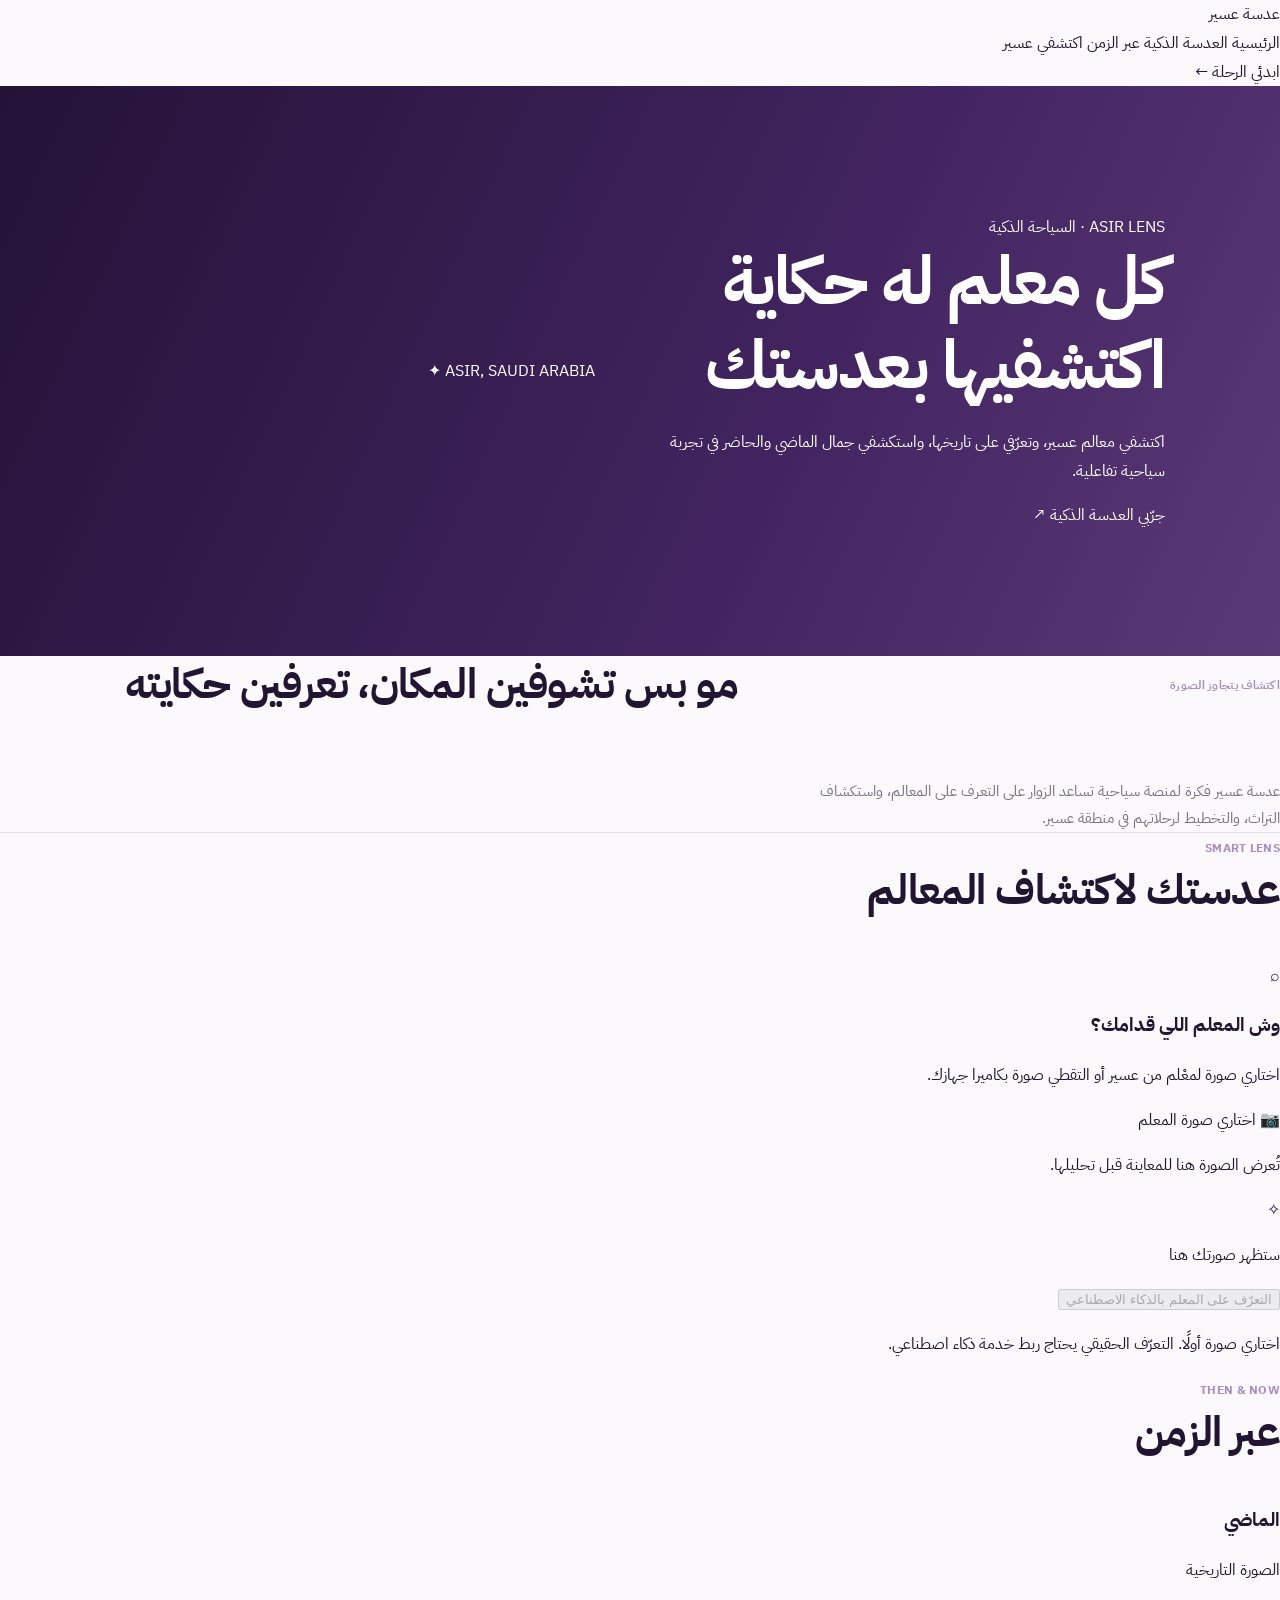
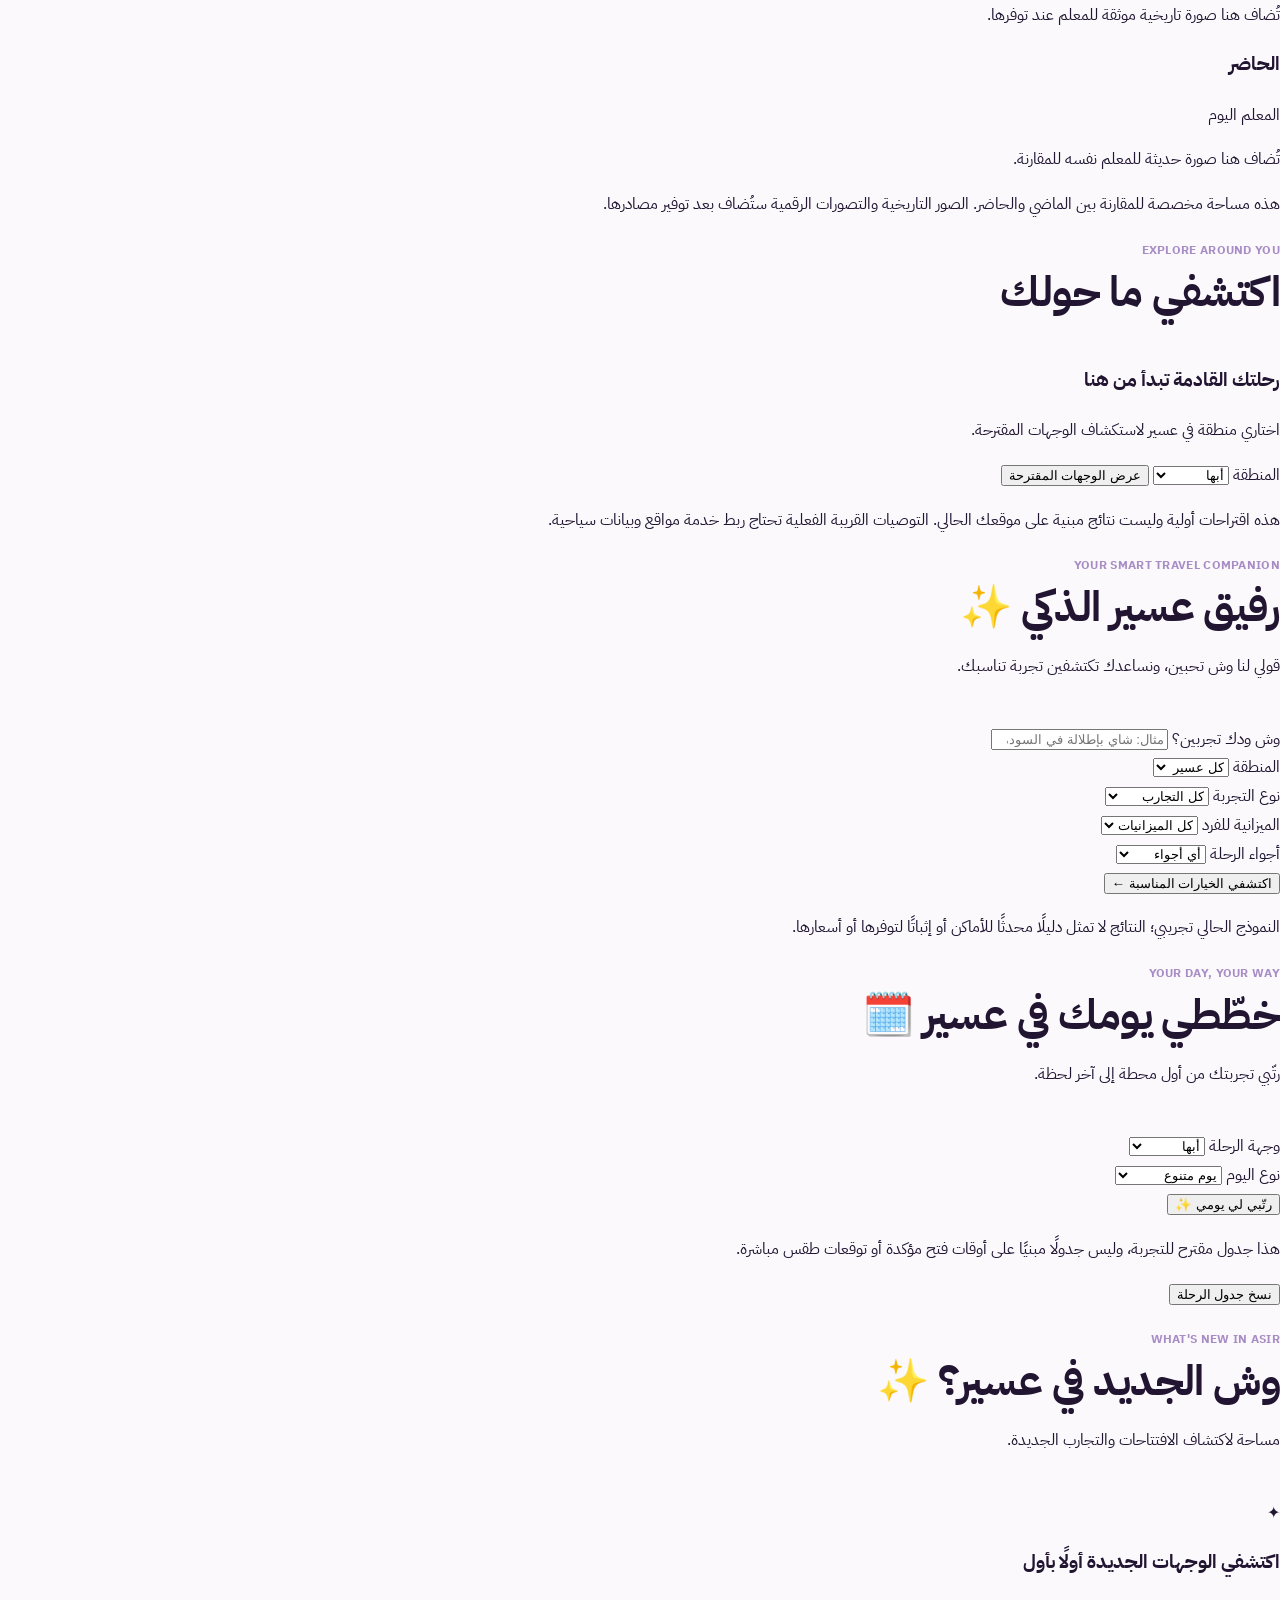
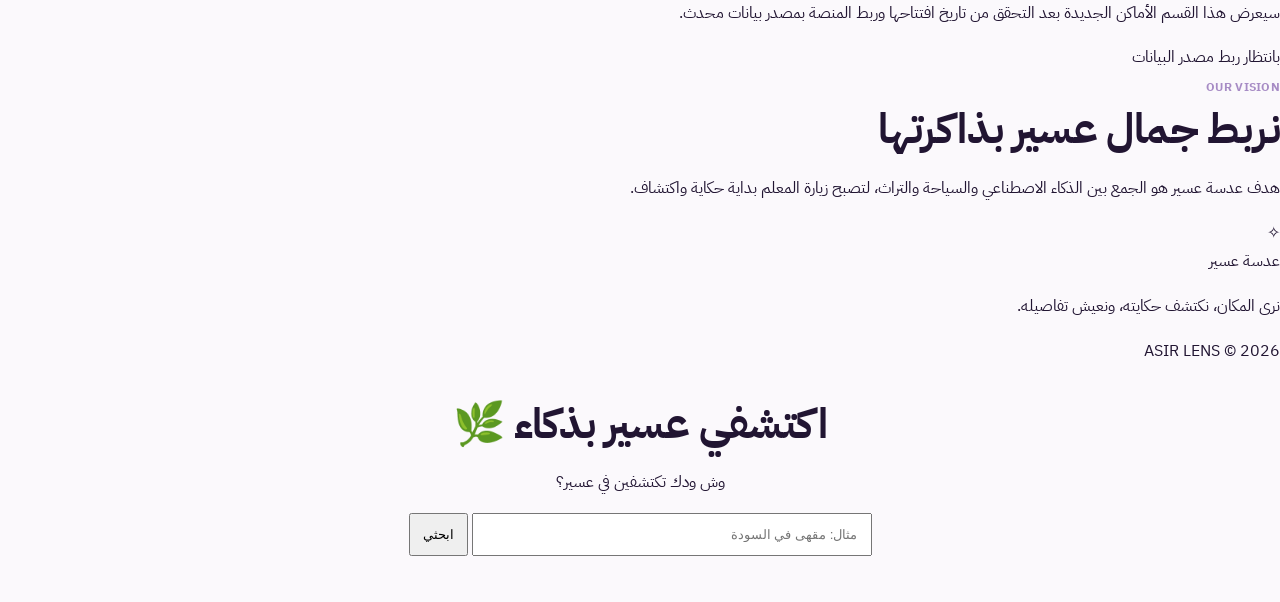
==== commit 15f25f0b: "Update index.html" ====
--- a/index.html
+++ b/index.html
@@ -2,213 +2,647 @@
 <!DOCTYPE html>
 <html lang="ar" dir="rtl">
 <head>
-<meta charset="UTF-8">
-<meta name="viewport" content="width=device-width, initial-scale=1">
-<title>عدسة عسير | اكتشف حكاية المكان</title>
-<style>
-:root{--green:#234b3b;--gold:#c5a66a;--cream:#f8f6ef;--ink:#25352c}
-*{box-sizing:border-box}
-html{scroll-behavior:smooth}
-body{margin:0;font-family:Tahoma,Arial,sans-serif;background:var(--cream);color:var(--ink);line-height:1.9}
-header{background:var(--green);color:white;padding:18px 6%;display:flex;align-items:center;justify-content:space-between;gap:16px;flex-wrap:wrap}
-.logo{font-size:23px;font-weight:bold}
-nav{display:flex;gap:18px;flex-wrap:wrap}
-nav a{color:white;text-decoration:none}
-.hero{padding:65px 20px;text-align:center;color:white;background:linear-gradient(135deg,#234b3b,#567b5b)}
-.hero .tag{color:#f0d6a1}
-.hero h1{font-size:clamp(30px,5vw,48px);margin:8px 0}
-.hero p{max-width:650px;margin:10px auto 25px}
-.btn{display:inline-block;background:var(--gold);color:#172e22;padding:10px 22px;border-radius:9px;text-decoration:none;font-weight:bold;border:0;cursor:pointer}
-main{max-width:1100px;margin:auto;padding:35px 18px}
-.section-title{text-align:center;margin-bottom:8px;color:var(--green);font-size:29px}
-.subtitle{text-align:center;margin:0 auto 25px;max-width:700px}
-.search{width:100%;padding:14px;border:1px solid #d5d7ce;border-radius:10px;font-size:16px;background:white;margin-bottom:16px}
-.filters{display:flex;justify-content:center;gap:9px;flex-wrap:wrap;margin-bottom:25px}
-.filters button{padding:8px 17px;border:1px solid var(--green);border-radius:25px;background:white;color:var(--green);cursor:pointer}
-.filters button.active,.filters button:hover{background:var(--green);color:white}
-.grid{display:grid;grid-template-columns:repeat(auto-fit,minmax(230px,1fr));gap:18px}
-.card{background:white;border:1px solid #e7e4d9;border-radius:14px;overflow:hidden;box-shadow:0 4px 15px #203c2a0c}
-.card-top{height:90px;background:linear-gradient(135deg,#d8e1d1,#b8cbb7);display:flex;align-items:center;justify-content:center;font-size:42px}
-.card-content{padding:17px}
-.card h3{color:var(--green);margin:0 0 5px}
-.category{font-size:12px;color:#687969}
-.card p{margin:8px 0}
-.card .more{color:var(--green);font-weight:bold;text-decoration:none}
-.empty{text-align:center;display:none;padding:20px}
-.history{background:#e9eee5;border-radius:18px;padding:25px;margin-top:45px}
-.timeline{border-right:3px solid var(--gold);padding-right:22px;margin:25px 8px}
-.event{position:relative;margin:0 0 25px}
-.event:before{content:"";position:absolute;right:-30px;top:9px;width:12px;height:12px;border-radius:50%;background:var(--green)}
-.event h3{margin:0;color:var(--green)}
-.note{font-size:13px;color:#5c665d}
-footer{text-align:center;padding:25px;background:var(--green);color:white;margin-top:40px}
-@media(max-width:600px){header{justify-content:center}nav{justify-content:center;gap:12px}.hero{padding:45px 18px}}
-</style>
+  <meta charset="UTF-8">
+  <meta name="viewport" content="width=device-width, initial-scale=1">
+  <title>عدسة عسير | ASIR LENS</title>
+  <link rel="stylesheet" href="style.css">
 </head>
 <body>
-<header>
-  <div class="logo">🌿 عدسة عسير</div>
+
+<header class="navbar">
+  <a class="logo" href="#home">عدسة عسير</a>
   <nav>
     <a href="#home">الرئيسية</a>
-    <a href="#places">اكتشف عسير</a>
-    <a href="#history">عبر الزمن</a>
+    <a href="#lens">العدسة الذكية</a>
+    <a href="#past">عبر الزمن</a>
+    <a href="#nearby">اكتشفي عسير</a>
   </nav>
+  <a class="nav-button" href="#lens">ابدئي الرحلة ←</a>
 </header>
 
 <section class="hero" id="home">
-  <div class="tag">أرض الجمال والتراث</div>
-  <h1>عسير.. حكاية تستحق الاكتشاف</h1>
-  <p>من الجبال الخضراء إلى القرى التراثية، اكتشف أماكن عسير وحكاياتها في تجربة بسيطة تجمع الطبيعة والثقافة والتاريخ.</p>
-  <a class="btn" href="#places">ابدئي الاستكشاف</a>
-</section>
-
-<main>
-  <section id="places">
-    <h2 class="section-title">اكتشف معالم عسير</h2>
-    <p class="subtitle">ابحثي عن وجهتك أو اختاري تصنيفًا لتكتشفي أماكن جديدة.</p>
-
-    <input id="search" class="search" type="search" placeholder="اكتبي اسم المكان..." aria-label="ابحثي عن مكان">
-
-    <div class="filters">
-      <button class="active" data-filter="all">كل الأماكن</button>
-      <button data-filter="nature">الطبيعة</button>
-      <button data-filter="heritage">التراث</button>
-      <button data-filter="culture">الثقافة</button>
-    </div>
-
-    <div class="grid" id="placesGrid">
-      <article class="card" data-category="nature">
-        <div class="card-top">⛰️</div><div class="card-content">
-        <span class="category">الطبيعة</span><h3>السودة</h3>
-        <p>مرتفعات جبلية وإطلالات طبيعية من أشهر معالم منطقة عسير.</p>
-        <a class="more" target="_blank" rel="noopener" href="https://www.google.com/maps/search/?api=1&query=السودة+عسير">استكشفي الموقع ↗</a>
-        </div>
-      </article>
-
-      <article class="card" data-category="heritage">
-        <div class="card-top">🏘️</div><div class="card-content">
-        <span class="category">التراث</span><h3>رجال ألمع</h3>
-        <p>قرية تراثية تشتهر بمبانيها الحجرية وألوانها وتاريخها العريق.</p>
-        <a class="more" target="_blank" rel="noopener" href="https://www.google.com/maps/search/?api=1&query=قرية+رجال+ألمع">استكشفي الموقع ↗</a>
-        </div>
-      </article>
-
-      <article class="card" data-category="culture">
-        <div class="card-top">🎨</div><div class="card-content">
-        <span class="category">الثقافة</span><h3>شارع الفن</h3>
-        <p>وجهة في أبها تحتفي بالفنون والإبداع والأجواء الثقافية.</p>
-        <a class="more" target="_blank" rel="noopener" href="https://www.google.com/maps/search/?api=1&query=شارع+الفن+أبها">استكشفي الموقع ↗</a>
-        </div>
-      </article>
-
-      <article class="card" data-category="nature">
-        <div class="card-top">🌲</div><div class="card-content">
-        <span class="category">الطبيعة</span><h3>منتزه عسير الوطني</h3>
-        <p>مساحات طبيعية تجمع الغطاء النباتي والجبال والمناظر الخلابة.</p>
-        <a class="more" target="_blank" rel="noopener" href="https://www.google.com/maps/search/?api=1&query=منتزه+عسير+الوطني">استكشفي الموقع ↗</a>
-        </div>
-      </article>
-
-      <article class="card" data-category="nature">
-        <div class="card-top">🌄</div><div class="card-content">
-        <span class="category">الطبيعة</span><h3>الحبلة</h3>
-        <p>منطقة جبلية تتميز بتضاريسها وإطلالاتها الفريدة.</p>
-        <a class="more" target="_blank" rel="noopener" href="https://www.google.com/maps/search/?api=1&query=الحبلة+عسير">استكشفي الموقع ↗</a>
-        </div>
-      </article>
-
-      <article class="card" data-category="culture">
-        <div class="card-top">🖼️</div><div class="card-content">
-        <span class="category">الثقافة</span><h3>قرية المفتاحة</h3>
-        <p>مساحة ثقافية وفنية في أبها تحتضن الفنون والإبداع المحلي.</p>
-        <a class="more" target="_blank" rel="noopener" href="https://www.google.com/maps/search/?api=1&query=قرية+المفتاحة+أبها">استكشفي الموقع ↗</a>
-        </div>
-      </article>
-
-      <article class="card" data-category="nature">
-        <div class="card-top">💧</div><div class="card-content">
-        <span class="category">الطبيعة</span><h3>شلال الدهناء</h3>
-        <p>معلم طبيعي في تنومة، ويُفضّل التحقق من حالة الشلال قبل الزيارة.</p>
-        <a class="more" target="_blank" rel="noopener" href="https://www.google.com/maps/search/?api=1&query=شلال+الدهناء+تنومة">استكشفي الموقع ↗</a>
-        </div>
-      </article>
-
-      <article class="card" data-category="heritage">
-        <div class="card-top">🏛️</div><div class="card-content">
-        <span class="category">التراث</span><h3>قصر شدا</h3>
-        <p>معلم تاريخي في أبها يعكس جانبًا من التراث العمراني للمنطقة.</p>
-        <a class="more" target="_blank" rel="noopener" href="https://www.google.com/maps/search/?api=1&query=قصر+شدا+أبها">استكشفي الموقع ↗</a>
-        </div>
-      </article>
-
-      <article class="card" data-category="culture">
-        <div class="card-top">🛍️</div><div class="card-content">
-        <span class="category">الثقافة</span><h3>سوق الثلاثاء</h3>
-        <p>سوق شعبي يرتبط بالمنتجات المحلية وأجواء الأسواق التقليدية.</p>
-        <a class="more" target="_blank" rel="noopener" href="https://www.google.com/maps/search/?api=1&query=سوق+الثلاثاء+أبها">استكشفي الموقع ↗</a>
-        </div>
-      </article>
-    </div>
-    <p class="empty" id="empty">ما لقينا مكانًا مطابقًا للبحث.</p>
-  </section>
-
-  <section class="history" id="history">
-    <h2 class="section-title">عبر الزمن</h2>
-    <p class="subtitle">رحلة مختصرة للتعرّف على ملامح من تاريخ عسير وتراثها.</p>
-    <div class="timeline">
-      <div class="event">
-        <h3>الحياة التقليدية</h3>
-        <p>ارتبطت حياة سكان عسير بالزراعة والقرى الجبلية والتعاون المجتمعي.</p>
+  <div class="hero-content">
+    <span class="tag">ASIR LENS · السياحة الذكية</span>
+    <h1>كل معلم له حكاية<br>اكتشفيها بعدستك</h1>
+    <p>اكتشفي معالم عسير، وتعرّفي على تاريخها، واستكشفي جمال الماضي والحاضر في تجربة سياحية تفاعلية.</p>
+    <a class="main-button" href="#lens">جرّبي العدسة الذكية ↗</a>
+  </div>
+  <div class="hero-label">ASIR, SAUDI ARABIA ✦</div>
+</section>
+
+<section class="intro">
+  <span class="eyebrow">اكتشاف يتجاوز الصورة</span>
+  <h2>مو بس تشوفين المكان، تعرفين حكايته</h2>
+  <p>عدسة عسير فكرة لمنصة سياحية تساعد الزوار على التعرف على المعالم، واستكشاف التراث، والتخطيط لرحلاتهم في منطقة عسير.</p>
+</section>
+
+<section class="tool-section" id="lens">
+  <div class="section-heading">
+    <div>
+      <span class="eyebrow">SMART LENS</span>
+      <h2>عدستك لاكتشاف المعالم</h2>
+    </div>
+  </div>
+
+  <div class="upload-panel">
+    <div class="upload-content">
+      <span class="lens-symbol">⌕</span>
+      <h3>وش المعلم اللي قدامك؟</h3>
+      <p>اختاري صورة لمعْلم من عسير أو التقطي صورة بكاميرا جهازك.</p>
+
+      <label class="main-button upload-button" for="placeImage">
+        📷 اختاري صورة المعلم
+      </label>
+      <input id="placeImage" type="file" accept="image/*" capture="environment" hidden>
+
+      <p class="small-note">تُعرض الصورة هنا للمعاينة قبل تحليلها.</p>
+    </div>
+
+    <div class="preview-area">
+      <img id="imagePreview" alt="معاينة صورة المعلم" hidden>
+      <div id="emptyPreview">
+        <span>✧</span>
+        <p>ستظهر صورتك هنا</p>
       </div>
-      <div class="event">
-        <h3>العمارة التراثية</h3>
-        <p>تميّزت قرى المنطقة بالمباني الحجرية والطينية والزخارف والألوان المحلية.</p>
+    </div>
+
+    <div class="analysis-area">
+      <button class="main-button" id="analyzeButton" disabled>
+        التعرّف على المعلم بالذكاء الاصطناعي
+      </button>
+      <p id="analysisStatus" role="status" aria-live="polite">
+        اختاري صورة أولًا. التعرّف الحقيقي يحتاج ربط خدمة ذكاء اصطناعي.
+      </p>
+    </div>
+  </div>
+</section>
+
+<section class="tool-section" id="past">
+  <div class="section-heading">
+    <div>
+      <span class="eyebrow">THEN & NOW</span>
+      <h2>عبر الزمن</h2>
+    </div>
+  </div>
+
+  <div class="history-panel">
+    <div>
+      <h3>الماضي</h3>
+      <div class="history-placeholder">الصورة التاريخية</div>
+      <p>تُضاف هنا صورة تاريخية موثقة للمعلم عند توفرها.</p>
+    </div>
+    <div>
+      <h3>الحاضر</h3>
+      <div class="history-placeholder current">المعلم اليوم</div>
+      <p>تُضاف هنا صورة حديثة للمعلم نفسه للمقارنة.</p>
+    </div>
+    <p class="full-note">
+      هذه مساحة مخصصة للمقارنة بين الماضي والحاضر.
+      الصور التاريخية والتصورات الرقمية ستُضاف بعد توفير مصادرها.
+    </p>
+  </div>
+</section>
+
+<section class="tool-section" id="nearby">
+  <div class="section-heading">
+    <div>
+      <span class="eyebrow">EXPLORE AROUND YOU</span>
+      <h2>اكتشفي ما حولك</h2>
+    </div>
+  </div>
+
+  <div class="nearby-panel">
+    <h3>رحلتك القادمة تبدأ من هنا</h3>
+    <p>اختاري منطقة في عسير لاستكشاف الوجهات المقترحة.</p>
+    <label for="region">المنطقة</label>
+    <select id="region">
+      <option value="abha">أبها</option>
+      <option value="rijal">رجال ألمع</option>
+      <option value="soudah">السودة</option>
+    </select>
+    <button class="main-button" id="exploreButton">عرض الوجهات المقترحة</button>
+    <div id="nearbyResults" aria-live="polite"></div>
+    <p class="small-note">
+      هذه اقتراحات أولية وليست نتائج مبنية على موقعك الحالي.
+      التوصيات القريبة الفعلية تحتاج ربط خدمة مواقع وبيانات سياحية.
+    </p>
+  </div>
+</section>
+
+<section class="tool-section" id="companion">
+  <div class="section-heading">
+    <div>
+      <span class="eyebrow">YOUR SMART TRAVEL COMPANION</span>
+      <h2>رفيق عسير الذكي ✨</h2>
+      <p>قولي لنا وش تحبين، ونساعدك تكتشفين تجربة تناسبك.</p>
+    </div>
+  </div>
+
+  <div class="companion-panel">
+    <label for="travelSearch">وش ودك تجربين؟</label>
+    <input id="travelSearch" type="search"
+      placeholder="مثال: شاي بإطلالة في السودة، مطعم إيطالي في أبها">
+
+    <div class="filter-grid">
+      <div>
+        <label for="travelArea">المنطقة</label>
+        <select id="travelArea">
+          <option value="all">كل عسير</option>
+          <option value="abha">أبها</option>
+          <option value="soudah">السودة</option>
+          <option value="rijal">رجال ألمع</option>
+        </select>
       </div>
-      <div class="event">
-        <h3>الحرف والأسواق</h3>
-        <p>حافظت الأسواق الشعبية والحرف اليدوية على جوانب من الهوية الثقافية للمنطقة.</p>
+
+      <div>
+        <label for="travelType">نوع التجربة</label>
+        <select id="travelType">
+          <option value="all">كل التجارب</option>
+          <option value="tea">شاي ومقاهٍ</option>
+          <option value="italian">مطاعم إيطالية</option>
+          <option value="nature">طبيعة وإطلالات</option>
+          <option value="heritage">تراث وثقافة</option>
+          <option value="family">أماكن عائلية</option>
+        </select>
       </div>
-      <div class="event">
-        <h3>عسير اليوم</h3>
-        <p>تجمع المنطقة اليوم بين المحافظة على التراث وتطوير الوجهات السياحية والثقافية.</p>
+
+      <div>
+        <label for="travelBudget">الميزانية للفرد</label>
+        <select id="travelBudget">
+          <option value="all">كل الميزانيات</option>
+          <option value="1">اقتصادية</option>
+          <option value="2">متوسطة</option>
+          <option value="3">مرتفعة</option>
+        </select>
       </div>
-    </div>
-    <p class="note">هذه لمحة تعريفية عامة وليست تسلسلًا زمنيًا موثقًا بالأعوام.</p>
-  </section>
-</main>
+
+      <div>
+        <label for="travelMood">أجواء الرحلة</label>
+        <select id="travelMood">
+          <option value="all">أي أجواء</option>
+          <option value="morning">صباحية</option>
+          <option value="sunset">وقت الغروب</option>
+          <option value="evening">مسائية</option>
+        </select>
+      </div>
+    </div>
+
+    <button class="main-button" id="searchTravel">
+      اكتشفي الخيارات المناسبة ←
+    </button>
+
+    <p class="small-note">
+      النموذج الحالي تجريبي؛ النتائج لا تمثل دليلًا محدثًا للأماكن
+      أو إثباتًا لتوفرها أو أسعارها.
+    </p>
+
+    <div id="travelResults" aria-live="polite"></div>
+  </div>
+</section>
+
+<section class="tool-section" id="dayPlanner">
+  <div class="section-heading">
+    <div>
+      <span class="eyebrow">YOUR DAY, YOUR WAY</span>
+      <h2>خطّطي يومك في عسير 🗓️</h2>
+      <p>رتّبي تجربتك من أول محطة إلى آخر لحظة.</p>
+    </div>
+  </div>
+
+  <div class="planner-panel">
+    <div class="filter-grid">
+      <div>
+        <label for="planArea">وجهة الرحلة</label>
+        <select id="planArea">
+          <option value="abha">أبها</option>
+          <option value="soudah">السودة</option>
+          <option value="rijal">رجال ألمع</option>
+        </select>
+      </div>
+      <div>
+        <label for="planStyle">نوع اليوم</label>
+        <select id="planStyle">
+          <option value="mixed">يوم متنوع</option>
+          <option value="nature">طبيعة واسترخاء</option>
+          <option value="heritage">تراث وثقافة</option>
+          <option value="family">يوم عائلي</option>
+        </select>
+      </div>
+    </div>
+
+    <button class="main-button" id="buildPlan">
+      رتّبي لي يومي ✨
+    </button>
+
+    <p class="small-note">
+      هذا جدول مقترح للتجربة، وليس جدولًا مبنيًا على أوقات فتح مؤكدة
+      أو توقعات طقس مباشرة.
+    </p>
+
+    <div id="planResults" aria-live="polite"></div>
+    <button class="secondary-button" id="copyPlan">
+      نسخ جدول الرحلة
+    </button>
+    <p id="copyStatus" role="status"></p>
+  </div>
+</section>
+
+<section class="tool-section" id="freshPlaces">
+  <div class="section-heading">
+    <div>
+      <span class="eyebrow">WHAT'S NEW IN ASIR</span>
+      <h2>وش الجديد في عسير؟ ✨</h2>
+      <p>مساحة لاكتشاف الافتتاحات والتجارب الجديدة.</p>
+    </div>
+  </div>
+
+  <div class="fresh-panel">
+    <div class="fresh-icon">✦</div>
+    <h3>اكتشفي الوجهات الجديدة أولًا بأول</h3>
+    <p>
+      سيعرض هذا القسم الأماكن الجديدة بعد التحقق من تاريخ افتتاحها
+      وربط المنصة بمصدر بيانات محدث.
+    </p>
+    <span class="demo-badge">بانتظار ربط مصدر البيانات</span>
+  </div>
+</section>
+
+<section class="smart-banner" id="idea">
+  <div>
+    <span class="eyebrow">OUR VISION</span>
+    <h2>نربط جمال عسير بذاكرتها</h2>
+    <p>هدف عدسة عسير هو الجمع بين الذكاء الاصطناعي والسياحة والتراث، لتصبح زيارة المعلم بداية حكاية واكتشاف.</p>
+  </div>
+  <span class="lens-icon">✧</span>
+</section>
 
 <footer>
-  <strong>عدسة عسير</strong>
-  <p>اكتشف المكان.. وتعرّف على حكايته 🌿</p>
+  <a class="logo" href="#home">عدسة عسير</a>
+  <p>نرى المكان، نكتشف حكايته، ونعيش تفاصيله.</p>
+  <span>ASIR LENS © 2026</span>
 </footer>
 
 <script>
-const search = document.getElementById("search");
-const cards = Array.from(document.querySelectorAll(".card"));
-const buttons = Array.from(document.querySelectorAll("[data-filter]"));
-const empty = document.getElementById("empty");
-let category = "all";
-
-function updatePlaces() {
-  const term = search.value.trim().toLocaleLowerCase("ar");
-  let count = 0;
-  cards.forEach(card => {
-    const matchesName = card.innerText.toLocaleLowerCase("ar").includes(term);
-    const matchesCategory = category === "all" || card.dataset.category === category;
-    const visible = matchesName && matchesCategory;
-    card.hidden = !visible;
-    if (visible) count++;
-  });
-  empty.style.display = count ? "none" : "block";
-}
-buttons.forEach(button => {
-  button.addEventListener("click", () => {
-    category = button.dataset.filter;
-    buttons.forEach(item => item.classList.toggle("active", item === button));
-    updatePlaces();
+const imageInput = document.getElementById("placeImage");
+const imagePreview = document.getElementById("imagePreview");
+const emptyPreview = document.getElementById("emptyPreview");
+const analyzeButton = document.getElementById("analyzeButton");
+const analysisStatus = document.getElementById("analysisStatus");
+
+let previewUrl = null;
+
+imageInput.addEventListener("change", () => {
+  const file = imageInput.files[0];
+
+  if (previewUrl) {
+    URL.revokeObjectURL(previewUrl);
+    previewUrl = null;
+  }
+
+  if (!file) return;
+
+  if (!file.type.startsWith("image/")) {
+    analysisStatus.textContent = "اختاري ملف صورة صالحًا.";
+    imageInput.value = "";
+    return;
+  }
+
+  previewUrl = URL.createObjectURL(file);
+  imagePreview.src = previewUrl;
+  imagePreview.hidden = false;
+  emptyPreview.hidden = true;
+  analyzeButton.disabled = false;
+
+  analysisStatus.textContent =
+    "تم اختيار الصورة. المعاينة جاهزة؛ لم يتم التعرف على المعلم بعد.";
+});
+
+analyzeButton.addEventListener("click", () => {
+  analysisStatus.textContent =
+    "خدمة التعرف بالذكاء الاصطناعي لم تُربط بعد. الخطوة التالية هي توصيل خدمة تحليل الصور حتى تظهر نتيجة حقيقية.";
+});
+
+const destinations = {
+  abha: [
+    ["قرية المفتاحة", "وجهة فنية وثقافية في أبها"],
+    ["قصر شدا", "معلم تراثي في مدينة أبها"]
+  ],
+  rijal: [
+    ["قرية رجال ألمع", "قرية تراثية تشتهر بعمارتها الحجرية"],
+    ["متحف رجال ألمع", "وجهة للتعرف على تراث المنطقة"]
+  ],
+  soudah: [
+    ["السودة", "منطقة جبلية ذات طبيعة مرتفعة"],
+    ["مرتفعات عسير", "مناظر طبيعية وتجارب في الهواء الطلق"]
+  ]
+};
+
+document.getElementById("exploreButton").addEventListener("click", () => {
+  const region = document.getElementById("region").value;
+  const results = document.getElementById("nearbyResults");
+  results.replaceChildren();
+
+  destinations[region].forEach(([name, description]) => {
+    const card = document.createElement("article");
+    card.className = "suggestion-card";
+
+    const title = document.createElement("h4");
+    title.textContent = name;
+
+    const detail = document.createElement("p");
+    detail.textContent = description;
+
+    card.append(title, detail);
+    results.append(card);
   });
 });
-search.addEventListener("input", updatePlaces);
+  
+const demoExperiences = [
+  {
+    name: "تجربة شاي بإطلالة جبلية",
+    area: "soudah",
+    areaName: "السودة",
+    type: "tea",
+    typeName: "شاي ومقاهٍ",
+    budget: "1",
+    mood: ["morning", "sunset"],
+    description: "مثال تجريبي لتجربة شاي مع إطلالة على الجبال.",
+    bestTime: "الصباح أو الغروب حسب الطقس وساعات المكان",
+    tags: "شاي إطلالة جبال طبيعة"
+  },
+  {
+    name: "تجربة مطعم إيطالي",
+    area: "abha",
+    areaName: "أبها",
+    type: "italian",
+    typeName: "مطاعم إيطالية",
+    budget: "2",
+    mood: ["evening"],
+    description: "مثال تجريبي لوجبة إيطالية ضمن رحلة في أبها.",
+    bestTime: "المساء، بعد التأكد من ساعات العمل",
+    tags: "إيطالي بيتزا باستا مطعم"
+  },
+  {
+    name: "جولة بين المرتفعات",
+    area: "soudah",
+    areaName: "السودة",
+    type: "nature",
+    typeName: "طبيعة وإطلالات",
+    budget: "1",
+    mood: ["morning", "sunset"],
+    description: "مثال لمسار طبيعي مع وقت للتصوير والاستمتاع بالمناظر.",
+    bestTime: "الصباح أو قبل الغروب مع مراعاة الطقس",
+    tags: "جبال مشي طبيعة تصوير"
+  },
+  {
+    name: "جولة في قرية رجال ألمع التراثية",
+    area: "rijal",
+    areaName: "رجال ألمع",
+    type: "heritage",
+    typeName: "تراث وثقافة",
+    budget: "2",
+    mood: ["morning"],
+    description: "اقتراح تجريبي لاستكشاف العمارة والتراث المحلي.",
+    bestTime: "نهارًا، بعد التحقق من أوقات الزيارة",
+    tags: "تراث تاريخ قرية ثقافة"
+  },
+  {
+    name: "نزهة عائلية في الطبيعة",
+    area: "abha",
+    areaName: "أبها",
+    type: "family",
+    typeName: "أماكن عائلية",
+    budget: "1",
+    mood: ["morning", "sunset"],
+    description: "فكرة تجريبية لنشاط عائلي في الهواء الطلق.",
+    bestTime: "حسب الطقس والموقع المختار",
+    tags: "عائلة أطفال نزهة طبيعة"
+  }
+];
+
+const areaNames = {
+  abha: "أبها",
+  soudah: "السودة",
+  rijal: "رجال ألمع"
+};
+
+function addTextElement(parent, tag, text, className) {
+  const element = document.createElement(tag);
+  element.textContent = text;
+  if (className) element.className = className;
+  parent.appendChild(element);
+  return element;
+}
+
+document.getElementById("searchTravel").addEventListener("click", () => {
+  const query = document.getElementById("travelSearch").value
+    .trim()
+    .toLowerCase();
+
+  const area = document.getElementById("travelArea").value;
+  const type = document.getElementById("travelType").value;
+  const budget = document.getElementById("travelBudget").value;
+  const mood = document.getElementById("travelMood").value;
+  const results = document.getElementById("travelResults");
+
+  results.replaceChildren();
+
+  const matches = demoExperiences.filter(place => {
+    const searchableText = [
+      place.name,
+      place.areaName,
+      place.typeName,
+      place.description,
+      place.tags
+    ].join(" ").toLowerCase();
+
+    const words = query.split(/\s+/).filter(Boolean);
+    const matchesQuery = words.every(word => searchableText.includes(word));
+    const matchesArea = area === "all" || place.area === area;
+    const matchesType = type === "all" || place.type === type;
+    const matchesBudget = budget === "all" || place.budget === budget;
+    const matchesMood = mood === "all" || place.mood.includes(mood);
+
+    return matchesQuery && matchesArea &&
+      matchesType && matchesBudget && matchesMood;
+  });
+
+  if (matches.length === 0) {
+    addTextElement(
+      results, "p",
+      "ما لقينا نتيجة ضمن الأمثلة التجريبية. جرّبي تغيير خيارات البحث."
+    );
+    return;
+  }
+
+  matches.forEach(place => {
+    const card = document.createElement("article");
+    card.className = "travel-result";
+
+    addTextElement(card, "h3", place.name);
+    addTextElement(card, "p", place.description);
+    addTextElement(card, "p", "أفضل وقت مقترح: " + place.bestTime);
+
+    const meta = document.createElement("div");
+    meta.className = "result-meta";
+
+    addTextElement(meta, "span", place.areaName);
+    addTextElement(meta, "span", place.typeName);
+    addTextElement(meta, "span", "مثال تجريبي");
+    card.appendChild(meta);
+
+    results.appendChild(card);
+  });
+});
+
+const samplePlans = {
+  abha: {
+    mixed: [
+      ["9:00 ص", "بداية اليوم", "إفطار واستكشاف وسط أبها."],
+      ["11:00 ص", "محطة ثقافية", "زيارة وجهة ثقافية بعد التحقق من مواعيدها."],
+      ["4:30 م", "وقت الطبيعة", "اختيار إطلالة مناسبة للتصوير."],
+      ["7:00 م", "ختام الرحلة", "عشاء في مكان تختارينه."]
+    ],
+    nature: [
+      ["9:00 ص", "انطلاقة هادئة", "إفطار ثم الاستعداد لجولة طبيعية."],
+      ["11:00 ص", "استكشاف المناظر", "اختيار موقع طبيعي مناسب للطقس."],
+      ["4:30 م", "جلسة إطلالة", "وقت للراحة والتصوير."]
+    ],
+    heritage: [
+      ["9:00 ص", "بداية ثقافية", "التعرف على تاريخ أبها."],
+      ["11:00 ص", "استكشاف التراث", "زيارة معلم ثقافي بعد التحقق من فتحه."],
+      ["4:00 م", "جولة ختامية", "استكشاف الأسواق أو المواقع التراثية المتاحة."]
+    ],
+    family: [
+      ["9:00 ص", "بداية عائلية", "إفطار وتجهيز احتياجات الأسرة."],
+      ["11:00 ص", "نشاط عائلي", "اختيار وجهة مناسبة لجميع أفراد الأسرة."],
+      ["4:30 م", "وقت مفتوح", "نزهة خفيفة وفق الطقس."]
+    ]
+  },
+  soudah: {
+    mixed: [
+      ["9:00 ص", "هواء الجبال", "بدء اليوم بجولة طبيعية مناسبة للطقس."],
+      ["11:00 ص", "استراحة شاي", "اختيار مقهى متاح بعد التأكد من ساعات عمله."],
+      ["4:30 م", "مشهد الغروب", "اختيار نقطة مشاهدة آمنة ومتاحة."]
+    ],
+    nature: [
+      ["8:30 ص", "بداية المسار", "جولة في الطبيعة حسب حالة الطقس."],
+      ["11:00 ص", "استراحة", "مشروب دافئ ووقت للراحة."],
+      ["4:30 م", "وقت التصوير", "إطلالة جبلية مناسبة إن كانت الظروف آمنة."]
+    ],
+    heritage: [
+      ["9:00 ص", "اكتشاف المنطقة", "التعرف على ثقافة عسير."],
+      ["11:00 ص", "تجربة محلية", "اختيار نشاط ثقافي متاح."],
+      ["4:00 م", "ختام هادئ", "استراحة قبل العودة."]
+    ],
+    family: [
+      ["9:00 ص", "انطلاق الأسرة", "التأكد من الطقس وتجهيز الاحتياجات."],
+      ["11:00 ص", "نزهة مناسبة", "اختيار مكان متاح وآمن للعائلة."],
+      ["4:00 م", "استراحة", "وقت للراحة قبل العودة."]
+    ]
+  },
+  rijal: {
+    mixed: [
+      ["9:00 ص", "بداية الرحلة", "الانطلاق بعد التأكد من أوقات الوجهات."],
+      ["11:00 ص", "اكتشاف التراث", "جولة في قرية رجال ألمع إذا كانت الزيارة متاحة."],
+      ["2:00 م", "استراحة", "اختيار مكان مناسب لتناول الطعام."],
+      ["4:00 م", "ختام ثقافي", "وقت للتصوير والتعرف على العمارة المحلية."]
+    ],
+    nature: [
+      ["9:00 ص", "استكشاف الطبيعة", "اختيار مسار مناسب للظروف الجوية."],
+      ["11:00 ص", "استراحة", "وقت للراحة والتصوير."],
+      ["3:30 م", "جولة خفيفة", "استكشاف موقع متاح قبل العودة."]
+    ],
+    heritage: [
+      ["9:00 ص", "بداية تراثية", "التعرف على تاريخ المنطقة."],
+      ["11:00 ص", "جولة ثقافية", "زيارة معلم تراثي بعد التحقق من مواعيده."],
+      ["2:00 م", "استراحة محلية", "وقت لتناول الطعام."],
+      ["3:30 م", "العمارة والحكايات", "استكشاف التفاصيل التراثية."]
+    ],
+    family: [
+      ["9:00 ص", "بداية عائلية", "التجهيز والانطلاق."],
+      ["11:00 ص", "اكتشاف التراث", "زيارة مناسبة للأسرة إذا كانت متاحة."],
+      ["2:00 م", "وقت الراحة", "وجبة واستراحة قبل العودة."]
+    ]
+  }
+};
+
+let currentPlanText = "";
+
+document.getElementById("buildPlan").addEventListener("click", () => {
+  const area = document.getElementById("planArea").value;
+  const style = document.getElementById("planStyle").value;
+  const results = document.getElementById("planResults");
+
+  results.replaceChildren();
+
+  const plan = samplePlans[area][style];
+
+  currentPlanText = "خطة يوم في " + areaNames[area] + "\n\n";
+
+  plan.forEach(([time, title, description]) => {
+    const stop = document.createElement("article");
+    stop.className = "plan-stop";
+
+    addTextElement(stop, "div", time, "plan-time");
+
+    const details = document.createElement("div");
+    addTextElement(details, "h3", title);
+    addTextElement(details, "p", description);
+    stop.appendChild(details);
+
+    results.appendChild(stop);
+    currentPlanText += time + " — " + title + "\n" +
+      description + "\n\n";
+  });
+
+  document.getElementById("copyStatus").textContent =
+    "تم إعداد جدول تجريبي. راجعي ساعات العمل والمسافات قبل الرحلة.";
+});
+
+document.getElementById("copyPlan").addEventListener("click", async () => {
+  const status = document.getElementById("copyStatus");
+
+  if (!currentPlanText) {
+    status.textContent = "أنشئي جدول الرحلة أولًا.";
+    return;
+  }
+
+  try {
+    await navigator.clipboard.writeText(currentPlanText);
+    status.textContent = "تم نسخ جدول الرحلة.";
+  } catch {
+    status.textContent =
+      "تعذر النسخ التلقائي. حددي الجدول وانسخيه يدويًا.";
+  }
+});
+
+</script>
+<script>
+const ASIR_LENS_API = "https://lively-leaf-1907.galmudhi.workers.dev";
+</script>
+  <section id="asir-search" style="padding:30px;text-align:center">
+  <h2>اكتشفي عسير بذكاء 🌿</h2>
+  <p>وش ودك تكتشفين في عسير؟</p>
+  <input id="asir-query" placeholder="مثال: مقهى في السودة"
+    style="padding:12px;width:70%;max-width:400px">
+  <button onclick="searchAsir()" style="padding:12px">ابحثي</button>
+  <p id="asir-result"></p>
+</section>
+<script>
+async function searchAsir() {
+  const result = document.getElementById("asir-result");
+  result.textContent = "جاري الاتصال...";
+  try {
+    const response = await fetch(
+      "https://lively-leaf-1907.galmudhi.workers.dev"
+    );
+    const data = await response.json();
+    result.textContent = data.message;
+  } catch {
+    result.textContent = "تعذر الاتصال، حاولي مرة أخرى.";
+  }
+}
 </script>
 </body>
 </html>
--- a/style.css
+++ b/style.css
@@ -0,0 +1,8 @@
+@import url('https://fonts.googleapis.com/css2?family=IBM+Plex+Sans+Arabic:wght@400;500;600;700&display=swap');
+:root{--ink:#211532;--purple:#4e2d70;--purple2:#76539a;--lav:#eee7f5;--mint:#c9e7d9;--paper:#fbf9fc;--muted:#777083;--line:#e6deeb;--white:#fff}
+*{box-sizing:border-box}html{scroll-behavior:smooth}body{margin:0;background:var(--paper);color:var(--ink);font-family:"IBM Plex Sans Arabic",Tahoma,sans-serif;line-height:1.8}a{color:inherit;text-decoration:none}.site-header{height:82px;display:flex;align-items:center;justify-content:space-between;padding:0 7%;background:#fff;border-bottom:1px solid var(--line);position:sticky;top:0;z-index:20}.brand{display:flex;align-items:center;gap:10px;font-weight:700;font-size:17px;line-height:1.3}.brand small{display:block;direction:ltr;text-align:right;font-size:9px;letter-spacing:2px;color:var(--purple2);margin-top:4px}.brand-mark{display:grid;place-items:center;background:var(--purple);color:#fff;width:42px;height:42px;border-radius:14px;font-size:26px}.nav-links{display:flex;gap:25px;align-items:center;font-size:13px;color:#665b72}.nav-links a:hover,.nav-links .active{color:var(--purple);font-weight:700}.menu-toggle{display:none;border:0;background:transparent;font-size:24px;color:var(--purple)}
+.hero{min-height:570px;background:linear-gradient(115deg,#241237,#41245f 60%,#5a3977);color:#fff;padding:75px 9%;display:grid;grid-template-columns:1.05fr .95fr;gap:40px;align-items:center;overflow:hidden}.hero-content{max-width:560px}.eyebrow{text-transform:none;color:#a78cc5;font-weight:700;font-size:12px;letter-spacing:.3px;margin:0 0 13px}.hero h1{font-size:clamp(42px,5.2vw,69px);line-height:1.25;margin:0 0 20px;letter-spacing:-1.5px}.hero h1 span{color:#d2b8ec}.hero-copy{max-width:500px;color:#e0d6e9;font-size:15px}.hero-actions{display:flex;gap:12px;flex-wrap:wrap;margin:27px 0}.btn{display:inline-flex;align-items:center;justify-content:center;gap:15px;padding:12px 20px;border-radius:12px;font-weight:700;font-size:13px;transition:.2s}.btn:hover{transform:translateY(-2px)}.btn-primary{background:var(--mint);color:#1f3b30}.btn-ghost{border:1px solid #806b95;color:#fff}.btn-light{background:#fff;color:var(--purple)}.hero-note{font-size:11px;color:#d0c2df;display:flex;gap:9px;align-items:center}.pulse{width:7px;height:7px;background:#a6e0bf;border-radius:50%;box-shadow:0 0 0 5px #a6e0bf20}.hero-art{height:390px;position:relative;border:1px solid #ffffff20;border-radius:48% 48% 22px 22px;background:linear-gradient(160deg,#74528e,#3b2254 65%);overflow:hidden;box-shadow:0 25px 70px #140b2080}.sun{position:absolute;width:145px;height:145px;border-radius:50%;background:#d6c0e8;top:42px;left:26%;box-shadow:0 0 60px #d6c0e833}.mountain{position:absolute;bottom:-4px;width:0;height:0;border-left:220px solid transparent;border-right:220px solid transparent}.mountain-back{left:-15px;border-bottom:270px solid #9277a8;filter:drop-shadow(0 -2px #bda8cb)}.mountain-front{right:-85px;border-left-width:270px;border-right-width:270px;border-bottom:210px solid #2c193e}.art-orbit{position:absolute;inset:35px 22px 25px;border:1px solid #ffffff33;border-radius:50%;transform:rotate(-28deg)}.art-label{position:absolute;z-index:2;bottom:32px;right:28px;display:flex;align-items:center;gap:12px}.art-label span{font-size:33px;font-weight:700}.art-label small{font-size:11px;color:#e5d9ee;line-height:1.5}
+.section-wrap{padding:75px 9%}.intro{display:grid;grid-template-columns:.8fr 1.2fr;gap:50px;align-items:center;border-bottom:1px solid var(--line)}h2{font-size:clamp(28px,3.4vw,42px);line-height:1.35;margin:0 0 15px;letter-spacing:-.6px}.intro>p{max-width:620px;color:var(--muted);font-size:15px;margin:0}.section-heading{display:flex;align-items:end;justify-content:space-between;margin-bottom:28px}.section-number{font-size:11px;color:#9a8da7}.feature-grid{display:grid;grid-template-columns:repeat(3,1fr);gap:16px}.feature-card{min-height:230px;background:#fff;border:1px solid var(--line);border-radius:18px;padding:25px;position:relative;transition:.22s;display:flex;flex-direction:column;align-items:flex-start}.feature-card:hover{border-color:#b7a0ce;box-shadow:0 14px 30px #36204c0b;transform:translateY(-4px)}.feature-icon{width:42px;height:42px;display:grid;place-items:center;background:var(--lav);border-radius:13px;color:var(--purple);font-size:23px}.card-index{position:absolute;left:23px;top:27px;font-size:11px;color:#b0a4bb}.feature-card h3{font-size:19px;margin:17px 0 4px}.feature-card p{font-size:12px;color:var(--muted);margin:0 0 18px}.card-link{font-size:12px;font-weight:700;color:var(--purple);margin-top:auto}.closing{margin:0 9% 70px;padding:42px 45px;border-radius:22px;background:var(--mint);display:flex;align-items:center;justify-content:space-between;gap:25px}.closing .eyebrow{color:#47745f}.closing h2{font-size:32px}.closing p:not(.eyebrow){color:#466353;font-size:13px}.site-footer{border-top:1px solid var(--line);padding:25px 9%;display:flex;align-items:center;justify-content:space-between;gap:20px;color:var(--muted);font-size:11px}.site-footer .brand{color:var(--ink)}.site-footer>p{margin:0}
+.page-hero{padding:55px 9% 42px;background:linear-gradient(115deg,#29183d,#51336d);color:#fff}.page-hero .eyebrow{color:#c4a8df}.page-hero h1{font-size:clamp(32px,4vw,48px);margin:0 0 10px}.page-hero p{max-width:700px;color:#e0d6e9;margin:0;font-size:14px}.content-wrap{max-width:1120px;margin:auto;padding:38px 24px 75px}.panel{background:#fff;border:1px solid var(--line);border-radius:18px;padding:25px;margin-bottom:18px}.panel h2,.panel h3{margin-top:0}.field-grid{display:grid;grid-template-columns:repeat(3,1fr);gap:15px}.field{display:flex;flex-direction:column;gap:7px;font-size:12px;font-weight:700}.field input,.field select,.field textarea,.search-input{width:100%;border:1px solid #ddd3e7;border-radius:10px;background:#fdfbfe;padding:12px 13px;font:inherit;color:var(--ink);outline:none}.field input:focus,.field select:focus,.field textarea:focus,.search-input:focus{border-color:var(--purple2);box-shadow:0 0 0 3px #76539a15}.action-btn{border:0;background:var(--purple);color:#fff;border-radius:10px;padding:12px 20px;font:inherit;font-weight:700;cursor:pointer;margin-top:18px}.action-btn:hover{background:#38204f}.result-grid{display:grid;grid-template-columns:repeat(3,1fr);gap:13px;margin-top:18px}.place-card{background:#fff;border:1px solid var(--line);border-radius:14px;padding:17px}.place-card .tag{display:inline-block;padding:3px 9px;background:var(--lav);color:var(--purple);border-radius:20px;font-size:10px}.place-card h3{font-size:16px;margin:10px 0 5px}.place-card p{font-size:12px;color:var(--muted);margin:0}.notice{background:#f4eff8;border:1px solid #e4d7ef;border-radius:12px;padding:14px 16px;font-size:12px;color:#5c4670;margin-top:16px}.status{font-size:12px;color:var(--muted);margin-top:12px}.file-drop{border:1.5px dashed #b7a3c9;border-radius:15px;text-align:center;padding:30px;background:#fcf9ff}.file-drop input{max-width:100%;margin:12px auto}.preview-image{max-width:100%;max-height:280px;border-radius:12px;display:block;margin:15px auto}.table-wrap{overflow-x:auto}table{border-collapse:collapse;width:100%;font-size:12px}th,td{padding:13px;text-align:right;border-bottom:1px solid var(--line);white-space:nowrap}th{background:#f1eaf7;color:var(--purple)}.muted{color:var(--muted)}.back-link{display:inline-block;color:var(--purple);font-size:12px;font-weight:700;margin-top:18px}
+@media(max-width:850px){.site-header{padding:0 5%;height:72px}.menu-toggle{display:block}.nav-links{display:none;position:absolute;top:72px;right:0;left:0;background:white;padding:18px 6%;border-bottom:1px solid var(--line);flex-direction:column;align-items:stretch;gap:12px}.nav-links.open{display:flex}.hero{grid-template-columns:1fr;padding:55px 7%;gap:28px}.hero-art{height:270px;max-width:500px;width:100%;margin:auto}.section-wrap{padding:55px 7%}.intro{grid-template-columns:1fr;gap:10px}.feature-grid{grid-template-columns:repeat(2,1fr)}.closing{margin:0 7% 50px;padding:30px;align-items:flex-start;flex-direction:column}.site-footer{padding:24px 7%;flex-wrap:wrap}.field-grid,.result-grid{grid-template-columns:repeat(2,1fr)}}
+@media(max-width:540px){.hero{padding:43px 6%}.hero h1{font-size:43px}.hero-art{height:230px}.section-heading{align-items:flex-start;gap:10px;flex-direction:column}.feature-grid,.field-grid,.result-grid{grid-template-columns:1fr}.feature-card{min-height:195px}.section-wrap{padding:45px 6%}.content-wrap{padding:25px 15px 50px}.panel{padding:18px}.page-hero{padding:40px 6%}.site-footer{flex-direction:column;align-items:flex-start}.closing{margin:0 6% 40px}.btn{padding:11px 15px}}
